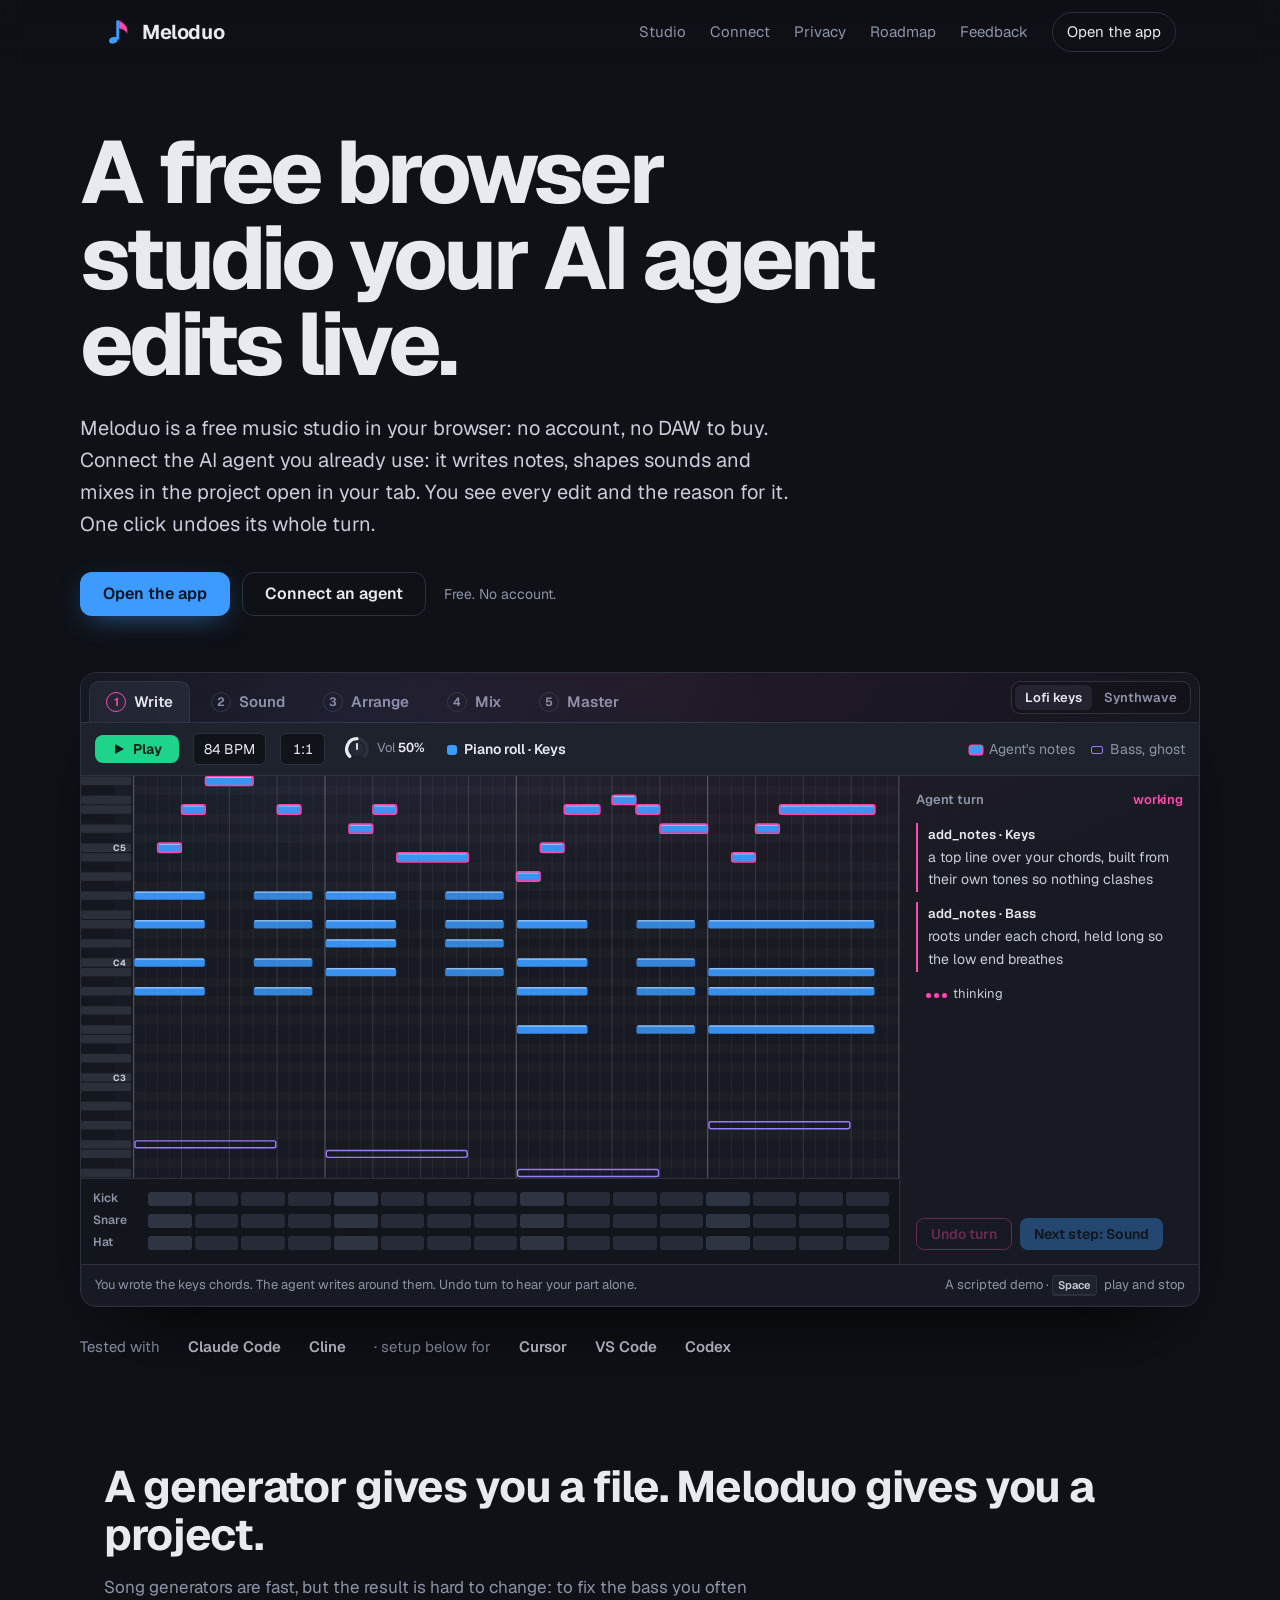
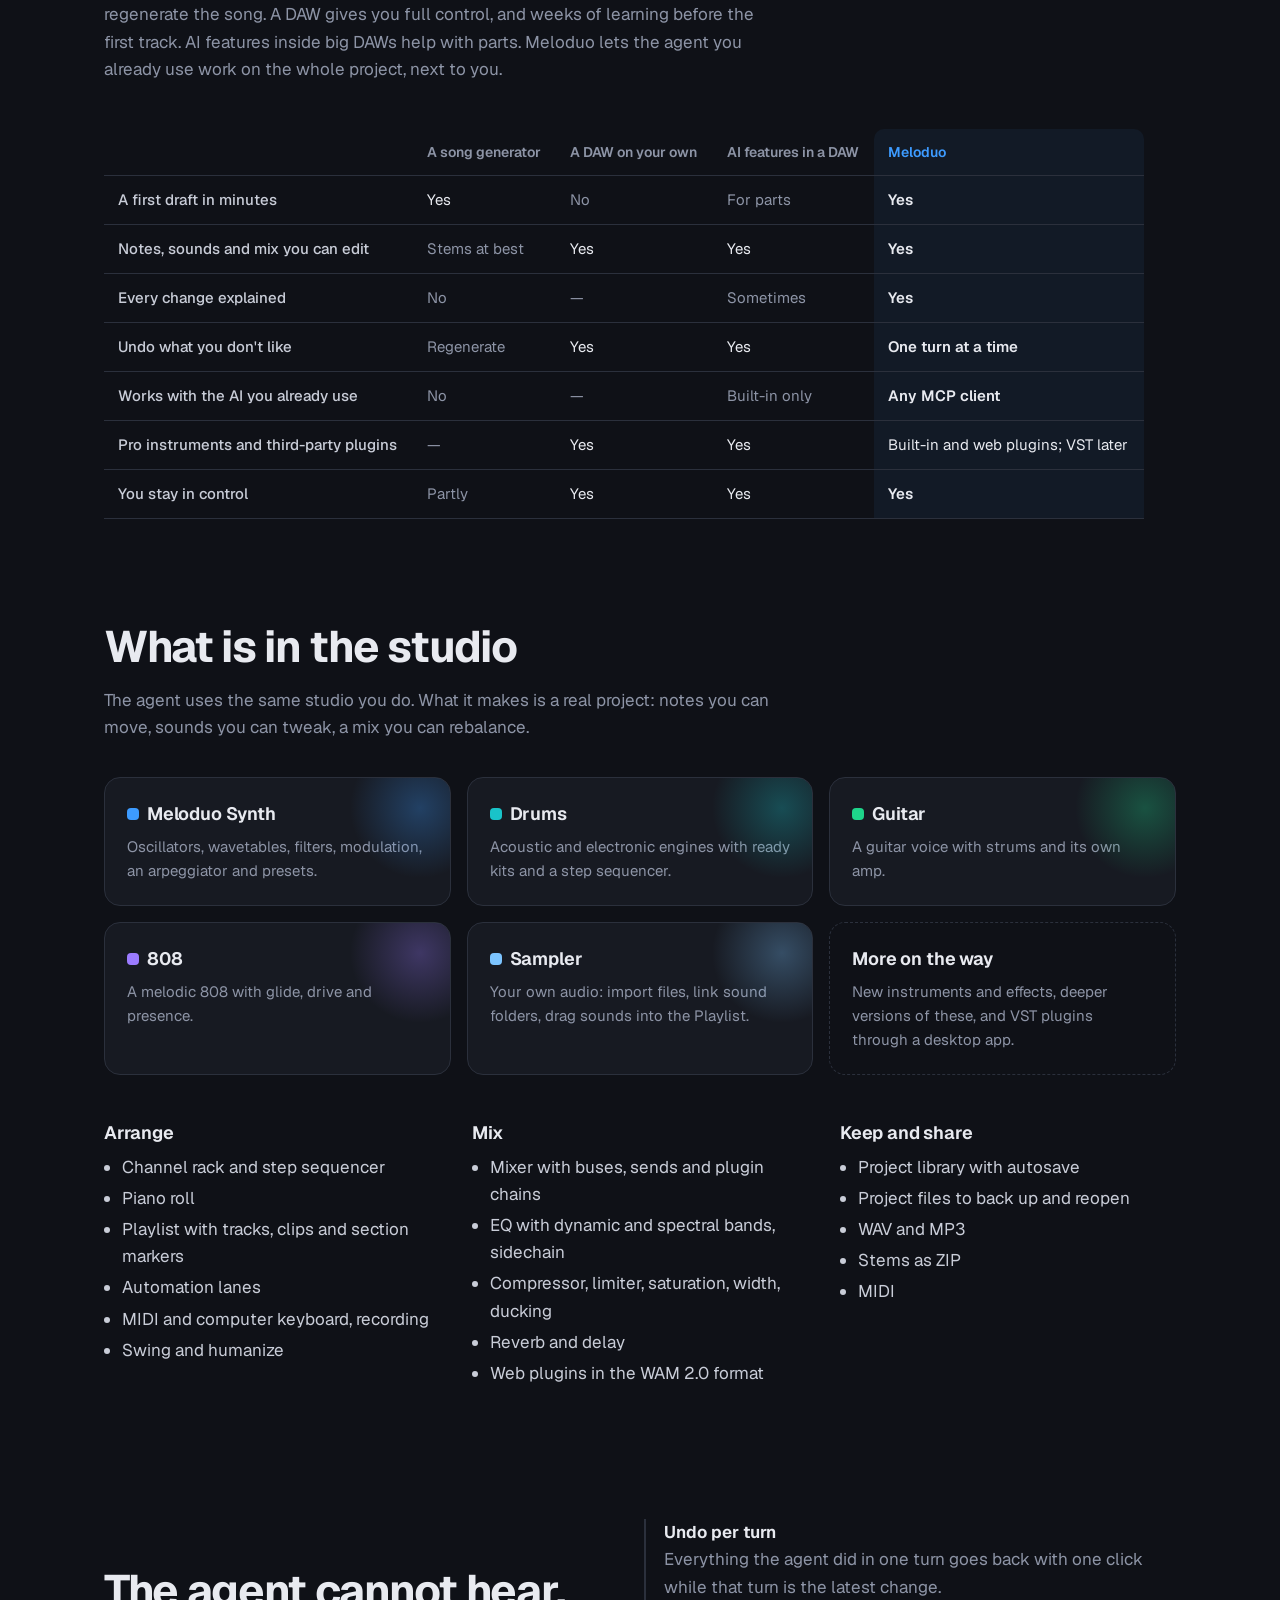
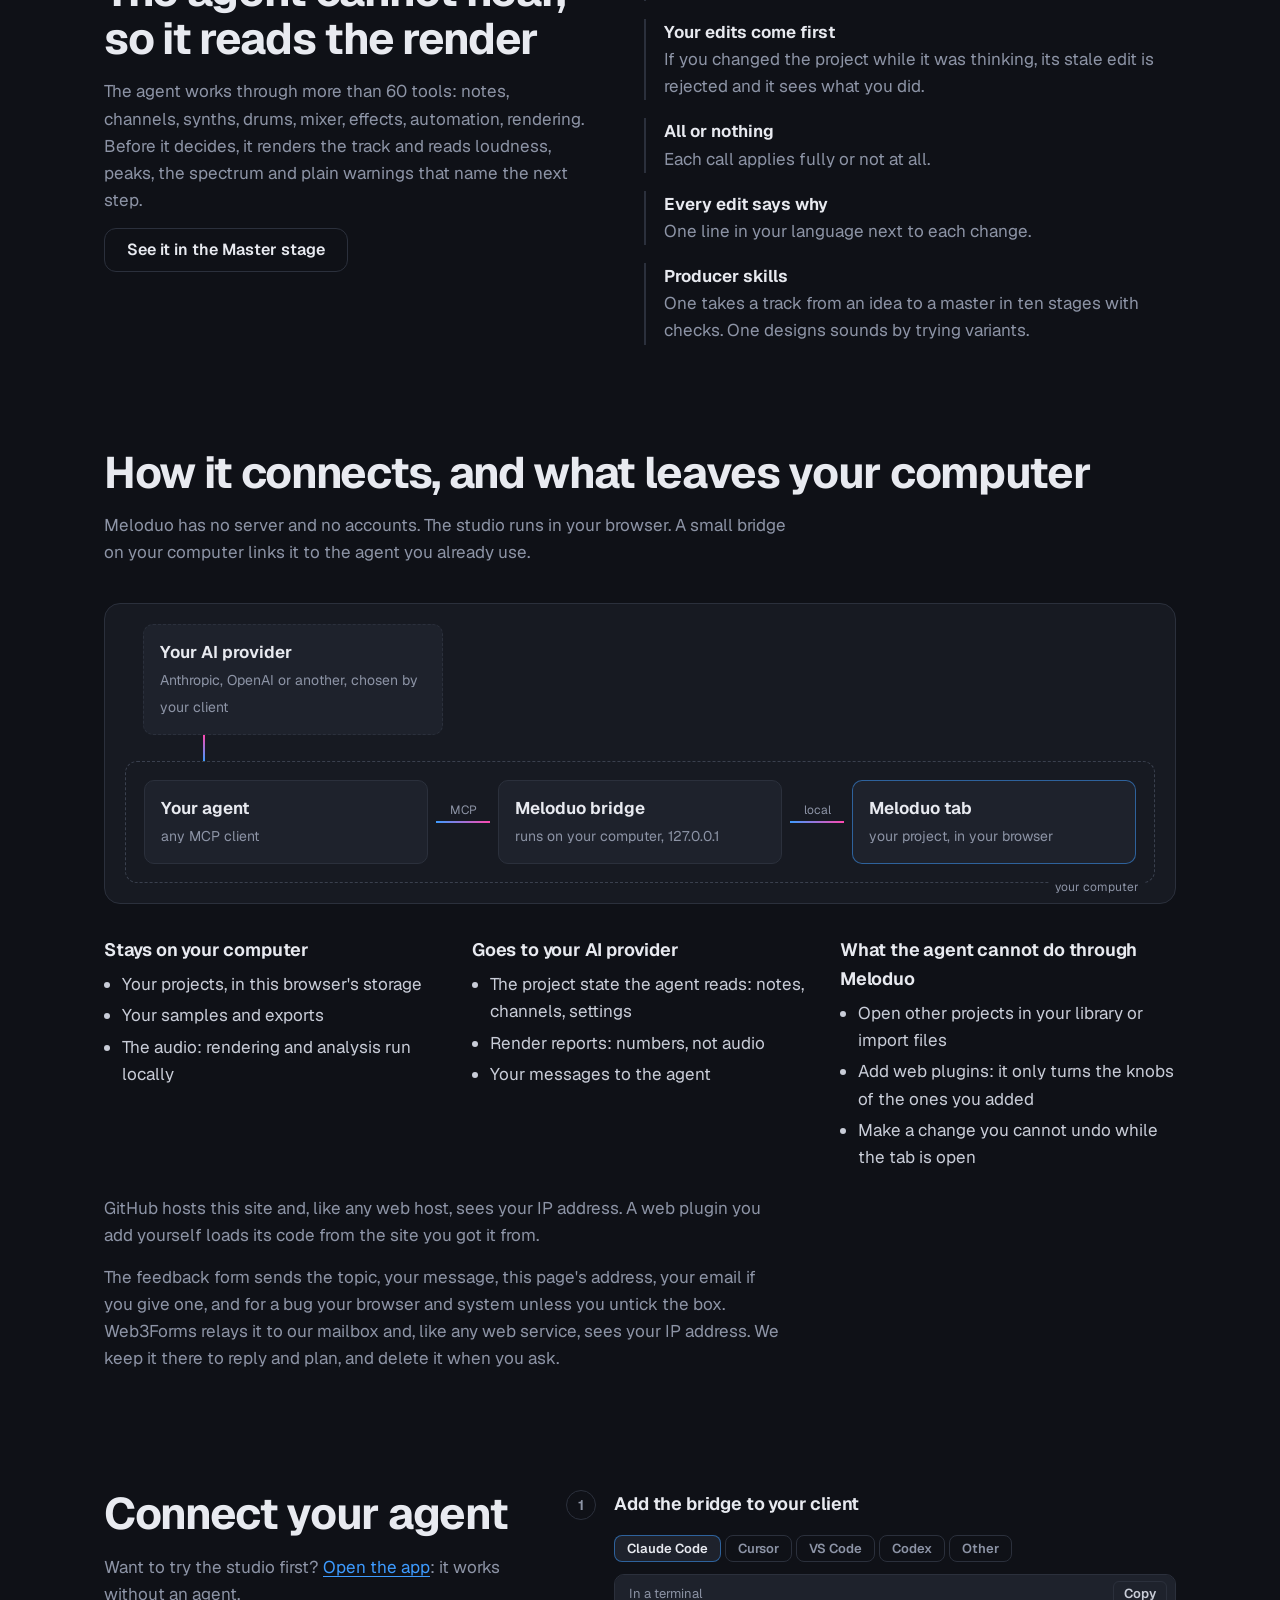
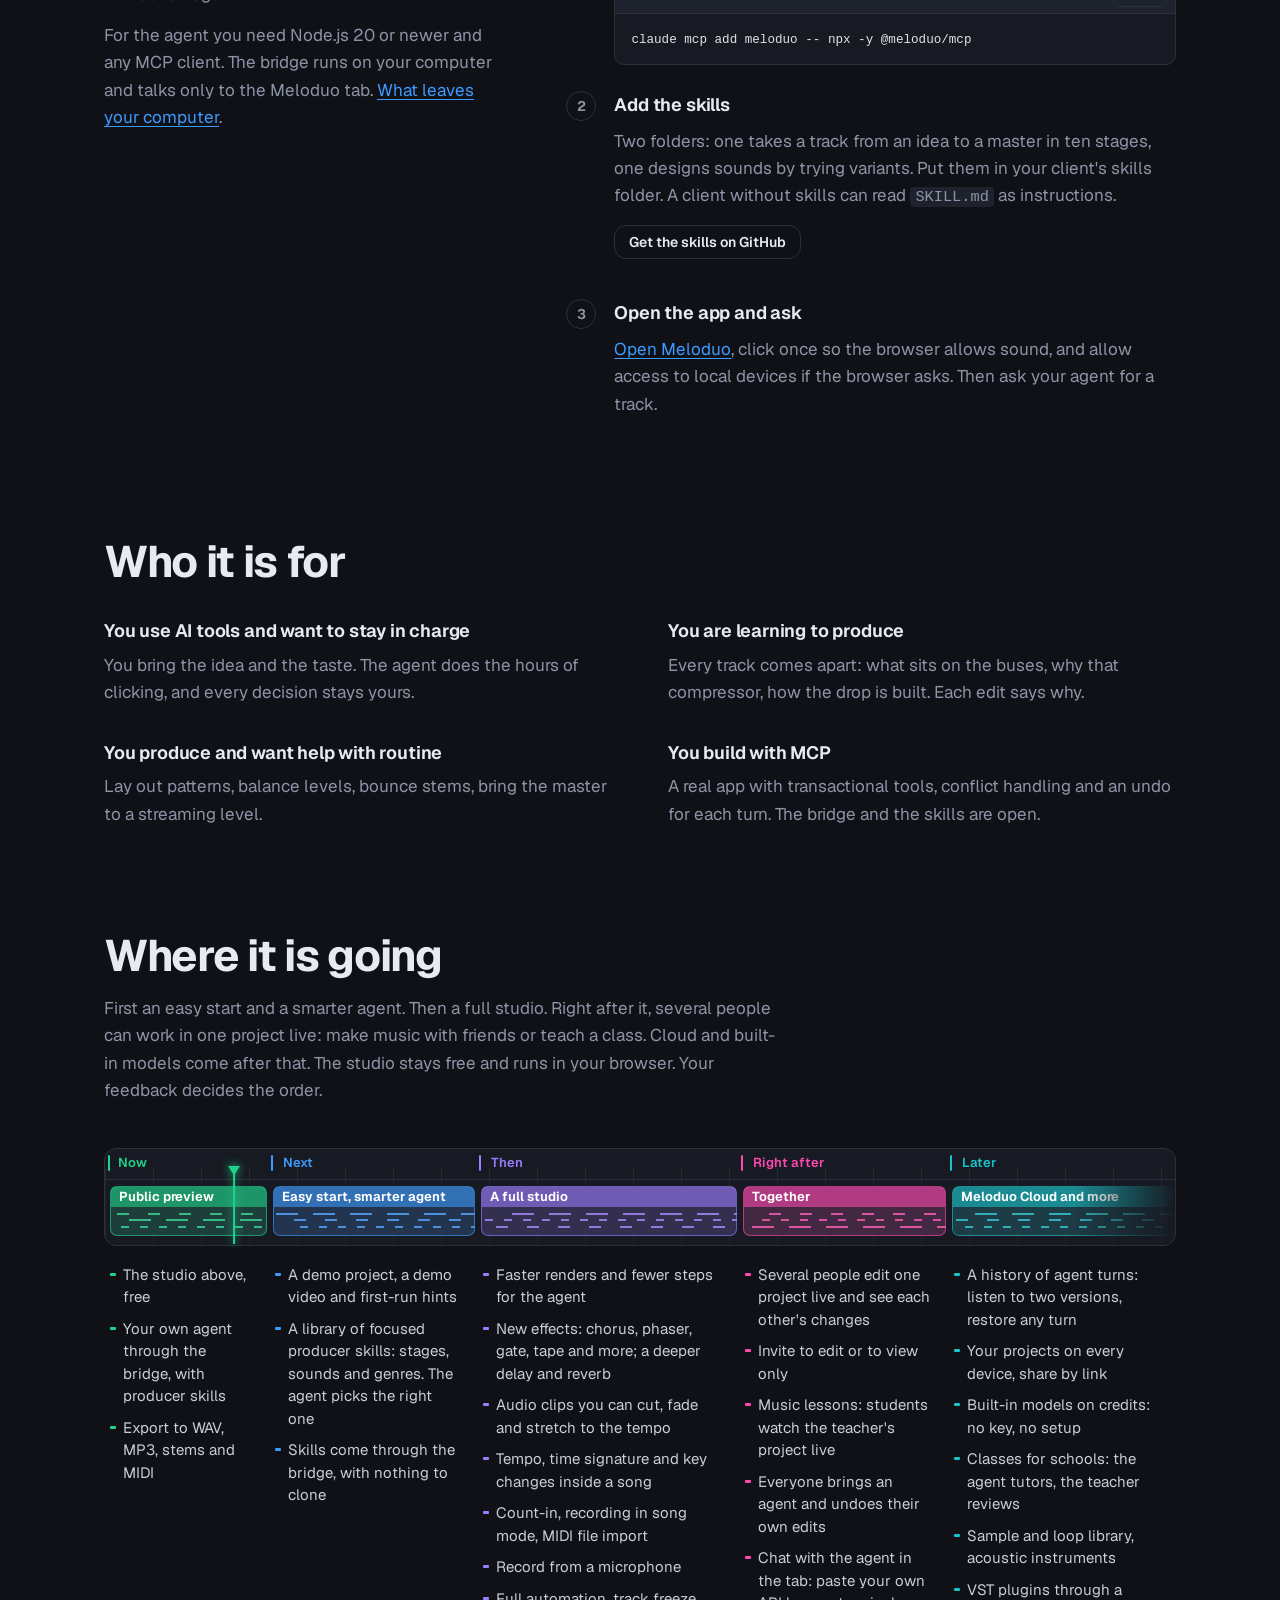
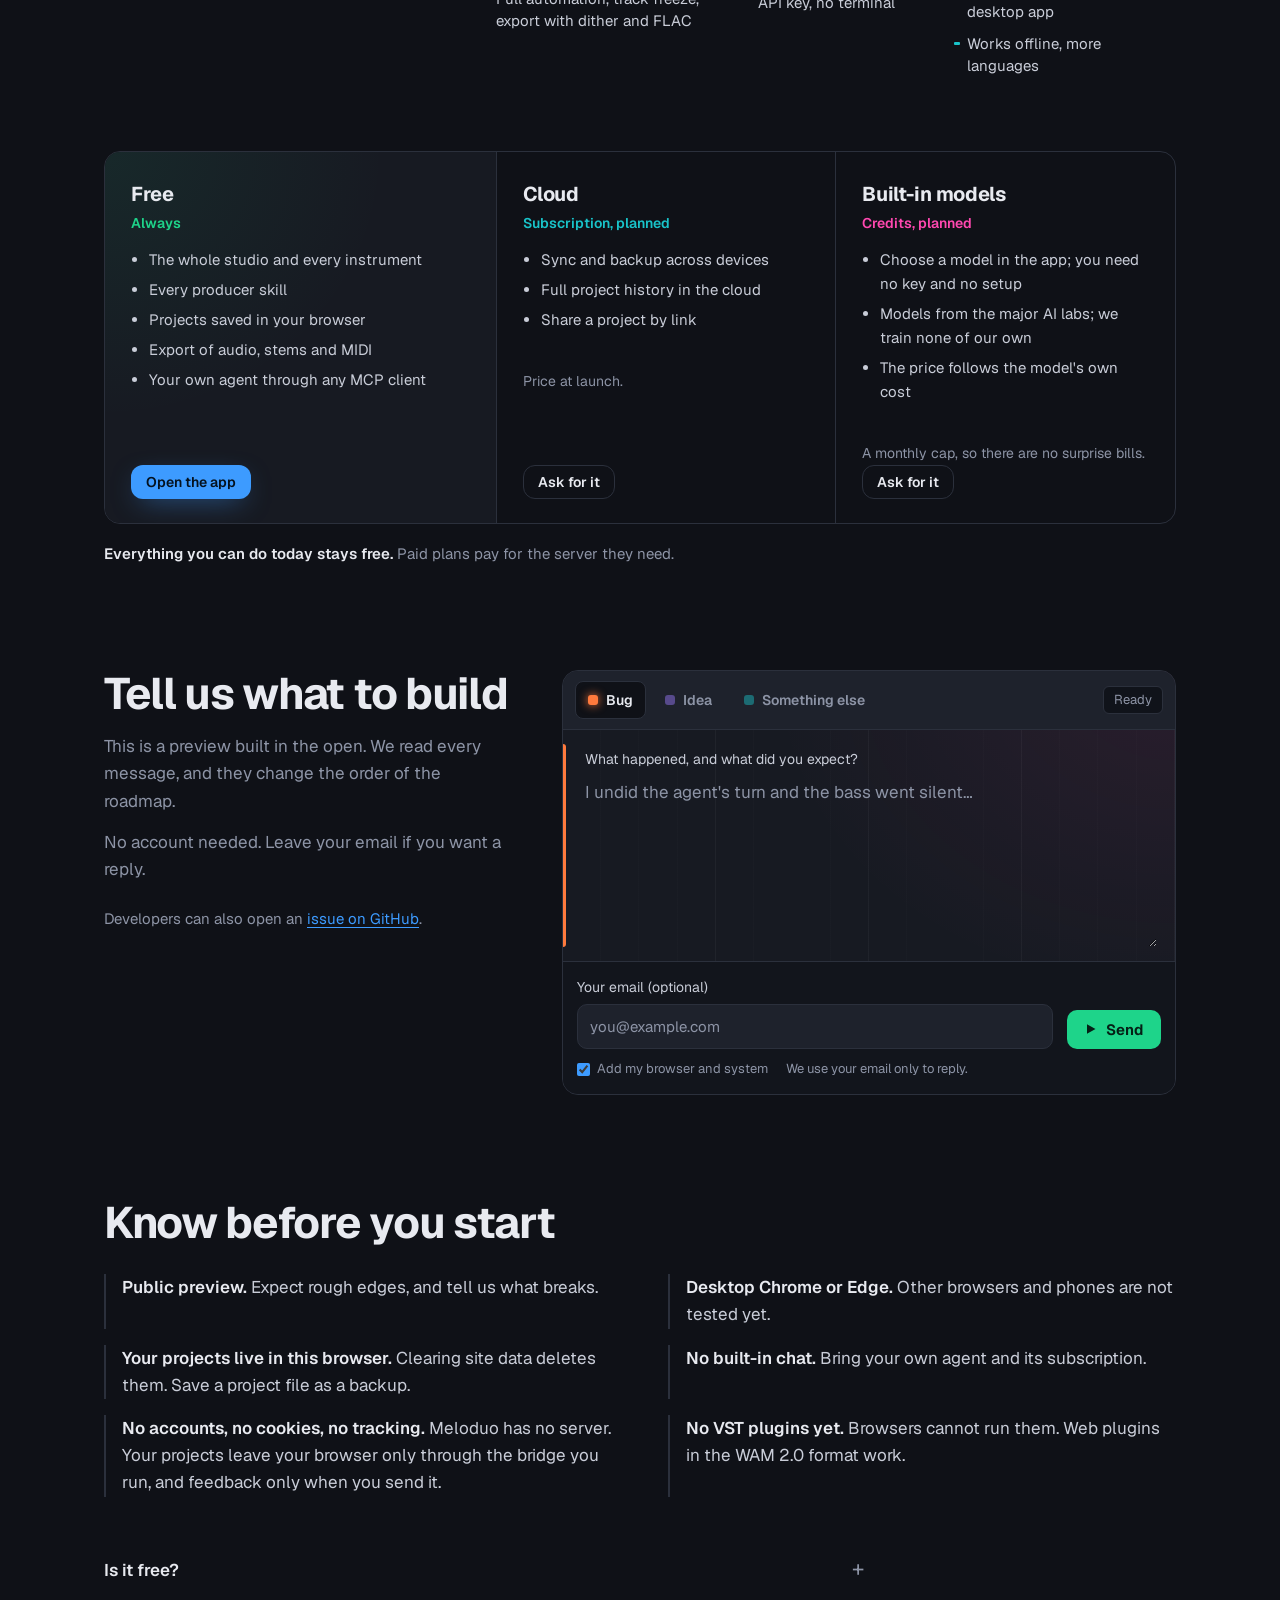
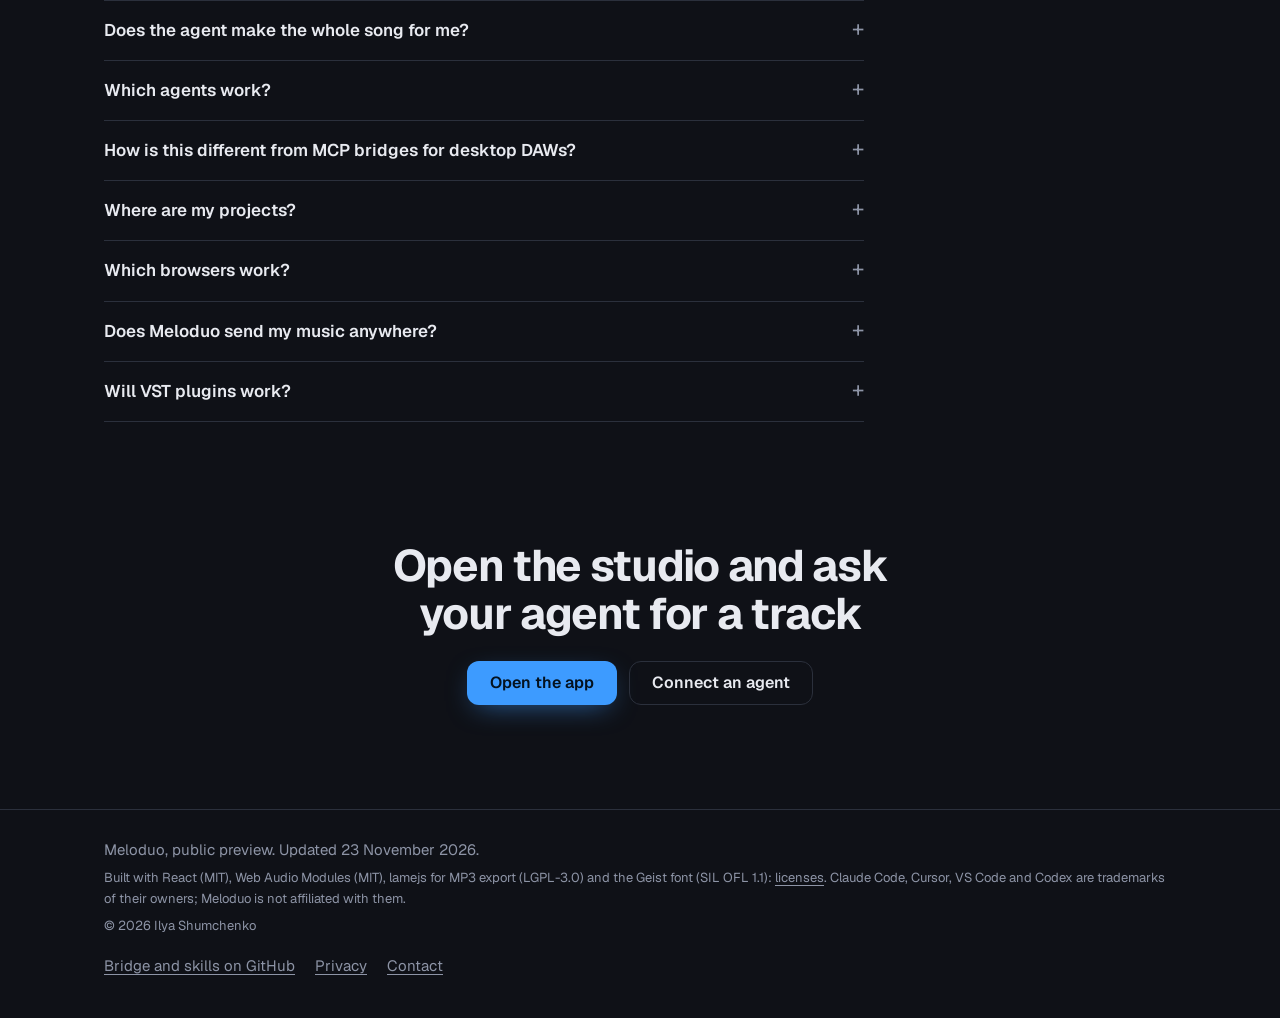
==== index.html @ b910b2fa "Deploy 73fdcfa" ====
<!doctype html>
<html lang="en">
<head>
<meta charset="utf-8">
<meta name="viewport" content="width=device-width, initial-scale=1">
<title>Meloduo: a free browser studio your AI agent edits live</title>
<meta name="description" content="Meloduo is a free music studio in your browser. Connect the AI agent you already use: it writes notes, designs sounds and mixes in your project while you watch, and one click undoes its whole turn.">
<meta property="og:title" content="Meloduo: a free browser studio your AI agent edits live">
<meta property="og:description" content="A browser studio where an AI agent works in your project, explains every edit, and undoes its whole turn in one click.">
<meta property="og:image" content="https://meloduo.github.io/og.png">
<meta property="og:url" content="https://meloduo.github.io/">
<meta name="twitter:card" content="summary_large_image">
<meta name="theme-color" content="#0f1117">
<link rel="icon" href="favicon.svg" type="image/svg+xml">
<link rel="icon" href="favicon.ico" sizes="48x48">
<link rel="apple-touch-icon" href="apple-touch-icon.png">
<link rel="preload" href="geist.woff2" as="font" type="font/woff2" crossorigin>
<style>
@font-face { font-family: 'Geist'; src: url(geist.woff2) format('woff2'); font-weight: 100 900; font-display: optional; }
:root {
  --bg: #0f1117; --panel: #171a22; --panel-2: #1e222c; --line: #2b303c;
  --text: #e8eaf0; --soft: #c9cdd8; --dim: #8d94a6;
  --you: #3d9bff; --agent: #ff48b0;
  --yellow: #ffd400; --orange: #ff7a3d; --green: #1ed48a; --violet: #9b7bff; --teal: #19c3c9;
}
* { box-sizing: border-box; }
html { -webkit-text-size-adjust: 100%; scroll-behavior: smooth; color-scheme: dark; scrollbar-color: var(--line) transparent; }
body { margin: 0; background: var(--bg); color: var(--text); font: 17px/1.6 'Geist', system-ui, sans-serif; overflow-x: hidden; }
a { color: var(--you); text-underline-offset: 3px; }
a:focus-visible, button:focus-visible, summary:focus-visible { outline: 2px solid var(--you); outline-offset: 3px; border-radius: 6px; }
.wrap { max-width: 1120px; margin-inline: auto; padding-inline: 24px; }
.prose { max-width: 62ch; }
.dim { color: var(--dim); }
p { margin: 0 0 14px; }
h2 { font-size: clamp(28px, 3.6vw, 44px); letter-spacing: -0.03em; line-height: 1.08; margin: 0 0 16px; font-weight: 700; }
h3 { font-size: 18px; margin: 0 0 6px; font-weight: 650; letter-spacing: -0.01em; }
section { padding: 104px 0 0; }

/* Header */
header.top { position: sticky; top: 0; z-index: 10; background: color-mix(in srgb, var(--bg) 82%, transparent); backdrop-filter: blur(10px); border-bottom: 1px solid transparent; transition: border-color .2s; }
header.top.scrolled { border-bottom-color: var(--line); }
header.top .wrap { display: flex; align-items: center; justify-content: space-between; height: 64px; }
.brand { display: flex; align-items: center; gap: 10px; color: var(--text); text-decoration: none; font-weight: 680; font-size: 20px; letter-spacing: -0.02em; }
.brand svg { width: 28px; height: 28px; overflow: visible; }
nav.links { display: flex; align-items: center; gap: 24px; font-size: 15px; }
nav.links a { color: var(--dim); text-decoration: none; }
nav.links a:hover { color: var(--text); }
nav.links a.pill { color: var(--text); border: 1px solid var(--line); padding: 7px 14px; border-radius: 99px; }
nav.links a.pill:hover { border-color: var(--you); }

/* The flag of the logo: the agent finishes your note. Plays once on load. */
.flag { transform-origin: 52px 36px; animation: flag 0.9s cubic-bezier(.3,1.4,.5,1) 0.5s both; }
@keyframes flag { from { transform: scale(0) rotate(-35deg); } to { transform: none; } }

/* Hero */
.hero { padding: 64px 0 0; }
.hero-grid { display: grid; grid-template-columns: minmax(0, 1fr) auto; align-items: end; gap: 32px; }
h1 { font-size: clamp(42px, 7vw, 88px); line-height: 0.98; letter-spacing: -0.045em; font-weight: 750; margin: 0 0 24px; max-width: 13ch; }
.lede { font-size: 20px; color: var(--soft); max-width: 56ch; margin: 0 0 32px; }
.actions { display: flex; flex-wrap: wrap; gap: 12px; align-items: center; }
.btn { display: inline-flex; align-items: center; gap: 8px; padding: 13px 22px; border-radius: 12px; font: 600 16px/1 'Geist', system-ui, sans-serif; text-decoration: none; cursor: pointer; border: 1px solid transparent; transition: transform .12s, background .15s, border-color .15s; }
.btn:active { transform: scale(.97); }
.btn.primary { background: var(--you); color: #04121f; box-shadow: 0 8px 28px -10px #3d9bffaa; }
.btn.primary:hover { background: #63b0ff; }
.btn.quiet { background: transparent; color: var(--text); border-color: var(--line); }
.btn.quiet:hover { border-color: var(--dim); }
.note-free { font-size: 14px; color: var(--dim); margin-left: 6px; }

/* Piano roll demo */
.roll { position: relative; margin: 56px 0 0; background: var(--panel); border: 1px solid var(--line); border-radius: 16px; overflow: hidden; box-shadow: 0 40px 80px -40px #000, 0 0 0 1px #ffffff06 inset; }
.roll::before { content: ''; position: absolute; inset: -40% -10% auto; height: 80%; background: radial-gradient(closest-side, #ff48b014, transparent), radial-gradient(closest-side at 30% 60%, #3d9bff12, transparent); pointer-events: none; }
.roll-bar { position: relative; display: flex; align-items: center; gap: 14px; padding: 10px 14px; background: var(--panel-2); border-bottom: 1px solid var(--line); font-size: 14px; color: var(--dim); }
.play { display: inline-flex; align-items: center; justify-content: center; min-width: 84px; gap: 8px; background: var(--green); color: #052016; border: 0; border-radius: 8px; padding: 7px 12px; font: 650 14px/1 'Geist', system-ui, sans-serif; cursor: pointer; }
.play svg { width: 12px; height: 12px; }
.play.on { background: var(--panel); color: var(--text); box-shadow: 0 0 0 1px var(--line) inset; }
.lcd { background: #10131a; border: 1px solid var(--line); border-radius: 6px; padding: 4px 10px; color: var(--text); font-variant-numeric: tabular-nums; }
#pos { min-width: 5ch; text-align: center; }
.chan { color: var(--text); font-weight: 600; }
.chan i { display: inline-block; width: 10px; height: 10px; border-radius: 3px; background: var(--c); margin-right: 7px; vertical-align: -1px; }
.legend { margin-left: auto; display: flex; gap: 16px; }
.legend span::before { content: ''; display: inline-block; width: 12px; height: 8px; border-radius: 2px; margin-right: 7px; vertical-align: 0; }
.legend .l-ring::before { background: var(--you); box-shadow: 0 0 0 1.5px var(--agent); }
.legend .l-ghost::before { border: 1.5px solid var(--g, var(--violet)); width: 10px; height: 6px; }
.roll-body { position: relative; display: grid; grid-template-columns: minmax(0, 1fr) 300px; }
.roll-main { min-width: 0; }
.roll svg.grid { display: block; width: 100%; height: auto; }
.n { transition: opacity .35s, transform .45s cubic-bezier(.3,1.5,.5,1), filter .1s; transform-box: fill-box; transform-origin: left center; }
.n.hidden { opacity: 0; transform: scaleX(0); }
.n.lit { filter: brightness(1.5); }
.rack { display: grid; grid-template-columns: 64px repeat(16, minmax(0, 1fr)); gap: 3px; padding: 10px 10px 12px 0; border-top: 1px solid var(--line); background: #12151c; font-size: 12px; color: var(--dim); align-items: center; }
.rack b { font-weight: 600; padding-left: 12px; white-space: nowrap; }
.rack span { height: 14px; border-radius: 3px; background: #262b37; transition: background .25s, box-shadow .25s; }
.rack span.beat { background: #2e3442; }
.rack span.on { background: var(--teal); box-shadow: 0 0 0 1.5px var(--agent); }
.rack span.now { outline: 1px solid #ffffffaa; outline-offset: 1px; }
.rack span.on.now { background: #a5f4f6; }
.feed { border-left: 1px solid var(--line); padding: 14px 16px; font-size: 14px; display: flex; flex-direction: column; gap: 12px; }
.feed h3 { font-size: 13px; font-weight: 600; color: var(--dim); margin: 0; display: flex; justify-content: space-between; }
.feed h3 .who { color: var(--agent); }
.feed ol { list-style: none; margin: 0; padding: 0; display: flex; flex-direction: column; gap: 10px; min-height: 210px; }
.feed li { border-left: 2px solid var(--agent); padding: 2px 0 2px 10px; color: var(--soft); transition: opacity .35s, transform .35s; }
.feed li.hidden { opacity: 0; transform: translateX(8px); }
.feed li.undone { opacity: .35; text-decoration: line-through; text-decoration-color: #ff48b088; }
.feed li b { display: block; font-weight: 600; color: var(--text); font-size: 13px; }
.typing { color: var(--dim); font-size: 13px; }
.typing i { display: inline-block; width: 5px; height: 5px; border-radius: 50%; background: var(--agent); margin-right: 3px; animation: dot 1s infinite; }
.typing i:nth-child(2) { animation-delay: .15s; } .typing i:nth-child(3) { animation-delay: .3s; }
@keyframes dot { 0%, 80%, 100% { opacity: .25; } 40% { opacity: 1; } }
.undo { align-self: flex-start; margin-top: auto; background: transparent; color: var(--agent); border: 1px solid var(--agent); border-radius: 8px; padding: 8px 14px; font: 600 14px/1 'Geist', system-ui, sans-serif; cursor: pointer; transition: background .15s; }
.undo:hover { background: #ff48b01a; }
.undo[disabled] { opacity: .35; cursor: default; }
.roll-hint { position: relative; padding: 10px 14px; border-top: 1px solid var(--line); font-size: 13px; color: var(--dim); }

/* Works with */
.works { display: flex; flex-wrap: wrap; gap: 10px 28px; align-items: center; margin-top: 28px; color: var(--dim); font-size: 15px; }
.works b { color: var(--soft); font-weight: 600; }

/* Session steps: a real sequence */
ol.steps { counter-reset: s; list-style: none; padding: 0; margin: 36px 0 0; display: grid; grid-template-columns: repeat(3, minmax(0, 1fr)); gap: 28px 36px; }
ol.steps > li { counter-increment: s; position: relative; padding-top: 44px; }
ol.steps > li::before { content: counter(s); position: absolute; top: 0; left: 0; width: 30px; height: 30px; border-radius: 50%; border: 1px solid var(--line); display: grid; place-items: center; font-size: 14px; font-weight: 650; color: var(--dim); }
ol.steps > li:nth-child(4)::before, ol.steps > li:nth-child(6)::before { border-color: var(--agent); color: var(--agent); }
ol.steps > li:nth-child(5)::before { border-color: var(--you); color: var(--you); }
ol.steps p { color: var(--dim); margin: 0; }

/* Ears by numbers: the render report */
.ears { display: grid; grid-template-columns: minmax(0, 1fr) minmax(0, 1.1fr); gap: 56px; align-items: center; }
.report { background: var(--panel); border: 1px solid var(--line); border-radius: 16px; padding: 20px; font-size: 14px; }
.report .row { display: flex; justify-content: space-between; align-items: baseline; gap: 12px; }
.report .big { font-size: 44px; font-weight: 720; letter-spacing: -0.03em; font-variant-numeric: tabular-nums; }
.report .unit { color: var(--dim); font-size: 15px; margin-left: 6px; }
.meter { position: relative; height: 10px; border-radius: 99px; background: var(--panel-2); margin: 10px 0 4px; overflow: hidden; }
.meter i { position: absolute; inset: 0 auto 0 0; width: 0; background: linear-gradient(90deg, var(--violet), var(--you), var(--teal)); border-radius: 99px; transition: width 1.4s cubic-bezier(.2,.8,.2,1); }
.meter .target { position: absolute; top: -3px; bottom: -3px; width: 2px; background: var(--text); left: 84%; }
.scale { display: flex; justify-content: space-between; color: var(--dim); font-size: 12px; font-variant-numeric: tabular-nums; }
.bands { display: grid; grid-template-columns: repeat(6, 1fr); gap: 8px; align-items: end; height: 120px; margin: 22px 0 6px; }
.bands span { display: block; height: 0; border-radius: 6px 6px 2px 2px; background: var(--c); transition: height 1.1s cubic-bezier(.2,.8,.2,1); position: relative; }
.bands span em { position: absolute; top: -20px; left: 0; right: 0; text-align: center; font-style: normal; font-size: 12px; color: var(--soft); font-variant-numeric: tabular-nums; }
.band-names { display: grid; grid-template-columns: repeat(6, 1fr); gap: 8px; text-align: center; color: var(--dim); font-size: 12px; }
.warn { margin-top: 18px; border-radius: 10px; padding: 10px 12px; background: var(--panel-2); border: 1px solid var(--line); color: var(--soft); transition: background .3s, border-color .3s, color .3s; }
.warn.ok { background: #1ed48a12; border-color: #1ed48a66; color: #b9f3da; }
.fix { margin-top: 12px; }
.fix button { background: transparent; border: 1px solid var(--agent); color: var(--agent); border-radius: 8px; padding: 8px 14px; font: 600 14px/1 'Geist', system-ui, sans-serif; cursor: pointer; }
.fix button:hover { background: #ff48b01a; }
.fix button[disabled] { opacity: .35; cursor: default; }
.facts { list-style: none; padding: 0; margin: 24px 0 0; display: grid; gap: 18px; }
.facts li { padding-left: 18px; border-left: 2px solid var(--line); }
.facts b { display: block; font-weight: 650; }
.facts span { color: var(--dim); }

/* Studio shelf */
.shelf { display: grid; grid-template-columns: repeat(3, minmax(0, 1fr)); gap: 16px; margin-top: 36px; }
.inst { position: relative; border-radius: 16px; padding: 22px; background: var(--panel); border: 1px solid var(--line); overflow: hidden; transition: border-color .2s, transform .2s; }
.inst:hover { border-color: color-mix(in srgb, var(--c) 60%, var(--line)); }
.inst::after { content: ''; position: absolute; right: -40px; top: -40px; width: 140px; height: 140px; border-radius: 50%; background: radial-gradient(closest-side, color-mix(in srgb, var(--c) 30%, transparent), transparent); }
.inst .chip { display: inline-block; width: 12px; height: 12px; border-radius: 4px; background: var(--c); margin-right: 8px; vertical-align: 0; }
.inst p { color: var(--dim); margin: 0; font-size: 15px; }
.inst.soon { background: transparent; border-style: dashed; }
.inst.soon::after { display: none; }
.lists { display: grid; grid-template-columns: repeat(3, minmax(0, 1fr)); gap: 32px; margin-top: 44px; }
.lists ul { margin: 0; padding-left: 18px; color: var(--soft); }
.lists li { margin: 4px 0; }

/* Set up */
.setup { display: grid; grid-template-columns: minmax(0, 0.8fr) minmax(0, 1.2fr); gap: 56px; }
ol.how { list-style: none; counter-reset: h; margin: 0; padding: 0; display: grid; gap: 26px; }
ol.how > li { counter-increment: h; display: grid; grid-template-columns: 34px minmax(0, 1fr); gap: 2px 14px; }
ol.how > li::before { content: counter(h); width: 28px; height: 28px; border-radius: 50%; border: 1px solid var(--line); color: var(--dim); display: grid; place-items: center; font-size: 14px; font-weight: 650; grid-row: span 3; }
ol.how > li > * { grid-column: 2; }
.code { margin-top: 10px; border: 1px solid var(--line); border-radius: 10px; background: var(--panel); overflow: hidden; }
.code[hidden] { display: none; }
.code-bar { display: flex; align-items: center; justify-content: space-between; gap: 12px; padding: 6px 8px 6px 14px; border-bottom: 1px solid var(--line); background: var(--panel-2); font-size: 13px; color: var(--dim); }
.copy { background: transparent; color: var(--soft); border: 1px solid var(--line); border-radius: 6px; padding: 4px 10px; font: 600 13px/1.2 'Geist', system-ui, sans-serif; cursor: pointer; }
.copy:hover { color: var(--text); border-color: var(--dim); }
pre { margin: 0; padding: 14px 16px; white-space: pre-wrap; overflow-wrap: anywhere; font: 14px/1.6 ui-monospace, 'Cascadia Code', Consolas, monospace; color: #dfe2ea; }
.clients { display: flex; flex-wrap: wrap; gap: 4px; margin-top: 8px; }
.clients button { border: 1px solid var(--line); background: transparent; color: var(--dim); border-radius: 8px; padding: 6px 12px; font: 600 13px/1 'Geist', system-ui, sans-serif; cursor: pointer; }
.clients button:hover { color: var(--text); }
.clients button[aria-selected="true"] { color: var(--text); background: var(--panel-2); border-color: #3d9bff88; }
.btn.small { padding: 9px 14px; font-size: 14px; }
code { font: 0.9em ui-monospace, 'Cascadia Code', Consolas, monospace; background: var(--panel-2); padding: 1px 5px; border-radius: 4px; }
pre code { background: none; padding: 0; }

/* Who */
.who-grid { display: grid; grid-template-columns: repeat(2, minmax(0, 1fr)); gap: 32px 56px; margin-top: 32px; }
.who-grid p { color: var(--dim); margin: 0; }



/* Roadmap: an arrangement. Stages are clips on one lane, the playhead marks where we are. */
.arr { list-style: none; padding: 0; margin: 44px 0 0; display: grid; grid-template-columns: 1.4fr 1.75fr 2.2fr 1.75fr 1.9fr; position: relative; }
.arr::before { content: ''; position: absolute; inset: 0 0 auto; height: 96px; border: 1px solid var(--line); border-radius: 12px; pointer-events: none;
  background:
    linear-gradient(var(--line), var(--line)) 0 30px / 100% 1px no-repeat,
    repeating-linear-gradient(90deg, #ffffff0a 0 1px, transparent 1px 48px) 0 31px / 100% 64px no-repeat,
    repeating-linear-gradient(90deg, #ffffff14 0 1px, transparent 1px 48px) 0 20px / 100% 10px no-repeat,
    var(--panel); }
.arr > li { position: relative; min-width: 0; }
.arr .when { position: relative; height: 30px; margin: 0; padding: 0 0 0 12px; font-size: 13px; font-weight: 600; line-height: 30px; color: var(--c); white-space: nowrap; }
.arr .when::before { content: ''; position: absolute; left: 0; top: 7px; bottom: 7px; width: 2px; border-radius: 1px; background: var(--c); }
.arr > li:first-child .when { padding-left: 14px; }
.arr > li:first-child .when::before { left: 4px; }
.arr .clip { --n: color-mix(in srgb, var(--c) 70%, #fff 10%); position: relative; height: 50px; margin: 8px 4px 0 2px; padding: 0 8px; border: 1px solid color-mix(in srgb, var(--c) 60%, transparent); border-radius: 7px; overflow: hidden;
  font-size: 13px; font-weight: 650; line-height: 20px; letter-spacing: 0; white-space: nowrap; text-overflow: ellipsis; color: #fff;
  background:
    linear-gradient(color-mix(in srgb, var(--c) 58%, transparent), color-mix(in srgb, var(--c) 58%, transparent)) 0 0 / 100% 20px no-repeat,
    repeating-linear-gradient(90deg, var(--n) 0 12px, transparent 12px 31px) 6px 26px / 100% 2px no-repeat,
    repeating-linear-gradient(90deg, var(--n) 0 22px, transparent 22px 37px) 18px 32px / 100% 2px no-repeat,
    repeating-linear-gradient(90deg, var(--n) 0 8px, transparent 8px 19px) 10px 39px / 100% 2px no-repeat,
    color-mix(in srgb, var(--c) 16%, var(--panel-2)); }
.arr > li:first-child .clip { margin-left: 6px; }
.arr > li:nth-child(2) .clip { background-position: 0 0, 20px 32px, 2px 26px, 26px 39px, 0 0; }
.arr > li:nth-child(3) .clip { background-position: 0 0, 14px 39px, 30px 26px, 3px 32px, 0 0; }
.arr > li:nth-child(4) .clip { background-position: 0 0, 25px 26px, 8px 39px, 18px 32px, 0 0; }
.arr > li:nth-child(5) .clip { background-position: 0 0, 3px 32px, 22px 26px, 12px 39px, 0 0; }
.arr > li:last-child .clip { margin-right: 0; border-right: 0; border-radius: 7px 0 0 7px; -webkit-mask-image: linear-gradient(90deg, #000 55%, transparent); mask-image: linear-gradient(90deg, #000 55%, transparent); }
/* The playhead is one shape (head and stem in one polygon), so the head stays centred at any zoom. */
.arr .ph { position: absolute; top: 18px; left: 78%; width: 12px; height: 78px; margin-left: -6px; z-index: 2; filter: drop-shadow(0 0 5px var(--c)); pointer-events: none; }
.arr .ph::before { content: ''; position: absolute; inset: 0; background: var(--c); clip-path: polygon(0 0, 100% 0, 7px 8px, 7px 100%, 5px 100%, 5px 8px); }
.arr ul { margin: 28px 0 0; padding: 0 18px 0 4px; list-style: none; color: var(--soft); font-size: 15px; line-height: 1.5; }
.arr > li:first-child ul { padding-left: 6px; }
.arr ul li { margin: 0 0 9px; padding-left: 13px; position: relative; }
.arr ul li::before { content: ''; position: absolute; left: 0; top: .6em; width: 6px; height: 3px; border-radius: 1px; background: var(--c); }
@media (max-width: 1120px) { .arr .clip { font-size: 12px; padding: 0 6px; } }
.plans { display: grid; grid-template-columns: 1.15fr 1fr 1fr; margin-top: 64px; border: 1px solid var(--line); border-radius: 16px; overflow: hidden; }
.plans > div { padding: 26px 26px 24px; }
.plans > div + div { border-left: 1px solid var(--line); }
.plans .free { background: radial-gradient(120% 120% at 0% 0%, #1ed48a14, transparent 60%), var(--panel); }
.plans .name { font-size: 20px; font-weight: 700; letter-spacing: -0.02em; margin: 0 0 2px; }
.plans .how { color: var(--c); font-size: 14px; font-weight: 600; margin: 0 0 14px; }
.plans ul { margin: 0; padding-left: 18px; color: var(--soft); font-size: 15px; }
.plans li { margin: 0 0 6px; }
.plans .note { color: var(--dim); font-size: 14px; margin: 14px 0 0; }
.plans > div { display: flex; flex-direction: column; align-items: flex-start; }
.plans .btn { margin-top: auto; }
.plans ul { margin-bottom: 18px; }
.promise { margin: 18px 0 0; color: var(--dim); font-size: 15px; }
.promise b { color: var(--text); font-weight: 600; }
@media (max-width: 920px) {
  .arr { grid-template-columns: 1fr; margin-top: 32px; }
  .arr::before { display: none; }
  .arr > li { padding: 0 0 30px; }
  .arr .when, .arr > li:first-child .when { padding-left: 12px; }
  .arr > li:first-child .when::before { left: 0; }
  .arr .clip, .arr > li:first-child .clip { margin: 4px 0 0; }
  .arr ul, .arr > li:first-child ul { margin-top: 16px; padding: 0; }
  .arr .ph { top: auto; bottom: 12px; left: 0; right: 0; width: auto; height: 2px; margin: 0; }
  .arr .ph::before { clip-path: none; }
  .plans { grid-template-columns: 1fr; }
  .plans > div + div { border-left: 0; border-top: 1px solid var(--line); }
}

/* Feedback */
.talk { display: grid; grid-template-columns: minmax(0, 0.8fr) minmax(0, 1.2fr); gap: 48px; align-items: start; }
.talk p.small { font-size: 15px; margin-top: 24px; }
/* The composer borrows the demo window: a bar with channel-like topics, a body on a beat grid, a footer. */
.fb { --k: var(--orange); margin: 0; background: radial-gradient(120% 140% at 100% 0%, #ff48b014, transparent 55%), var(--panel); border: 1px solid var(--line); border-radius: 16px; overflow: hidden; }
.fb-bar { display: flex; align-items: center; gap: 6px; padding: 10px 12px; background: var(--panel-2); border-bottom: 1px solid var(--line); flex-wrap: wrap; }
.fb-kinds { display: flex; flex-wrap: wrap; gap: 6px; border: 0; margin: 0; padding: 0; min-width: 0; }
.vh { position: absolute; width: 1px; height: 1px; overflow: hidden; clip: rect(0 0 0 0); clip-path: inset(50%); white-space: nowrap; }
.fb-kind { position: relative; }
.fb-kind input { position: absolute; opacity: 0; inset: 0; margin: 0; cursor: pointer; }
.fb-kind span { display: inline-flex; align-items: center; gap: 8px; padding: 7px 12px; border-radius: 8px; font-size: 14px; font-weight: 600; color: var(--dim); border: 1px solid transparent; transition: color .15s, border-color .15s, background .15s; }
.fb-kind span::before { content: ''; width: 10px; height: 10px; border-radius: 3px; background: var(--c); opacity: .45; }
.fb-kind:hover span { color: var(--soft); }
.fb-kind input:checked + span { color: var(--text); border-color: var(--line); background: var(--bg); }
.fb-kind input:checked + span::before { opacity: 1; box-shadow: 0 0 10px var(--c); }
.fb-kind input:focus-visible + span { outline: 2px solid var(--you); outline-offset: 2px; }
.fb-kind input:disabled { cursor: default; }
.fb-kind input:disabled + span { opacity: .45; }
.fb-lcd { margin-left: auto; background: #10131a; border: 1px solid var(--line); border-radius: 6px; padding: 3px 10px; font-size: 13px; color: var(--dim); font-variant-numeric: tabular-nums; }
.fb-body { position: relative; padding: 18px 18px 14px 22px; background:
  repeating-linear-gradient(90deg, transparent 0 calc(25% - 1px), #ffffff07 calc(25% - 1px) 25%),
  repeating-linear-gradient(90deg, transparent 0 calc(6.25% - 1px), #ffffff03 calc(6.25% - 1px) 6.25%); }
.fb-body::before { content: ''; position: absolute; left: 0; top: 14px; bottom: 14px; width: 3px; border-radius: 0 3px 3px 0; background: var(--k); }
.fb-body:focus-within::before { box-shadow: 0 0 12px var(--k); }
.fb-body label { display: block; font-size: 14px; color: var(--soft); margin-bottom: 8px; }
.fb textarea { display: block; width: 100%; min-height: 168px; resize: vertical; font: 17px/1.55 'Geist', system-ui, sans-serif; color: var(--text); background: transparent; border: 0; padding: 0; }
.fb textarea::placeholder, .fb input::placeholder { color: var(--dim); }
.fb textarea:focus, .fb-email input:focus { outline: none; }
.fb-err { margin: 6px 0 0; font-size: 14px; color: #ffb08a; }
.fb-foot { display: grid; grid-template-columns: minmax(0, 1fr) auto; gap: 10px 14px; align-items: end; padding: 14px; border-top: 1px solid var(--line); background: #12151c; }
.fb-email { display: flex; flex-direction: column; gap: 6px; min-width: 0; font-size: 14px; color: var(--soft); }
.fb-email input { font: 15px/1 'Geist', system-ui, sans-serif; color: var(--text); background: var(--panel-2); border: 1px solid var(--line); border-radius: 10px; padding: 12px; min-width: 0; }
.fb-email input:focus-visible { border-color: var(--you); }
.fb-send { display: inline-flex; align-items: center; justify-content: center; gap: 9px; background: var(--green); color: #052016; border: 0; border-radius: 10px; padding: 12px 18px; font: 650 15px/1 'Geist', system-ui, sans-serif; cursor: pointer; }
.fb-send svg { width: 12px; height: 12px; }
.fb-send:hover { filter: brightness(1.08); }
.fb-send:disabled { opacity: .6; cursor: default; }
.fb-fine { grid-column: 1 / -1; display: flex; flex-wrap: wrap; gap: 4px 18px; font-size: 13px; color: var(--dim); }
.fb-fine label { display: inline-flex; gap: 7px; align-items: center; cursor: pointer; }
.fb-fine input { accent-color: var(--you); margin: 0; }
.fb-fine input:focus-visible { outline: 2px solid var(--you); outline-offset: 2px; }
/* Result: the message sits as a clip on a lane, and a playhead passes over it once. */
.fb-lane { position: relative; padding: 22px 18px 20px; display: grid; grid-template-columns: 64px minmax(0, 1fr); gap: 12px; align-content: start; background: repeating-linear-gradient(90deg, transparent 0 calc(25% - 1px), #ffffff07 calc(25% - 1px) 25%); }
.fb-lane > b { font-size: 13px; color: var(--dim); font-weight: 600; padding-top: 10px; }
.fb-clip { border-radius: 6px; padding: 10px 12px; background: color-mix(in srgb, var(--k) 22%, var(--panel)); border: 1px solid color-mix(in srgb, var(--k) 65%, transparent); font-size: 14px; line-height: 1.45; overflow: hidden; animation: fb-land .45s cubic-bezier(.3,1.4,.5,1) both; transform-origin: left center; }
.fb-clip small { display: block; color: var(--soft); font-size: 12px; margin-bottom: 2px; }
.fb-clip p { margin: 0; display: -webkit-box; -webkit-line-clamp: 2; -webkit-box-orient: vertical; overflow: hidden; }
.fb-head { position: absolute; top: 12px; bottom: 12px; width: 1.5px; background: #fff; --x0: 94px; left: var(--x0); opacity: 0; animation: fb-sweep 1.1s .35s cubic-bezier(.4,0,.2,1) both; }
.fb-lane.fail .fb-clip { animation: none; border-style: dashed; background: transparent; }
.fb-lane.fail .fb-head { display: none; }
.fb-lane.fail h3 { color: #ffc2a6; }
@keyframes fb-land { from { transform: scaleX(.2); opacity: 0; } to { transform: none; opacity: 1; } }
@keyframes fb-sweep { 0% { opacity: .9; left: var(--x0); } 90% { opacity: .9; } 100% { opacity: 0; left: calc(100% - 18px); } }
.fb-result { grid-column: 1 / -1; margin-top: 10px; }
.fb-result h3:focus { outline: none; }
.fb-result p { margin: 0 0 12px; color: var(--soft); font-size: 15px; }
.fb-actions { display: flex; flex-wrap: wrap; gap: 10px; }
.fb [hidden] { display: none !important; }

/* Limits and FAQ */
.limits { display: grid; grid-template-columns: repeat(2, minmax(0, 1fr)); gap: 16px 56px; margin-top: 28px; padding: 0; list-style: none; }
.limits li { padding-left: 16px; border-left: 2px solid var(--line); color: var(--soft); }
.limits b { color: var(--text); font-weight: 600; }
details { border-bottom: 1px solid var(--line); padding: 16px 0; max-width: 760px; }
summary { cursor: pointer; font-weight: 600; list-style: none; display: flex; justify-content: space-between; gap: 16px; }
summary::-webkit-details-marker { display: none; }
summary::after { content: '+'; color: var(--dim); font-weight: 400; font-size: 22px; line-height: 1; transition: transform .2s; }
details[open] summary::after { transform: rotate(45deg); }
details p { color: var(--dim); margin: 10px 0 0; }

.closing { text-align: center; padding: 120px 0 0; }
.closing h2 { max-width: 18ch; margin: 0 auto 24px; }
.closing .actions { justify-content: center; }
footer { margin: 104px 0 0; padding: 28px 0 40px; border-top: 1px solid var(--line); color: var(--dim); font-size: 15px; }
footer .wrap { display: flex; flex-wrap: wrap; justify-content: space-between; gap: 12px; }
footer a { color: var(--dim); }

/* Why: a real comparison, so a table */
.compare-scroll { overflow-x: auto; }
.compare { width: 100%; max-width: 1040px; min-width: 640px; margin-top: 32px; border-collapse: collapse; font-size: 15px; }
.compare th, .compare td { padding: 12px 14px; text-align: left; border-bottom: 1px solid var(--line); }
.compare thead th { color: var(--dim); font-weight: 600; font-size: 14px; }
.compare tbody th { font-weight: 500; color: var(--soft); }
.compare td { color: var(--dim); }
.compare td.yes { color: var(--text); }
.compare .us { background: #3d9bff10; color: var(--text); }
.compare thead .us { color: var(--you); border-radius: 10px 10px 0 0; }
.compare td.us.yes { font-weight: 600; }
/* How it connects */
.flow { position: relative; margin-top: 36px; padding: 20px; border-radius: 16px; background: var(--panel); border: 1px solid var(--line); display: grid; justify-items: start; gap: 0; }
.flow .row { display: grid; grid-template-columns: 1fr 70px 1fr 70px 1fr; align-items: center; width: 100%; padding: 18px; border: 1px dashed #3a404e; border-radius: 12px; }
.flow .node { padding: 14px 16px; border-radius: 10px; background: var(--panel-2); border: 1px solid var(--line); }
.flow .node b { display: block; font-weight: 650; }
.flow .node span { color: var(--dim); font-size: 14px; }
.flow .node.you { border-color: #3d9bff88; }
.flow .node.cloud { margin-left: 18px; max-width: 300px; border-style: dashed; }
.flow .link { position: relative; height: 2px; background: linear-gradient(90deg, var(--you), var(--agent)); margin: 0 8px; }
.flow .link em { position: absolute; top: -20px; left: 0; right: 0; text-align: center; font-style: normal; font-size: 12px; color: var(--dim); }
.flow .link.up { width: 2px; height: 26px; margin: 0 0 0 calc(18px + 60px); background: linear-gradient(var(--agent), var(--you)); }
.flow .local { position: absolute; right: 30px; bottom: 6px; font-size: 12px; color: var(--dim); background: var(--panel); padding: 0 6px; }
.privacy { display: grid; grid-template-columns: repeat(3, minmax(0, 1fr)); gap: 32px; margin-top: 32px; }
.privacy ul { margin: 0; padding-left: 18px; color: var(--soft); }
.privacy li { margin: 4px 0; }
footer p { margin: 0 0 6px; }
footer .credits { font-size: 13px; }
.foot-links { display: flex; gap: 20px; }
@media (max-width: 920px) {
  .flow .row { grid-template-columns: 1fr; gap: 0; }
  .flow .link { width: 2px; height: 26px; margin: 0 0 0 40px; background: linear-gradient(var(--you), var(--agent)); }
  .flow .link em { top: 4px; left: 12px; right: auto; }
  .privacy { grid-template-columns: 1fr; }
  .compare { font-size: 13px; } .compare th, .compare td { padding: 10px 8px; }
}
/* Five stages of one track */
.roll-hint { display: flex; justify-content: space-between; gap: 16px; }
.roll-hint .keys { flex-shrink: 0; }
kbd { font: 600 11px/1 'Geist', system-ui, sans-serif; color: var(--soft); background: var(--panel-2); border: 1px solid var(--line); border-bottom-width: 2px; border-radius: 4px; padding: 2px 5px; margin-right: 4px; }
@media (max-width: 600px) { .roll-hint .keys { display: none; } }
.studio { -webkit-user-select: none; user-select: none; }
.vol { display: inline-flex; align-items: center; gap: 6px; padding: 2px 8px 2px 4px; border-radius: 8px; cursor: ns-resize; touch-action: none; user-select: none; color: var(--dim); font-size: 13px; }
.vol:hover, .vol:focus-visible { background: #ffffff0a; }
.vol svg { width: 28px; height: 28px; }
.vol b { color: var(--text); font-weight: 600; font-variant-numeric: tabular-nums; }
.strip .sendv { align-self: center; font-size: 10px; color: var(--dim); padding: 2px 6px; border-radius: 4px; background: #10131a; border: 1px solid var(--line); }
.strip .sendv b { color: var(--soft); font-weight: 600; }
.strip.sent .sendv { border-color: #ff48b066; }
.strip.sent .sendv b { color: var(--agent); }
.stages { display: flex; align-items: flex-end; gap: 12px; padding: 8px 8px 0; background: #12151c; border-bottom: 1px solid var(--line); }
.tabs { display: flex; gap: 4px; overflow-x: auto; scrollbar-width: none; min-width: 0; }
.tabs button { display: flex; align-items: center; gap: 8px; padding: 10px 16px 11px; border: 1px solid transparent; border-bottom: 0; border-radius: 10px 10px 0 0; background: transparent; color: var(--dim); font: 600 15px/1 'Geist', system-ui, sans-serif; cursor: pointer; white-space: nowrap; margin-bottom: -1px; }
.tabs button:hover { color: var(--text); }
.tabs button i { font-style: normal; width: 20px; height: 20px; border-radius: 50%; display: grid; place-items: center; font-size: 12px; border: 1px solid var(--line); }
.tabs button[aria-selected="true"] { background: var(--panel-2); border-color: var(--line); color: var(--text); }
.tabs button.done i { border-color: var(--agent); color: var(--agent); }
.tabs button.busy i { border-color: var(--agent); color: var(--agent); animation: dot 1s infinite; }
.tracksw { margin: 0 0 8px auto; display: flex; gap: 2px; padding: 3px; border-radius: 9px; background: var(--bg); border: 1px solid var(--line); flex-shrink: 0; }
.tracksw button { border: 0; background: transparent; color: var(--dim); font: 600 13px/1 'Geist', system-ui, sans-serif; padding: 6px 10px; border-radius: 6px; cursor: pointer; }
.tracksw button[aria-pressed="true"] { background: var(--panel-2); color: var(--text); }
.scenes { min-width: 0; position: relative; }
.scene[hidden] { display: none; }
.feed-actions { margin-top: auto; display: flex; flex-wrap: wrap; gap: 8px; }
.feed-actions .undo { margin-top: 0; }
.next { background: var(--you); color: #04121f; border: 0; border-radius: 8px; padding: 9px 14px; font: 650 14px/1 'Geist', system-ui, sans-serif; cursor: pointer; }
.next:hover { background: #63b0ff; }
.next[disabled] { opacity: .35; cursor: default; }

/* App-like plugin windows */
.sound { display: grid; grid-template-columns: minmax(0, 1fr) 190px; gap: 12px; padding: 14px; }
.win { border: 1px solid var(--line); border-top: 2px solid var(--green); border-radius: 10px; background: #1a1d26; overflow: hidden; }
.win-bar { display: flex; align-items: center; gap: 10px; padding: 8px 12px; border-bottom: 1px solid var(--line); font-size: 13px; }
.win-bar .right { margin-left: auto; }
.led { width: 8px; height: 8px; border-radius: 50%; background: var(--green); flex-shrink: 0; }
.led.off { background: #3a404e; }
.seg { display: flex; gap: 2px; background: #12151c; border-radius: 7px; padding: 2px; }
.seg span { padding: 3px 8px; border-radius: 5px; color: var(--dim); font-size: 12px; }
.seg span.on { background: var(--panel-2); color: var(--text); box-shadow: 0 0 0 1px #1ed48a88 inset; }
.synth { display: grid; grid-template-columns: repeat(3, minmax(0, 1fr)); gap: 14px 18px; padding: 14px 16px 16px; }
.synth h4 { margin: 0 0 10px; font-size: 13px; color: var(--soft); font-weight: 650; }
.knobs { display: grid; grid-template-columns: repeat(3, minmax(0, 1fr)); gap: 12px 4px; }
.fx .knobs { grid-template-columns: 1fr; padding: 12px 8px; }
.fx.off .knob { opacity: .45; }
.knob { text-align: center; font-size: 11px; color: var(--dim); line-height: 1.3; }
.knob svg { width: 46px; height: 46px; display: block; margin: 0 auto 2px; }
.knob b { display: block; color: var(--text); font-weight: 600; font-variant-numeric: tabular-nums; font-size: 12px; }
.knob.touched svg .arc { stroke: var(--agent); }
.knob.touched b { color: var(--agent); }

/* Playlist */
.playlist { display: block; width: 100%; height: auto; }

/* Mixer modelled on the app: tall strips, Inserts of the selected strip on the right */
.mixer { display: grid; grid-template-columns: minmax(0, 1fr) 236px; min-height: 100%; }
.strips { display: flex; gap: 4px; padding: 12px; overflow: hidden; }
.strip { flex: 1 1 0; min-width: 0; max-width: 112px; container-type: inline-size; display: flex; flex-direction: column; align-items: stretch; gap: 10px; padding: 10px 8px 10px; border-radius: 8px; background: #1a1d26; border: 1px solid var(--line); border-top: 2px solid var(--c); font-size: 11px; }
.strip.sel { background: #20242f; box-shadow: 0 0 0 1px #ffffff1a inset; }
.strip header { font-weight: 600; color: var(--text); font-size: 12px; white-space: nowrap; overflow: hidden; text-overflow: ellipsis; }
.strip .pan { width: 24px; height: 24px; align-self: center; }
.strip .fader { position: relative; display: grid; grid-template-columns: 22px 26px 8px; justify-content: center; gap: 4px; height: 190px; margin: 4px 0; padding-right: 14px; }
.strip .scale { position: relative; color: #6b7285; font-size: 9px; font-variant-numeric: tabular-nums; }
.strip .scale span { position: absolute; right: 2px; transform: translateY(-50%); line-height: 1; }
.strip .track { position: relative; }
.strip .track::before { content: ''; position: absolute; left: 50%; top: 0; bottom: 0; width: 2px; margin-left: -1px; border-radius: 1px; background: #0b0d12; box-shadow: 0 0 0 1px #ffffff08; }
.strip .track i { position: absolute; left: 3px; right: 3px; height: 1px; background: #ffffff14; }
.strip .thumb { position: absolute; left: 0; right: 0; height: 14px; margin-top: -7px; border-radius: 3px; background: linear-gradient(#3a4150, #272c37); box-shadow: 0 2px 6px #0008, inset 0 0 0 1px #4b5163; transition: top .9s cubic-bezier(.3,1.2,.4,1); }
.strip .thumb::after { content: ''; position: absolute; left: 4px; right: 4px; top: 6px; height: 2px; border-radius: 1px; background: var(--c); }
.strip.touched .thumb { box-shadow: 0 2px 6px #0008, inset 0 0 0 1.5px var(--agent); }
.strip .vu { position: relative; border-radius: 2px; background: #0b0d12; overflow: hidden; }
.strip .vu i { position: absolute; left: 0; right: 0; bottom: 0; height: 0; background: linear-gradient(to top, #12a86b, var(--green) 60%, #b6f5d9); }
.strip .vu b { position: absolute; left: 0; right: 0; height: 2px; background: #e8eaf0; opacity: 0; }
.strip .db { align-self: center; min-width: 44px; text-align: center; padding: 3px 6px; border-radius: 5px; background: #10131a; border: 1px solid var(--line); color: var(--soft); font-variant-numeric: tabular-nums; }
.strip.touched .db { color: var(--agent); border-color: #ff48b066; }
.strip .ms { display: flex; gap: 4px; justify-content: center; }
.strip .ms span { width: 22px; height: 18px; display: grid; place-items: center; border-radius: 4px; background: #262b37; color: var(--dim); font-size: 10px; font-weight: 600; }
/* Strips shrink to fit instead of scrolling: narrow strips drop the scale, then the pan and send */
@container (max-width: 77px) { .strip .fader { padding-right: 0; } }
@container (max-width: 63px) { .strip .scale { display: none; } .strip .fader { grid-template-columns: 26px 8px; } }
@container (max-width: 44px) {
  .strip .pan, .strip .sendv { display: none; }
  .strip .fader { grid-template-columns: minmax(0, 1fr) 6px; gap: 2px; }
  .strip header { font-size: 10px; }
  .strip .db { min-width: 0; padding: 2px 0; font-size: 9px; }
  .strip .ms { gap: 2px; }
  .strip .ms span { width: auto; flex: 1; }
}
@media (max-width: 600px) { .strips { padding: 8px; gap: 3px; } .strip { padding: 8px 3px; } }
.inserts { border-left: 1px solid var(--line); background: #151821; padding: 12px; display: flex; flex-direction: column; gap: 8px; font-size: 13px; min-width: 0; }
.ins-head { display: flex; justify-content: space-between; }
.ins-head span { color: var(--soft); }
.ins-out { font-size: 12px; }
.slots { list-style: none; margin: 0; padding: 0; display: flex; flex-direction: column; gap: 4px; }
.slots li { display: flex; align-items: center; gap: 8px; padding: 7px 9px; border-radius: 6px; background: #1e222c; border: 1px solid var(--line); }
.slots li.ai { border-color: var(--agent); }
.slots li .badge { margin-left: auto; font-size: 9px; font-weight: 700; color: #fff; background: var(--agent); border-radius: 3px; padding: 1px 4px; }
.slots li.empty { background: transparent; border-style: dashed; color: var(--dim); }
.inserts canvas { width: 100%; height: auto; display: block; border-radius: 6px; background: #0f1218; }
.sends { font-size: 12px; color: var(--dim); }
.sends b { color: var(--text); font-weight: 600; }
.sends .ai { color: var(--agent); }

/* Master report inside the studio */
.studio .report { margin: 14px; border-radius: 10px; }

@media (max-width: 920px) {
  .sound { grid-template-columns: 1fr; }
  .synth { grid-template-columns: 1fr 1fr; }
  .mixer { grid-template-columns: 1fr; }
  .inserts { border-left: 0; border-top: 1px solid var(--line); }
  .stages { flex-wrap: wrap; }
  .tracksw { margin: 4px 0 8px 0; order: -1; }
}
.ears-cta { align-self: center; }
@media (max-width: 920px) {
  .roll-body, .ears, .setup { grid-template-columns: 1fr; }
  .feed { border-left: 0; border-top: 1px solid var(--line); }
  .feed ol { min-height: 0; }
  ol.steps, .shelf, .lists { grid-template-columns: 1fr 1fr; }
  .talk { grid-template-columns: 1fr; gap: 28px; }
  nav.links a.hide-sm { display: none; }
}
@media (max-width: 600px) {
  .wrap { padding-inline: 16px; }
  body { font-size: 16px; }
  .lede { font-size: 18px; }
  ol.steps, .shelf, .lists, .who-grid, .limits { grid-template-columns: 1fr; }
  .legend, .lcd { display: none; }
  .fb-foot, .fb-lane { grid-template-columns: 1fr; }
  .fb-lane > b { padding: 0; }
  .fb-head { --x0: 18px; }
  section { padding-top: 80px; }
}
@media (prefers-reduced-motion: reduce) {
  html { scroll-behavior: auto; }
  *, *::before, *::after { animation: none !important; transition: none !important; }
}
</style>
</head>
<body>
<header class="top" id="top">
  <div class="wrap">
    <a class="brand" href="./" aria-label="Meloduo home">
      <svg viewBox="0 0 96 96" aria-hidden="true"><path d="M42 12A4 4 0 0 1 46 8H48A4 4 0 0 1 52 12V74H42Z" fill="#3d9bff"/><ellipse cx="32" cy="76" rx="15" ry="11" transform="rotate(-20 32 76)" fill="#3d9bff"/><path class="flag" d="M52 8C66 18 84 26 80 54C74 42 66 38 52 36Z" fill="#ff48b0"/></svg>
      Meloduo
    </a>
    <nav class="links" aria-label="Sections">
      <a class="hide-sm" href="#inside">Studio</a>
      <a class="hide-sm" href="#setup">Connect</a>
      <a class="hide-sm" href="#privacy">Privacy</a>
      <a class="hide-sm" href="#roadmap">Roadmap</a>
      <a class="hide-sm" href="#talk">Feedback</a>
      <a class="pill" href="app/">Open the app</a>
    </nav>
  </div>
</header>

<main>
  <div class="wrap hero">
    <h1>A free browser studio your AI agent edits live.</h1>
    <p class="lede">Meloduo is a free music studio in your browser: no account, no DAW to buy. Connect the AI agent you already use: it writes notes, shapes sounds and mixes in the project open in your tab. You see every edit and the reason for it. One click undoes its whole turn.</p>
    <div class="actions">
      <a class="btn primary" href="app/">Open the app</a>
      <a class="btn quiet" href="#setup">Connect an agent</a>
      <span class="note-free">Free. No account.</span>
    </div>

    <figure class="roll studio" id="roll" aria-label="One track, five stages of the agent's work. Press Play to hear it.">
      <div class="stages">
        <div class="tabs" role="tablist" aria-label="Production stages">
          <button role="tab" aria-selected="true" data-scene="write"><i>1</i>Write</button>
          <button role="tab" aria-selected="false" data-scene="sound"><i>2</i>Sound</button>
          <button role="tab" aria-selected="false" data-scene="arrange"><i>3</i>Arrange</button>
          <button role="tab" aria-selected="false" data-scene="mix"><i>4</i>Mix</button>
          <button role="tab" aria-selected="false" data-scene="master"><i>5</i>Master</button>
        </div>
        <div class="tracksw" role="group" aria-label="Demo track">
          <button type="button" data-track="lofi" aria-pressed="true">Lofi keys</button>
          <button type="button" data-track="wave" aria-pressed="false">Synthwave</button>
        </div>
      </div>
      <div class="roll-bar">
        <button class="play" id="play" type="button" aria-pressed="false" aria-keyshortcuts="Space" title="Play or stop (Space)"><svg viewBox="0 0 12 12" aria-hidden="true"><path d="M2 1l9 5-9 5z" fill="currentColor"/></svg><span>Play</span></button>
        <span class="lcd" id="bpm">84 BPM</span>
        <span class="lcd" id="pos">1:1</span>
        <div class="vol" id="vol" role="slider" tabindex="0" aria-label="Demo volume" aria-valuemin="0" aria-valuemax="100" aria-valuenow="50" title="Drag or use the arrow keys. Double-click resets."><svg viewBox="0 0 30 30" aria-hidden="true"><path class="vtrack" fill="none" stroke="#2b303c" stroke-width="3.5" stroke-linecap="round"/><path class="varc" fill="none" stroke="#e8eaf0" stroke-width="3.5" stroke-linecap="round"/><circle cx="15" cy="15" r="7.5" fill="#262b37"/><line class="vptr" x1="15" y1="15" stroke="#e8eaf0" stroke-width="2" stroke-linecap="round"/></svg><span>Vol <b id="vol-v">50%</b></span></div>
        <span class="chan" id="where"></span>
        <span class="legend" id="legend"></span>
      </div>
      <div class="roll-body">
        <div class="scenes">
          <div class="scene" data-scene="write">
            <svg class="grid" id="grid" viewBox="0 0 684 336" aria-hidden="true"></svg>
            <div class="rack" id="rack" aria-hidden="true"></div>
          </div>
          <div class="scene" data-scene="sound" hidden>
            <div class="sound">
              <div class="win">
                <div class="win-bar"><span class="led"></span><b>Synth</b><span class="seg"><span class="on">Main</span><span>Tables</span><span>Filters</span><span>Modulation</span><span>Arp</span></span><span class="dim right" id="preset"></span></div>
                <div class="synth" id="synth"></div>
              </div>
              <div class="win fx">
                <div class="win-bar"><span class="led" id="delay-led"></span><b>Delay</b><span class="dim right" id="delay-on"></span></div>
                <div class="knobs" id="k-delay"></div>
              </div>
            </div>
          </div>
          <div class="scene" data-scene="arrange" hidden>
            <svg class="playlist" id="playlist" viewBox="0 0 684 300" aria-hidden="true"></svg>
          </div>
          <div class="scene" data-scene="mix" hidden>
            <div class="mixer">
              <div class="strips" id="strips"></div>
              <div class="inserts">
                <div class="ins-head"><b>Inserts</b><span id="ins-name"></span></div>
                <div class="ins-out dim">Output: Master</div>
                <ol class="slots" id="slots"></ol>
                <canvas id="eq" width="520" height="220" aria-hidden="true"></canvas>
                <div class="sends" id="sends"></div>
              </div>
            </div>
          </div>
          <div class="scene" data-scene="master" hidden>
            <div class="report" id="report" aria-label="Render report of the master">
              <div class="row"><span class="dim">render_preview · whole song</span><span class="dim" id="tp"></span></div>
              <div style="margin-top:6px"><span class="big" id="lufs">—</span><span class="unit">LUFS</span></div>
              <div class="meter"><i id="meter"></i><span class="target" title="Target −14 LUFS"></span></div>
              <div class="scale"><span>−30</span><span>−14 target</span><span>−11</span></div>
              <div class="bands" id="bands"></div>
              <div class="band-names"><span>sub</span><span>bass</span><span>low mid</span><span>mid</span><span>high mid</span><span>high</span></div>
              <div class="warn" id="warn"></div>
            </div>
          </div>
        </div>
        <div class="feed">
          <h3><span>Agent turn</span><span class="who" id="turn-state"></span></h3>
          <ol id="feed"></ol>
          <div class="feed-actions">
            <button class="undo" id="undo" type="button" disabled>Undo turn</button>
            <button class="next" id="next" type="button" disabled>Next step</button>
          </div>
        </div>
      </div>
      <figcaption class="roll-hint"><span id="hint"></span><span class="keys">A scripted demo · <kbd>Space</kbd> play and stop</span></figcaption>
    </figure>

    <div class="works"><span>Tested with</span><b>Claude Code</b><b>Cline</b><span>· setup below for</span><b>Cursor</b><b>VS Code</b><b>Codex</b></div>
  </div>

  <section class="wrap" id="why">
    <h2>A generator gives you a file. Meloduo gives you a project.</h2>
    <p class="prose dim">Song generators are fast, but the result is hard to change: to fix the bass you often regenerate the song. A DAW gives you full control, and weeks of learning before the first track. AI features inside big DAWs help with parts. Meloduo lets the agent you already use work on the whole project, next to you.</p>
    <div class="compare-scroll"><table class="compare">
      <thead><tr><th scope="col"></th><th scope="col">A song generator</th><th scope="col">A DAW on your own</th><th scope="col">AI features in a DAW</th><th scope="col" class="us">Meloduo</th></tr></thead>
      <tbody>
        <tr><th scope="row">A first draft in minutes</th><td class="yes">Yes</td><td>No</td><td>For parts</td><td class="us yes">Yes</td></tr>
        <tr><th scope="row">Notes, sounds and mix you can edit</th><td>Stems at best</td><td class="yes">Yes</td><td class="yes">Yes</td><td class="us yes">Yes</td></tr>
        <tr><th scope="row">Every change explained</th><td>No</td><td>—</td><td>Sometimes</td><td class="us yes">Yes</td></tr>
        <tr><th scope="row">Undo what you don't like</th><td>Regenerate</td><td class="yes">Yes</td><td class="yes">Yes</td><td class="us yes">One turn at a time</td></tr>
        <tr><th scope="row">Works with the AI you already use</th><td>No</td><td>—</td><td>Built-in only</td><td class="us yes">Any MCP client</td></tr>
        <tr><th scope="row">Pro instruments and third-party plugins</th><td>—</td><td class="yes">Yes</td><td class="yes">Yes</td><td class="us">Built-in and web plugins; VST later</td></tr>
        <tr><th scope="row">You stay in control</th><td>Partly</td><td class="yes">Yes</td><td class="yes">Yes</td><td class="us yes">Yes</td></tr>
      </tbody>
    </table></div>
  </section>


  <section class="wrap" id="inside">
    <h2>What is in the studio</h2>
    <p class="prose dim">The agent uses the same studio you do. What it makes is a real project: notes you can move, sounds you can tweak, a mix you can rebalance.</p>
    <div class="shelf">
      <div class="inst" style="--c: var(--you)"><h3><span class="chip"></span>Meloduo Synth</h3><p>Oscillators, wavetables, filters, modulation, an arpeggiator and presets.</p></div>
      <div class="inst" style="--c: var(--teal)"><h3><span class="chip"></span>Drums</h3><p>Acoustic and electronic engines with ready kits and a step sequencer.</p></div>
      <div class="inst" style="--c: var(--green)"><h3><span class="chip"></span>Guitar</h3><p>A guitar voice with strums and its own amp.</p></div>
      <div class="inst" style="--c: var(--violet)"><h3><span class="chip"></span>808</h3><p>A melodic 808 with glide, drive and presence.</p></div>
      <div class="inst" style="--c: #7cc4ff"><h3><span class="chip"></span>Sampler</h3><p>Your own audio: import files, link sound folders, drag sounds into the Playlist.</p></div>
      <div class="inst soon" style="--c: var(--dim)"><h3>More on the way</h3><p>New instruments and effects, deeper versions of these, and VST plugins through a desktop app.</p></div>
    </div>
    <div class="lists">
      <div><h3>Arrange</h3><ul>
        <li>Channel rack and step sequencer</li>
        <li>Piano roll</li>
        <li>Playlist with tracks, clips and section markers</li>
        <li>Automation lanes</li>
        <li>MIDI and computer keyboard, recording</li>
        <li>Swing and humanize</li>
      </ul></div>
      <div><h3>Mix</h3><ul>
        <li>Mixer with buses, sends and plugin chains</li>
        <li>EQ with dynamic and spectral bands, sidechain</li>
        <li>Compressor, limiter, saturation, width, ducking</li>
        <li>Reverb and delay</li>
        <li>Web plugins in the WAM 2.0 format</li>
      </ul></div>
      <div><h3>Keep and share</h3><ul>
        <li>Project library with autosave</li>
        <li>Project files to back up and reopen</li>
        <li>WAV and MP3</li>
        <li>Stems as ZIP</li>
        <li>MIDI</li>
      </ul></div>
    </div>
  </section>

  <section class="wrap" id="agents">
    <div class="ears">
      <div>
        <h2>The agent cannot hear, so it reads the render</h2>
        <p class="prose dim">The agent works through more than 60 tools: notes, channels, synths, drums, mixer, effects, automation, rendering. Before it decides, it renders the track and reads loudness, peaks, the spectrum and plain warnings that name the next step.</p>
        <button class="btn quiet" type="button" id="to-master">See it in the Master stage</button>
      </div>
      <ul class="facts">
        <li><b>Undo per turn</b><span>Everything the agent did in one turn goes back with one click while that turn is the latest change.</span></li>
        <li><b>Your edits come first</b><span>If you changed the project while it was thinking, its stale edit is rejected and it sees what you did.</span></li>
        <li><b>All or nothing</b><span>Each call applies fully or not at all.</span></li>
        <li><b>Every edit says why</b><span>One line in your language next to each change.</span></li>
        <li><b>Producer skills</b><span>One takes a track from an idea to a master in ten stages with checks. One designs sounds by trying variants.</span></li>
      </ul>
    </div>
  </section>

  <section class="wrap" id="privacy">
    <h2>How it connects, and what leaves your computer</h2>
    <p class="prose dim">Meloduo has no server and no accounts. The studio runs in your browser. A small bridge on your computer links it to the agent you already use.</p>
    <div class="flow" aria-label="Your AI provider, your agent, the Meloduo bridge on your computer and the Meloduo tab">
      <div class="node cloud"><b>Your AI provider</b><span>Anthropic, OpenAI or another, chosen by your client</span></div>
      <div class="link up" aria-hidden="true"><i></i></div>
      <div class="row">
        <div class="node"><b>Your agent</b><span>any MCP client</span></div>
        <div class="link" aria-hidden="true"><i></i><em>MCP</em></div>
        <div class="node"><b>Meloduo bridge</b><span>runs on your computer, 127.0.0.1</span></div>
        <div class="link" aria-hidden="true"><i></i><em>local</em></div>
        <div class="node you"><b>Meloduo tab</b><span>your project, in your browser</span></div>
      </div>
      <div class="local" aria-hidden="true">your computer</div>
    </div>
    <div class="privacy">
      <div><h3>Stays on your computer</h3><ul><li>Your projects, in this browser's storage</li><li>Your samples and exports</li><li>The audio: rendering and analysis run locally</li></ul></div>
      <div><h3>Goes to your AI provider</h3><ul><li>The project state the agent reads: notes, channels, settings</li><li>Render reports: numbers, not audio</li><li>Your messages to the agent</li></ul></div>
      <div><h3>What the agent cannot do through Meloduo</h3><ul><li>Open other projects in your library or import files</li><li>Add web plugins: it only turns the knobs of the ones you added</li><li>Make a change you cannot undo while the tab is open</li></ul></div>
    </div>
    <p class="dim prose" style="margin-top:20px">GitHub hosts this site and, like any web host, sees your IP address. A web plugin you add yourself loads its code from the site you got it from.</p>
    <p class="dim prose">The feedback form sends the topic, your message, this page's address, your email if you give one, and for a bug your browser and system unless you untick the box. Web3Forms relays it to our mailbox and, like any web service, sees your IP address. We keep it there to reply and plan, and delete it when you ask.</p>
  </section>

  <section class="wrap" id="setup">
    <div class="setup">
      <div>
        <h2>Connect your agent</h2>
        <p class="dim">Want to try the studio first? <a href="app/">Open the app</a>: it works without an agent.</p>
        <p class="dim">For the agent you need Node.js 20 or newer and any MCP client. The bridge runs on your computer and talks only to the Meloduo tab. <a href="#privacy">What leaves your computer</a>.</p>
      </div>
      <ol class="how">
        <li><h3>Add the bridge to your client</h3>
          <div class="clients" role="tablist" aria-label="MCP client">
            <button role="tab" aria-selected="true" data-client="claude">Claude Code</button>
            <button role="tab" aria-selected="false" data-client="cursor">Cursor</button>
            <button role="tab" aria-selected="false" data-client="vscode">VS Code</button>
            <button role="tab" aria-selected="false" data-client="codex">Codex</button>
            <button role="tab" aria-selected="false" data-client="other">Other</button>
          </div>
          <div class="code" data-client="claude"><div class="code-bar"><span>In a terminal</span><button class="copy" type="button">Copy</button></div><pre><code>claude mcp add meloduo -- npx -y @meloduo/mcp</code></pre></div>
          <div class="code" data-client="cursor" hidden><div class="code-bar"><span>~/.cursor/mcp.json</span><button class="copy" type="button">Copy</button></div><pre><code>{
  "mcpServers": {
    "meloduo": { "command": "npx", "args": ["-y", "@meloduo/mcp"] }
  }
}</code></pre></div>
          <div class="code" data-client="vscode" hidden><div class="code-bar"><span>.vscode/mcp.json</span><button class="copy" type="button">Copy</button></div><pre><code>{
  "servers": {
    "meloduo": { "type": "stdio", "command": "npx", "args": ["-y", "@meloduo/mcp"] }
  }
}</code></pre></div>
          <div class="code" data-client="codex" hidden><div class="code-bar"><span>~/.codex/config.toml</span><button class="copy" type="button">Copy</button></div><pre><code>[mcp_servers.meloduo]
command = "npx"
args = ["-y", "@meloduo/mcp"]</code></pre></div>
          <div class="code" data-client="other" hidden><div class="code-bar"><span>Any client: a stdio server</span><button class="copy" type="button">Copy</button></div><pre><code>{ "command": "npx", "args": ["-y", "@meloduo/mcp"] }</code></pre></div>
        </li>
        <li><h3>Add the skills</h3><p class="dim">Two folders: one takes a track from an idea to a master in ten stages, one designs sounds by trying variants. Put them in your client's skills folder. A client without skills can read <code>SKILL.md</code> as instructions.</p><p><a class="btn quiet small" data-link="skills" href="#">Get the skills on GitHub</a></p></li>
        <li><h3>Open the app and ask</h3><p class="dim"><a href="app/">Open Meloduo</a>, click once so the browser allows sound, and allow access to local devices if the browser asks. Then ask your agent for a track.</p></li>
      </ol>
    </div>
  </section>

  <section class="wrap" id="who">
    <h2>Who it is for</h2>
    <div class="who-grid">
      <div><h3>You use AI tools and want to stay in charge</h3><p>You bring the idea and the taste. The agent does the hours of clicking, and every decision stays yours.</p></div>
      <div><h3>You are learning to produce</h3><p>Every track comes apart: what sits on the buses, why that compressor, how the drop is built. Each edit says why.</p></div>
      <div><h3>You produce and want help with routine</h3><p>Lay out patterns, balance levels, bounce stems, bring the master to a streaming level.</p></div>
      <div><h3>You build with MCP</h3><p>A real app with transactional tools, conflict handling and an undo for each turn. The bridge and the skills are open.</p></div>
    </div>
  </section>

  <section class="wrap" id="roadmap">
    <h2>Where it is going</h2>
    <p class="prose dim">First an easy start and a smarter agent. Then a full studio. Right after it, several people can work in one project live: make music with friends or teach a class. Cloud and built-in models come after that. The studio stays free and runs in your browser. Your feedback decides the order.</p>
    <ol class="arr">
      <li class="here" style="--c: var(--green)"><p class="when">Now</p><span class="ph" aria-hidden="true"></span><h3 class="clip">Public preview</h3><ul>
        <li>The studio above, free</li>
        <li>Your own agent through the bridge, with producer skills</li>
        <li>Export to WAV, MP3, stems and MIDI</li>
      </ul></li>
      <li style="--c: var(--you)"><p class="when">Next</p><h3 class="clip">Easy start, smarter agent</h3><ul>
        <li>A demo project, a demo video and first-run hints</li>
        <li>A library of focused producer skills: stages, sounds and genres. The agent picks the right one</li>
        <li>Skills come through the bridge, with nothing to clone</li>
      </ul></li>
      <li style="--c: var(--violet)"><p class="when">Then</p><h3 class="clip">A full studio</h3><ul>
        <li>Faster renders and fewer steps for the agent</li>
        <li>New effects: chorus, phaser, gate, tape and more; a deeper delay and reverb</li>
        <li>Audio clips you can cut, fade and stretch to the tempo</li>
        <li>Tempo, time signature and key changes inside a song</li>
        <li>Count-in, recording in song mode, MIDI file import</li>
        <li>Record from a microphone</li>
        <li>Full automation, track freeze, export with dither and FLAC</li>
      </ul></li>
      <li style="--c: var(--agent)"><p class="when">Right after</p><h3 class="clip">Together</h3><ul>
        <li>Several people edit one project live and see each other's changes</li>
        <li>Invite to edit or to view only</li>
        <li>Music lessons: students watch the teacher's project live</li>
        <li>Everyone brings an agent and undoes their own edits</li>
        <li>Chat with the agent in the tab: paste your own API key, no terminal</li>
      </ul></li>
      <li style="--c: var(--teal)"><p class="when">Later</p><h3 class="clip">Meloduo Cloud and more</h3><ul>
        <li>A history of agent turns: listen to two versions, restore any turn</li>
        <li>Your projects on every device, share by link</li>
        <li>Built-in models on credits: no key, no setup</li>
        <li>Classes for schools: the agent tutors, the teacher reviews</li>
        <li>Sample and loop library, acoustic instruments</li>
        <li>VST plugins through a desktop app</li>
        <li>Works offline, more languages</li>
      </ul></li>
    </ol>

    <div class="plans">
      <div class="free" style="--c: var(--green)"><p class="name">Free</p><p class="how">Always</p><ul>
        <li>The whole studio and every instrument</li>
        <li>Every producer skill</li>
        <li>Projects saved in your browser</li>
        <li>Export of audio, stems and MIDI</li>
        <li>Your own agent through any MCP client</li>
      </ul><a class="btn primary small" href="app/">Open the app</a></div>
      <div style="--c: var(--teal)"><p class="name">Cloud</p><p class="how">Subscription, planned</p><ul>
        <li>Sync and backup across devices</li>
        <li>Full project history in the cloud</li>
        <li>Share a project by link</li>
      </ul><p class="note">Price at launch.</p><a class="btn quiet small" data-link="idea" href="#">Ask for it</a></div>
      <div style="--c: var(--agent)"><p class="name">Built-in models</p><p class="how">Credits, planned</p><ul>
        <li>Choose a model in the app; you need no key and no setup</li>
        <li>Models from the major AI labs; we train none of our own</li>
        <li>The price follows the model's own cost</li>
      </ul><p class="note">A monthly cap, so there are no surprise bills.</p><a class="btn quiet small" data-link="idea" href="#">Ask for it</a></div>
    </div>
    <p class="promise"><b>Everything you can do today stays free.</b> Paid plans pay for the server they need.</p>
  </section>

  <section class="wrap" id="talk">
    <div class="talk">
      <div>
        <h2>Tell us what to build</h2>
        <p class="dim">This is a preview built in the open. We read every message, and they change the order of the roadmap.</p>
        <p class="dim">No account needed. Leave your email if you want a reply.</p>
        <p class="dim small">Have two minutes? <a data-link="survey" href="#">Take the survey</a>.</p>
        <p class="dim small">Want news about new instruments and releases? <a data-link="updates" href="#">Get updates</a>.</p>
        <p class="dim small">Developers can also open an <a data-link="bug" href="#">issue on GitHub</a>.</p>
      </div>
      <form class="fb" id="fb" novalidate>
        <div class="fb-bar">
          <fieldset class="fb-kinds">
            <legend class="vh">What is it about</legend>
            <label class="fb-kind" style="--c: var(--orange)"><input type="radio" name="kind" value="Bug" checked><span>Bug</span></label>
            <label class="fb-kind" style="--c: var(--violet)"><input type="radio" name="kind" value="Idea"><span>Idea</span></label>
            <label class="fb-kind" style="--c: var(--teal)"><input type="radio" name="kind" value="Other"><span>Something else</span></label>
          </fieldset>
          <span class="fb-lcd" id="fb-lcd">Ready</span>
        </div>
        <div class="fb-write">
          <div class="fb-body">
            <label for="fb-msg" id="fb-label">What happened, and what did you expect?</label>
            <textarea id="fb-msg" name="message" maxlength="4000" placeholder="I undid the agent's turn and the bass went silent…"></textarea>
            <p class="fb-err" id="fb-err" role="alert" hidden></p>
          </div>
          <div class="fb-foot">
            <label class="fb-email">Your email (optional)<input id="fb-email" type="email" name="email" autocomplete="email" maxlength="200" placeholder="you@example.com"></label>
            <button class="fb-send" type="submit"><svg viewBox="0 0 12 12" fill="currentColor" aria-hidden="true"><path d="M2 1.2v9.6L10.5 6z"/></svg>Send</button>
            <div class="fb-fine">
              <label id="fb-ua-row"><input type="checkbox" id="fb-ua" checked>Add my browser and system</label>
              <span>We use your email only to reply.</span>
            </div>
          </div>
          <input type="checkbox" name="botcheck" style="display:none" tabindex="-1" autocomplete="off">
        </div>
        <div class="fb-lane" id="fb-lane" hidden>
          <b id="fb-lane-name">Inbox</b>
          <div class="fb-clip"><small id="fb-clip-kind"></small><p id="fb-clip-text"></p></div>
          <i class="fb-head" aria-hidden="true"></i>
          <div class="fb-result">
            <h3 id="fb-title" tabindex="-1"></h3>
            <p id="fb-text"></p>
            <div class="fb-actions">
              <button class="btn quiet small" type="button" id="fb-again">Write another</button>
              <button class="btn quiet small" type="button" id="fb-retry" hidden>Try again</button>
              <a class="btn quiet small" id="fb-mail" hidden>Email it instead</a>
            </div>
          </div>
        </div>
      </form>
    </div>
  </section>

  <section class="wrap" id="limits">
    <h2>Know before you start</h2>
    <ul class="limits">
      <li><b>Public preview.</b> Expect rough edges, and tell us what breaks.</li>
      <li><b>Desktop Chrome or Edge.</b> Other browsers and phones are not tested yet.</li>
      <li><b>Your projects live in this browser.</b> Clearing site data deletes them. Save a project file as a backup.</li>
      <li><b>No built-in chat.</b> Bring your own agent and its subscription.</li>
      <li><b>No accounts, no cookies, no tracking.</b> Meloduo has no server. Your projects leave your browser only through the bridge you run, and feedback only when you send it.</li>
      <li><b>No VST plugins yet.</b> Browsers cannot run them. Web plugins in the WAM 2.0 format work.</li>
    </ul>
    <div style="margin-top:44px">
      <details><summary>Is it free?</summary><p>Yes, and the studio stays free. You pay only for your own AI agent, if it is a paid one. Paid plans are planned for things that need a server: cloud sync and built-in models.</p></details>
      <details><summary>Does the agent make the whole song for me?</summary><p>It can take a track from an idea to a master, but it works step by step in your project. You can stop it, edit its work, or undo its latest turn.</p></details>
      <details><summary>Which agents work?</summary><p>Any client that speaks MCP. We test with Claude Code and Cline. The skills are plain SKILL.md folders, so other clients that read skills can use them too.</p></details>
      <details><summary>How is this different from MCP bridges for desktop DAWs?</summary><p>There is no DAW to buy or install: the studio runs in your browser. The agent edits the project open in your tab, so you see each change as it lands, with its reason, and one click undoes its whole turn. It cannot hear, so it renders the track and reads loudness, peaks and the spectrum before it decides.</p></details>
      <details><summary>Where are my projects?</summary><p>In your browser's storage on this computer. There is no cloud copy, so save project files for anything you care about.</p></details>
      <details><summary>Which browsers work?</summary><p>Desktop Chrome and Edge are tested. Firefox and Safari may work but are not tested yet. Phones are not supported.</p></details>
      <details><summary>Does Meloduo send my music anywhere?</summary><p>No. Meloduo has no server. Only your own agent sees the project state and render numbers, and sends them to the AI provider you chose. Audio never leaves your computer.</p></details>
      <details><summary>Will VST plugins work?</summary><p>Not in the browser. VST support is planned through a desktop app. Until then, web plugins in the WAM 2.0 format load in the mixer.</p></details>
    </div>
  </section>

  <section class="wrap closing">
    <h2>Open the studio and ask your agent for a track</h2>
    <div class="actions">
      <a class="btn primary" href="app/">Open the app</a>
      <a class="btn quiet" href="#setup">Connect an agent</a>
    </div>
  </section>
</main>

<footer>
  <div class="wrap">
    <div>
      <p>Meloduo, public preview. Updated 23 November 2026.</p>
      <p class="credits">Built with React (MIT), Web Audio Modules (MIT), lamejs for MP3 export (LGPL-3.0) and the Geist font (SIL OFL 1.1): <a href="licenses.txt">licenses</a>. Claude Code, Cursor, VS Code and Codex are trademarks of their owners; Meloduo is not affiliated with them.</p>
      <p class="credits">© 2026 Ilya Shumchenko</p>
    </div>
    <div class="foot-links"><a href="https://github.com/meloduo/meloduo-agent">Bridge and skills on GitHub</a><a href="privacy.html">Privacy</a><a data-link="contact" href="#">Contact</a></div>
  </div>
</footer>

<script>
// Fill in before publishing; an empty link hides its line.
const LINKS = {
  bug: 'https://github.com/meloduo/meloduo-agent/issues/new',
  idea: 'https://github.com/meloduo/meloduo-agent/discussions',
  survey: '',
  skills: 'https://github.com/meloduo/meloduo-agent/tree/main/skills',
  updates: '',
  contact: 'mailto:meloduo.demo@gmail.com',
};

(() => {
  for (const a of document.querySelectorAll('[data-link]')) {
    const url = LINKS[a.dataset.link];
    if (url) { a.href = url; a.target = '_blank'; a.rel = 'noopener'; }
    else (a.parentElement.tagName === 'P' ? a.parentElement : a).hidden = true;
  }

  // Feedback: Web3Forms relays the form to our mailbox. The key is public by design; without it Send opens a mail draft.
  {
  const FEEDBACK_KEY = '3eded305-567d-4b67-aa67-f254bce63635';
  const fb = document.getElementById('fb'), byId = (id) => document.getElementById(id);
  const msg = byId('fb-msg'), email = byId('fb-email'), lcd = byId('fb-lcd'), err = byId('fb-err'), send = fb.querySelector('.fb-send');
  const KINDS = {
    Bug: ['--orange', 'What happened, and what did you expect?', "I undid the agent's turn and the bass went silent…", 'Bug'],
    Idea: ['--violet', 'What should Meloduo do?', 'A tape-stop effect the agent can throw on the last beat…', 'Idea'],
    Other: ['--teal', 'Your message', 'A question, a thought, or just hello', 'Something else'],
  };
  const kind = () => fb.elements.kind.value;
  const text = () => msg.value.trim();
  const cut = (s, n) => s.slice(0, n).replace(/[\uD800-\uDBFF]$/, '');
  const subject = () => `[Meloduo] ${KINDS[kind()][3]}: ${cut(text().replace(/\s+/g, ' '), 60)}`;
  // Mail handlers on Windows drop long mailto URLs, so the encoded body stays under about 1800 characters.
  const mailto = () => { let b = text(); while (encodeURIComponent(b).length > 1800) b = cut(b, Math.floor(b.length * 0.8)); return `${LINKS.contact}?subject=${encodeURIComponent(subject())}&body=${encodeURIComponent(b)}`; };
  for (const r of fb.elements.kind) r.addEventListener('change', () => {
    const [c, label, hint] = KINDS[kind()];
    fb.style.setProperty('--k', `var(${c})`);
    byId('fb-label').textContent = label;
    msg.placeholder = hint;
    byId('fb-ua-row').hidden = kind() !== 'Bug';
  });
  const oops = (t, field) => { err.textContent = t; err.hidden = false; field.setAttribute('aria-invalid', 'true'); field.setAttribute('aria-describedby', 'fb-err'); field.focus(); };
  for (const f of [msg, email]) f.addEventListener('input', () => { err.hidden = true; err.textContent = ''; f.removeAttribute('aria-invalid'); f.removeAttribute('aria-describedby'); });
  const freeze = (on) => { msg.readOnly = email.readOnly = on; for (const r of fb.elements.kind) r.disabled = on; };
  msg.addEventListener('input', () => { const n = msg.value.length; lcd.textContent = n > 3600 ? `${n} / 4000` : n ? 'Writing' : 'Ready'; });
  const show = (state, note) => {
    const done = state !== 'form';
    fb.querySelector('.fb-write').hidden = done;
    for (const r of fb.elements.kind) r.disabled = done;
    const lane = byId('fb-lane');
    lane.hidden = !done;
    lcd.textContent = { form: 'Ready', sent: 'Sent', fail: 'Not sent' }[state];
    if (!done) return;
    const ok = state === 'sent';
    lane.classList.toggle('fail', !ok);
    byId('fb-lane-name').textContent = ok ? 'Inbox' : 'Outbox';
    byId('fb-clip-kind').textContent = KINDS[kind()][3] + (ok ? '' : ', not delivered');
    byId('fb-clip-text').textContent = text();
    byId('fb-title').textContent = ok ? 'Sent' : 'Not sent';
    byId('fb-text').textContent = note;
    byId('fb-again').hidden = !ok;
    byId('fb-retry').hidden = byId('fb-mail').hidden = ok;
    byId('fb-mail').href = mailto();
    byId('fb-title').focus();
  };
  fb.addEventListener('submit', async (e) => {
    e.preventDefault();
    if (send.disabled) return;
    if (!text()) return oops('Write a message first.', msg);
    if (email.value && !email.checkValidity()) return oops('Check the email address, or leave it empty.', email);
    if (!FEEDBACK_KEY) { location.href = mailto(); return; }
    const data = new FormData();
    data.append('access_key', FEEDBACK_KEY);
    data.append('subject', subject());
    data.append('from_name', 'Meloduo site');
    data.append('type', KINDS[kind()][3]);
    data.append('message', text());
    if (email.value) data.append('email', email.value.trim());
    if (kind() === 'Bug' && byId('fb-ua').checked) data.append('browser', navigator.userAgent);
    data.append('page', location.origin + location.pathname);
    if (fb.elements.botcheck.checked) data.append('botcheck', 'on');
    send.disabled = true; freeze(true); fb.setAttribute('aria-busy', 'true'); lcd.textContent = 'Sending…';
    let ok = false, note;
    try {
      const res = await fetch('https://api.web3forms.com/submit', { method: 'POST', body: data, headers: { Accept: 'application/json' } });
      const json = await res.json().catch(() => ({}));
      ok = res.ok && json.success === true;
      note = ok ? (email.value ? `We will reply to ${email.value.trim()}.` : 'You left no email, so we cannot reply, but we will read it.')
        : res.status === 429 ? 'Too many messages at once. Try again in a minute, or email it.'
        : 'The form service did not accept it. Your text is kept: try again, or email it.';
    } catch { note = 'No connection to the form service. Your text is kept: try again, or email it.'; }
    send.disabled = false; freeze(false); fb.removeAttribute('aria-busy');
    show(ok ? 'sent' : 'fail', note);
  });
  byId('fb-again').addEventListener('click', () => { msg.value = ''; show('form'); msg.focus(); });
  byId('fb-retry').addEventListener('click', () => { show('form'); send.focus(); fb.requestSubmit(); });
  }

  const top = document.getElementById('top');
  addEventListener('scroll', () => top.classList.toggle('scrolled', scrollY > 8), { passive: true });

  const still = matchMedia('(prefers-reduced-motion: reduce)').matches;
  const ns = 'http://www.w3.org/2000/svg';
  const el = (tag, attrs) => { const e = document.createElementNS(ns, tag); for (const k in attrs) e.setAttribute(k, attrs[k]); return e; };

  // Demo studio: two tracks, five stages each. Every agent edit changes S; the sound and the drawings follow S.
  const STEPS = 64, dbg = (d) => 10 ** (d / 20), hz = (m) => 440 * 2 ** ((m - 69) / 12);
  const SECTIONS = [
    { name: 'Intro', parts: ['chords'] },
    { name: 'Verse', parts: ['chords', 'bass', 'kick', 'hat'] },
    { name: 'Drop', parts: ['chords', 'melody', 'bass', 'kick', 'snare', 'hat'] },
    { name: 'Outro', parts: ['chords', 'melody'] },
  ];
  const lofiChords = [];
  [[57, 60, 64, 67], [59, 62, 64, 67], [53, 57, 60, 64], [53, 57, 59, 64]].forEach((c, b) => c.forEach((m) => {
    if (b === 3) lofiChords.push([m, 48, 14, 0.75]); else lofiChords.push([m, b * 16, 6, 0.8], [m, b * 16 + 10, 5, 0.55]);
  }));
  const waveChords = [];
  [[57, 60, 64, 69], [57, 60, 65, 69], [55, 60, 64, 67], [55, 59, 62, 67]].forEach((c, b) => c.forEach((m) => waveChords.push([m, b * 16, 16, 0.7])));
  const waveBass = [];
  [45, 41, 36, 43].forEach((r, b) => { for (let i = 0; i < 8; i++) waveBass.push([r + (i % 2 ? 12 : 0), b * 16 + i * 2, 2, i % 2 ? 0.7 : 0.95]); });
  const TRACKS = {
    lofi: {
      bpm: 84, swing: 0.12, lo: 38, hi: 79, raw: { chords: 3, bass: 5, drums: -3 },
      channels: {
        chords: { name: 'Keys', color: '#3d9bff', voice: 'ep', preset: 'E-Piano' },
        bass: { name: 'Bass', color: '#9b7bff', voice: 'sub' },
      },
      chan: { chords: 'chords', melody: 'chords', bass: 'bass' },
      notes: {
        chords: lofiChords,
        melody: [[72, 2, 2], [76, 4, 2], [79, 6, 4], [76, 12, 2], [74, 18, 2], [76, 20, 2], [71, 22, 6], [69, 32, 2], [72, 34, 2], [76, 36, 3], [77, 40, 2], [76, 42, 2], [74, 44, 4], [71, 50, 2], [74, 52, 2], [76, 54, 8]].map(([m, s, l]) => [m, s, l, 0.85]),
        bass: [[41, 0, 12, 0.9], [40, 16, 12, 0.9], [38, 32, 12, 0.9], [43, 48, 12, 0.9]],
      },
      drums: { kick: [0, 7, 10], snare: [4, 12], hat: [0, 2, 4, 6, 8, 10, 12, 14] },
      synth: { chords: { tine: 0.22, cutoff: 18000, envAmt: 0, detune: 0, trem: 0, delay: 0, drive: 0.05 } },
      target: 'chords',
      knobs: [
        ['Oscillators', [['tine', 'Bell', 0, 0.3, (v) => v.toFixed(2)], ['detune', 'Detune', 0, 50, (v) => `${v.toFixed(0)} ct`], ['drive', 'Drive', 0, 1, (v) => v.toFixed(2)]]],
        ['Filter', [['cutoff', 'Cutoff', 20, 20000, hzFmt, true], ['envAmt', 'Env amount', 0, 1, pct], ['res', 'Resonance', 0, 10, (v) => v.toFixed(2), false, 0.7]]],
        ['LFO to amp', [['rate', 'Rate', 0, 20, (v) => `${v.toFixed(1)} Hz`, false, 4.5], ['trem', 'Depth', 0, 1, pct], ['fade', 'Fade-in', 0, 2000, (v) => `${v.toFixed(0)} ms`, false, 0]]],
      ],
      write: [
        ['add_notes · Keys', 'a top line over your chords, built from their own tones so nothing clashes', 'melody'],
        ['add_notes · Bass', 'roots under each chord, held long so the low end breathes', 'bass'],
        ['set_steps · Drums', 'soft kick, rim on 2 and 4, hats swung at 56%', 'drums'],
      ],
      sound: [
        ['set_synth · Keys', 'bell 0.22 → 0.04, cutoff 18 → 2.4 kHz: the default piano was glassy and hard', { tine: 0.04, cutoff: 2400 }],
        ['set_synth · Keys', 'amp LFO at 45%: a Rhodes tremolo that makes the chords breathe', { trem: 0.45 }],
        ['add_effect delay · Keys', '3/16 delay at 28%: the top line leaves a trail', { delay: 0.28 }],
      ],
    },
    wave: {
      bpm: 100, swing: 0, lo: 36, hi: 81, raw: { chords: 3, melody: -3, bass: 5, drums: -3 },
      channels: {
        chords: { name: 'Pad', color: '#3d9bff', voice: 'pad' },
        melody: { name: 'Lead', color: '#1ed48a', voice: 'saw', preset: 'Saw Lead' },
        bass: { name: 'Bass', color: '#9b7bff', voice: 'pulse' },
      },
      chan: { chords: 'chords', melody: 'melody', bass: 'bass' },
      notes: {
        chords: waveChords,
        melody: [[76, 0, 4], [79, 4, 2], [76, 6, 2], [74, 8, 4], [72, 12, 4], [72, 16, 2], [74, 18, 2], [76, 20, 6], [72, 26, 2], [69, 28, 4], [76, 32, 4], [79, 36, 2], [81, 38, 2], [79, 40, 4], [76, 44, 4], [74, 48, 4], [71, 52, 2], [74, 54, 2], [79, 56, 8]].map(([m, s, l]) => [m, s, l, 0.9]),
        bass: waveBass,
      },
      drums: { kick: [0, 8, 10], snare: [4, 12], hat: [2, 6, 10, 14] },
      synth: { melody: { tine: 0, cutoff: 18000, envAmt: 0, detune: 0, trem: 0, delay: 0, drive: 0 } },
      target: 'melody',
      knobs: [
        ['Oscillators', [['detune', 'Detune B', 0, 50, (v) => `${v.toFixed(0)} ct`], ['oscb', 'Osc B level', 0, 1, pct, false, 1], ['drive', 'Drive', 0, 1, (v) => v.toFixed(2)]]],
        ['Filter', [['cutoff', 'Cutoff', 20, 20000, hzFmt, true], ['envAmt', 'Env amount', 0, 1, pct], ['res', 'Resonance', 0, 10, (v) => v.toFixed(2), false, 0.7]]],
        ['Amp', [['att', 'Attack', 0, 200, (v) => `${v.toFixed(0)} ms`, false, 5], ['rel', 'Release', 0, 2000, (v) => `${v.toFixed(0)} ms`, false, 300], ['trem', 'LFO depth', 0, 1, pct]]],
      ],
      write: [
        ['add_notes · Lead', 'a hook over your pad that climbs in bar 3 and lands on the fifth', 'melody'],
        ['add_notes · Bass', 'driving eighths with octave jumps, the engine of the genre', 'bass'],
        ['set_steps · Drums', 'kick on 1 and 3, a big snare on 2 and 4, offbeat hats', 'drums'],
      ],
      sound: [
        ['set_synth · Lead', 'second saw detuned 14 ct: one saw was thin and buzzy', { detune: 14 }],
        ['set_synth · Lead', 'cutoff 18 → 2.2 kHz with 60% envelope: each note opens, then softens', { cutoff: 2200, envAmt: 0.6 }],
        ['add_effect delay · Lead', 'dotted 1/8 delay at 32%: the 80s echo', { delay: 0.32 }],
      ],
    },
  };
  function hzFmt(v) { return v >= 1000 ? `${(v / 1000).toFixed(v >= 10000 ? 0 : 1)} kHz` : `${Math.round(v)} Hz`; }
  function pct(v) { return `${Math.round(v * 100)}%`; }

  let T, S, SD, notes = [];
  const fresh = (id) => {
    T = TRACKS[id]; SD = 60 / T.bpm / 4;
    S = { track: id, synth: JSON.parse(JSON.stringify(T.synth)), shown: { melody: false, bass: false, drums: false }, split: false, arranged: false, markers: false, hp: 20, dip: 0, mix: { chords: 0, melody: 0, bass: 0, drums: 0 }, sendDb: null, shelf: 0, loud: 0 };
  };

  // Piano roll of the chords channel; other channels are ghost outlines, as in the app.
  const KX = 44, W = 684, H = 336, cw = (W - KX) / STEPS;
  const svg = document.getElementById('grid');
  let head;
  const buildRoll = () => {
    svg.textContent = ''; notes = [];
    const rows = T.hi - T.lo + 1, rh = H / rows, yOf = (m) => (T.hi - m) * rh, black = (m) => [1, 3, 6, 8, 10].includes(m % 12);
    for (let m = T.lo; m <= T.hi; m++) {
      if (black(m)) svg.append(el('rect', { x: KX, y: yOf(m), width: W - KX, height: rh, fill: '#ffffff05' }));
      svg.append(el('rect', { x: 0, y: yOf(m) + 0.5, width: black(m) ? 28 : KX - 2, height: rh - 1, rx: 1.5, fill: black(m) ? '#14171d' : '#2a2f3a' }));
      if (m % 12 === 0) { const t = el('text', { x: KX - 6, y: yOf(m) + rh - 1.2, 'text-anchor': 'end', fill: '#c9cdd8', 'font-size': 7.5, 'font-weight': 700, 'font-family': 'Geist, system-ui' }); t.textContent = `C${m / 12 - 1}`; svg.append(t); }
    }
    for (let s = 0; s <= STEPS; s++) svg.append(el('line', { x1: KX + s * cw, x2: KX + s * cw, y1: 0, y2: H, stroke: s % 16 === 0 ? '#ffffff40' : s % 4 === 0 ? '#ffffff1c' : '#ffffff0a' }));
    const layer = el('g', {}); svg.append(layer);
    for (const part of ['chords', 'melody', 'bass']) {
      const ch = T.chan[part], c = T.channels[ch].color, ghost = ch !== 'chords', agent = part !== 'chords';
      for (const [m, step, len, vel] of T.notes[part]) {
        const x = KX + step * cw + 0.5, y = yOf(m) + 0.5, w = len * cw - 1, h = rh - 1, g = el('g', { class: 'n' });
        if (ghost) g.append(el('rect', { x: x + 0.6, y: y + 0.6, width: w - 1.2, height: h - 1.2, rx: 1.5, fill: 'none', stroke: c, 'stroke-width': 1.2 }));
        else {
          g.append(el('rect', { x, y, width: w, height: h, rx: 1.5, fill: c, 'fill-opacity': 0.6 + 0.4 * vel }));
          g.append(el('rect', { x: x + 1, y, width: w - 2, height: 1.2, fill: '#ffffff70' }));
          if (agent) g.append(el('rect', { x: x - 0.4, y: y - 0.4, width: w + 0.8, height: h + 0.8, rx: 2, fill: 'none', stroke: '#ff48b0', 'stroke-width': 1.3 }));
        }
        layer.append(g);
        const n = { m, step, len, vel, part, el: g };
        if (agent && !S.shown[part]) g.classList.add('hidden');
        notes.push(n);
      }
    }
    head = el('line', { x1: KX, x2: KX, y1: 0, y2: H, stroke: '#fff', 'stroke-width': 1.5, opacity: 0 }); svg.append(head);
  };
  const isOn = (part) => part === 'chords' || S.shown[part];
  const showPart = (part, on) => {
    S.shown[part] = on;
    if (part === 'drums') return drawRack();
    notes.filter((n) => n.part === part).forEach((n, j) => setTimeout(() => n.el.classList.toggle('hidden', !on), still || !on ? 0 : j * 40));
  };

  const rack = document.getElementById('rack'), cells = {};
  for (const k of ['kick', 'snare', 'hat']) {
    const b = document.createElement('b'); b.textContent = k[0].toUpperCase() + k.slice(1); rack.append(b);
    cells[k] = Array.from({ length: 16 }, (_, i) => { const c = document.createElement('span'); if (i % 4 === 0) c.className = 'beat'; rack.append(c); return c; });
  }
  const drawRack = () => { for (const k in cells) cells[k].forEach((c, i) => c.classList.toggle('on', S.shown.drums && T.drums[k].includes(i))); };

  // Knobs.
  const knob = (host, label, fmt, lo, hi, log) => {
    const k = document.createElement('div'); k.className = 'knob';
    const a0 = -135, a1 = 135, R = 17, c = 23;
    const pt = (a) => [c + R * Math.sin((a * Math.PI) / 180), c - R * Math.cos((a * Math.PI) / 180)];
    const arc = (a) => { const [x0, y0] = pt(a0), [x, y] = pt(a); return `M${x0} ${y0} A${R} ${R} 0 ${a - a0 > 180 ? 1 : 0} 1 ${x} ${y}`; };
    k.innerHTML = `<svg viewBox="0 0 46 46" aria-hidden="true"><path d="${arc(a1)}" fill="none" stroke="#2b303c" stroke-width="4" stroke-linecap="round"/><path class="arc" fill="none" stroke="#1ed48a" stroke-width="4" stroke-linecap="round"/><circle cx="23" cy="23" r="11" fill="#262b37"/><line class="ptr" x1="23" y1="23" stroke="#e8eaf0" stroke-width="2" stroke-linecap="round"/></svg><b></b>${label}`;
    host.append(k);
    const norm = (v) => Math.max(0, Math.min(1, log ? Math.log(v / lo) / Math.log(hi / lo) : (v - lo) / (hi - lo)));
    let shown = null;
    const draw = (t) => {
      const a = a0 + (a1 - a0) * Math.max(0.002, t), [x, y] = pt(a);
      k.querySelector('.arc').setAttribute('d', arc(a));
      const p = k.querySelector('.ptr'); p.setAttribute('x2', 23 + (x - 23) * 0.55); p.setAttribute('y2', 23 + (y - 23) * 0.55);
      k.querySelector('b').textContent = fmt(log ? lo * (hi / lo) ** t : lo + (hi - lo) * t);
    };
    return (v, touched) => {
      k.classList.toggle('touched', touched);
      const to = norm(v), from = shown === null ? to : shown, t0 = performance.now();
      const step = (now) => { const p = still || shown === null ? 1 : Math.min(1, (now - t0) / 700), e = 1 - (1 - p) ** 3; shown = from + (to - from) * e; draw(shown); if (p < 1) requestAnimationFrame(step); };
      step(t0);
    };
  };
  let knobs = {};
  const buildSynth = () => {
    const host = document.getElementById('synth'); host.textContent = ''; knobs = {};
    for (const [title, list] of T.knobs) {
      const d = document.createElement('div'); d.innerHTML = `<h4>${title}</h4><div class="knobs"></div>`; host.append(d);
      for (const [key, label, lo, hi, fmt, log, fixedV] of list) knobs[key] = { set: knob(d.querySelector('.knobs'), label, fmt, lo, hi, log), fixedV };
    }
    const dh = document.getElementById('k-delay'); dh.textContent = '';
    knobs.delay = { set: knob(dh, 'Mix', pct, 0, 1) };
    knobs.time = { set: knob(dh, 'Time', () => (S.track === 'wave' ? 'Dotted 1/8' : '3/16'), 0, 1), fixedV: 0.4 };
    knobs.fb = { set: knob(dh, 'Feedback', pct, 0, 1), fixedV: 0.35 };
    const ch = T.channels[T.target];
    document.getElementById('preset').textContent = `${ch.name} · ${ch.preset}`;
    document.getElementById('delay-on').textContent = `on ${ch.name}`;
    drawSynth();
  };
  const drawSynth = () => {
    const p = S.synth[T.target], base = T.synth[T.target];
    for (const key in knobs) { const k = knobs[key]; k.set(k.fixedV ?? p[key], k.fixedV === undefined && p[key] !== base[key]); }
    document.querySelector('.win.fx').classList.toggle('off', p.delay === 0);
    document.getElementById('delay-led').classList.toggle('off', p.delay === 0);
  };

  // Playlist with note previews in the clips, as in the app.
  const pl = document.getElementById('playlist'), PX = 84, BAR = (W - PX) / 16, RUL = 20, MRK = 18, TH = 62, TRACK_PARTS = ['chords', 'melody', 'bass', 'drums'];
  const txt = (x, y, s, attrs = {}) => { const t = el('text', { x, y, fill: '#8d94a6', 'font-size': 10, 'font-family': 'Geist, system-ui', ...attrs }); t.textContent = s; return t; };
  const partName = (p) => (p === 'drums' ? 'Drums' : p === 'chords' ? `${T.channels.chords.name} chords` : p === 'melody' ? (T.chan.melody === 'chords' ? 'Top line' : 'Lead') : 'Bass');
  const partColor = (p) => (p === 'drums' ? '#19c3c9' : T.channels[T.chan[p]].color);
  const preview = (g, parts, x, y, w, h) => {
    const all = parts.filter((p) => p !== 'drums').flatMap((p) => T.notes[p].map((n) => [...n, p]));
    if (all.length) {
      const ms = all.map((n) => n[0]), lo = Math.min(...ms), hi = Math.max(...ms) + 1;
      for (const [m, s, l, , p] of all) g.append(el('rect', { x: x + (s / STEPS) * w, y: y + h - ((m - lo + 1) / (hi - lo + 1)) * h, width: Math.max(1, (l / STEPS) * w - 0.6), height: Math.max(1.4, h / (hi - lo + 1) - 0.4), fill: parts.length > 1 ? partColor(p) : '#fff', 'fill-opacity': 0.85 }));
    }
    if (parts.includes('drums')) ['kick', 'snare', 'hat'].forEach((k, r) => { for (let b = 0; b < 4; b++) for (const s of T.drums[k]) g.append(el('rect', { x: x + ((b * 16 + s) / STEPS) * w, y: y + (r * h) / 3 + 1, width: Math.max(1, w / STEPS - 0.4), height: h / 3 - 3, fill: '#fff', 'fill-opacity': 0.8 })); });
  };
  const clip = (track, from, to, name, parts, color, agent) => {
    const x = PX + from * BAR + 1, y = RUL + MRK + track * TH + 4, w = (to - from) * BAR - 2, h = TH - 8, g = el('g', {});
    g.append(el('rect', { x, y, width: w, height: h, rx: 4, fill: color, 'fill-opacity': 0.28, stroke: agent ? '#ff48b0' : color, 'stroke-width': agent ? 1.4 : 1 }));
    g.append(el('rect', { x, y, width: w, height: 13, rx: 4, fill: color, 'fill-opacity': 0.55 }));
    g.append(txt(x + 5, y + 10, name, { fill: '#fff', 'font-size': 9, 'font-weight': 600 }));
    if (agent) { g.append(el('rect', { x: x + w - 19, y: y + 2, width: 16, height: 9.5, rx: 2.5, fill: '#ff48b0' })); g.append(txt(x + w - 16.5, y + 9.5, 'AI', { fill: '#fff', 'font-size': 7.5, 'font-weight': 700 })); }
    preview(g, parts, x + 3, y + 16, w - 6, h - 19);
    return g;
  };
  let plHead;
  const drawPlaylist = () => {
    pl.textContent = '';
    for (let b = 0; b <= 16; b++) { pl.append(el('line', { x1: PX + b * BAR, x2: PX + b * BAR, y1: RUL, y2: 300, stroke: b % 4 === 0 ? '#ffffff30' : '#ffffff10' })); if (b < 16) pl.append(txt(PX + b * BAR + 4, 14, String(b + 1))); }
    pl.append(el('line', { x1: 0, x2: W, y1: RUL + MRK, y2: RUL + MRK, stroke: '#2b303c' }));
    TRACK_PARTS.forEach((p, i) => { pl.append(el('line', { x1: 0, x2: W, y1: RUL + MRK + (i + 1) * TH, y2: RUL + MRK + (i + 1) * TH, stroke: '#ffffff0d' })); pl.append(txt(10, RUL + MRK + i * TH + TH / 2 + 4, S.split ? partName(p) : `Track ${i + 1}`, { fill: '#c9cdd8', 'font-size': 10.5 })); });
    if (S.markers) SECTIONS.forEach((s, si) => { pl.append(el('path', { d: `M${PX + si * 4 * BAR} ${RUL + 2} h52 l-6 7 l6 7 h-52z`, fill: '#ff48b0', 'fill-opacity': 0.25, stroke: '#ff48b0' })); pl.append(txt(PX + si * 4 * BAR + 5, RUL + 13, s.name, { fill: '#fff', 'font-weight': 600 })); });
    const live = TRACK_PARTS.filter((p) => isOn(p));
    if (!S.split) pl.append(clip(0, 0, 4, 'Pattern 1', live, '#3d9bff', false));
    else if (!S.arranged) live.forEach((p) => pl.append(clip(TRACK_PARTS.indexOf(p), 0, 4, partName(p), [p], partColor(p), true)));
    else SECTIONS.forEach((s, si) => live.forEach((p) => {
      const has = p === 'drums' ? s.parts.some((x) => ['kick', 'snare', 'hat'].includes(x)) : s.parts.includes(p);
      if (has) pl.append(clip(TRACK_PARTS.indexOf(p), si * 4, si * 4 + 4, partName(p), [p], partColor(p), true));
    }));
    plHead = el('line', { x1: PX, x2: PX, y1: RUL, y2: 300, stroke: '#fff', 'stroke-width': 1.5, opacity: playing ? 0.9 : 0 }); pl.append(plHead);
  };

  // Mixer.
  const stripsEl = document.getElementById('strips');
  let strips = {};
  const LAW = [[6, 0], [0, 22], [-6, 40], [-12, 57], [-24, 77], [-48, 100]];
  const fpos = (d) => { for (let i = 1; i < LAW.length; i++) { const [d0, p0] = LAW[i - 1], [d1, p1] = LAW[i]; if (d >= d1) return `${p0 + ((d0 - Math.min(d, d0)) / (d0 - d1)) * (p1 - p0)}%`; } return '100%'; };
  const buildMixer = () => {
    stripsEl.textContent = ''; strips = {};
    const list = [...Object.entries(T.channels).map(([id, c]) => [id, c.name, c.color]), ['drums', 'Drums', '#19c3c9'], ['verb', 'Reverb', '#8d94a6'], ['master', 'Master', '#e8eaf0']];
    for (const [id, name, c] of list) {
      const s = document.createElement('div'); s.className = 'strip' + (id === 'chords' ? ' sel' : ''); s.style.setProperty('--c', c);
      s.innerHTML = `<header>${name}</header><svg class="pan" viewBox="0 0 26 26" aria-hidden="true"><circle cx="13" cy="13" r="9.5" fill="#262b37" stroke="${c}" stroke-width="1.5" stroke-opacity=".75"/><line x1="13" y1="13" x2="13" y2="5.5" stroke="#e8eaf0" stroke-width="2" stroke-linecap="round"/></svg><div class="fader"><div class="scale">${[6, 0, -6, -12, -24].map((d) => `<span style="top:${fpos(d)}">${d > 0 ? '+' : ''}${d}</span>`).join('')}</div><div class="track">${[6, 0, -6, -12, -24].map((d) => `<i style="top:${fpos(d)}"></i>`).join('')}<span class="thumb"></span></div><div class="vu"><i></i><b></b></div></div><span class="db"></span><div class="ms"><span>M</span><span>S</span></div>`;
      s.querySelector('.pan').insertAdjacentHTML('afterend', `<span class="sendv"${id === 'chords' ? '' : ' style="visibility:hidden"'}>Rev <b>−∞</b></span>`);
      stripsEl.append(s); strips[id] = s;
    }
    document.getElementById('ins-name').textContent = T.channels.chords.name;
    drawMixer();
  };
  const drawMixer = () => {
    const d = S.mix;
    for (const id in strips) {
      const v = d[id] ?? 0, s = strips[id];
      s.querySelector('.thumb').style.top = fpos(v);
      s.querySelector('.db').textContent = `${v > 0 ? '+' : ''}${v.toFixed(1)}`;
    }
    for (const id in S.mix) strips[id]?.classList.toggle('touched', S.mix[id] !== 0);
    strips.chords.querySelector('.sendv').innerHTML = `Rev <b>${S.sendDb === null ? '−∞' : S.sendDb}</b>`;
    strips.chords.classList.toggle('sent', S.sendDb !== null);
    const p = S.synth[T.target], slots = [];
    if (T.target === 'chords' && p.delay) slots.push(['Delay', true]);
    if (S.hp > 20) slots.push(['EQ', true]);
    document.getElementById('slots').innerHTML = slots.map(([n, ai]) => `<li class="${ai ? 'ai' : ''}"><span class="led"></span>${n}${ai ? '<span class="badge">AI</span>' : ''}</li>`).join('') + '<li class="empty">+ Add plugin</li>';
    document.getElementById('sends').innerHTML = `Sends: <b class="${S.sendDb !== null ? 'ai' : ''}">Reverb ${S.sendDb === null ? 'off' : `${S.sendDb} dB`}</b>`;
  };

  // Sound engine.
  const makeRig = (ctx) => {
    const g = (v = 1) => { const n = ctx.createGain(); n.gain.value = v; return n; };
    const bq = (type, f, q = 0.7, gain = 0) => { const n = ctx.createBiquadFilter(); n.type = type; n.frequency.value = f; n.Q.value = q; n.gain.value = gain; return n; };
    const shape = (k) => { const w = ctx.createWaveShaper(), c = new Float32Array(1024); for (let i = 0; i < 1024; i++) { const x = i / 511.5 - 1; c[i] = Math.tanh(k * x) / Math.tanh(k); } w.curve = c; return w; };
    const sum = g(), shelf = bq('highshelf', 8000), masterGain = g(), comp = ctx.createDynamicsCompressor();
    comp.threshold.value = -12; comp.ratio.value = 3; comp.attack.value = 0.01; comp.release.value = 0.2;
    const vol = g(ctx instanceof OfflineAudioContext ? 1 : volGain());
    sum.connect(shelf); shelf.connect(masterGain); masterGain.connect(comp); comp.connect(vol); vol.connect(ctx.destination);
    const verb = ctx.createConvolver(), len = ctx.sampleRate * 2.4, ir = ctx.createBuffer(2, len, ctx.sampleRate);
    for (let c = 0; c < 2; c++) { const d = ir.getChannelData(c); for (let i = 0; i < len; i++) d[i] = (Math.random() * 2 - 1) * (1 - i / len) ** 3; }
    verb.buffer = ir;
    const verbOut = g(0.5), verbTone = bq('lowpass', 4500); verb.connect(verbTone); verbTone.connect(verbOut); verbOut.connect(sum);
    const meter = (node, size = 512) => { const a = ctx.createAnalyser(); a.fftSize = size; a.smoothingTimeConstant = 0.75; node.connect(a); return a; };
    const bus = {}, an = { verb: meter(verbOut), master: meter(masterGain) }, lfos = [];
    for (const id of Object.keys(T.channels)) {
      const b = { in: g(), dry: g(), wet: g(0), sh: shape(3), lp: bq('lowpass', 18000, 0.8), trem: g(), hp: bq('highpass', 20), peak: bq('peaking', 400, 1.2), fader: g(), send: g(), dl: ctx.createDelay(1), fb: g(0.35), dlWet: g(0), dlTone: bq('lowpass', 3000) };
      b.in.connect(b.dry); b.in.connect(b.sh); b.sh.connect(b.wet); b.dry.connect(b.lp); b.wet.connect(b.lp); b.lp.connect(b.trem); b.trem.connect(b.hp); b.hp.connect(b.peak); b.peak.connect(b.fader);
      b.trem.connect(b.dl); b.dl.connect(b.dlTone); b.dlTone.connect(b.fb); b.fb.connect(b.dl); b.dlTone.connect(b.dlWet); b.dlWet.connect(b.hp);
      b.dl.delayTime.value = SD * 3;
      b.fader.connect(sum); b.fader.connect(b.send); b.send.connect(verb);
      b.lfo = ctx.createOscillator(); b.lfoG = g(0); b.lfo.frequency.value = 4.5; b.lfo.connect(b.lfoG); b.lfoG.connect(b.trem.gain); b.lfo.start(); lfos.push(b.lfo);
      bus[id] = b; an[id] = meter(b.fader, id === 'chords' ? 4096 : 512);
    }
    const drums = g(); drums.connect(sum); an.drums = meter(drums);
    const LEVEL = { lofi: { chords: 1, bass: 0.17, drums: 1 }, wave: { chords: 1, melody: 1.2, bass: 0.5, drums: 1.4 } }[S.track];
    const apply = (now) => {
      const set = (param, v) => (now === undefined ? (param.value = v) : param.setTargetAtTime(v, now, 0.08));
      for (const id in bus) {
        const b = bus[id], p = S.synth[id];
        if (p) { set(b.lp.frequency, p.cutoff); set(b.dry.gain, 1 - p.drive * 0.6); set(b.wet.gain, p.drive * 0.5); set(b.trem.gain, 1 - p.trem / 2); set(b.lfoG.gain, p.trem / 2); set(b.dlWet.gain, p.delay * 1.4); }
        set(b.fader.gain, LEVEL[id] * dbg((T.raw[id] || 0) + S.mix[id]));
        set(b.send.gain, id === 'chords' ? (S.sendDb === null ? 0 : dbg(S.sendDb) * 1.6) : 0.12);
        if (id === 'chords') { set(b.hp.frequency, S.hp); set(b.peak.gain, S.dip); }
      }
      set(drums.gain, LEVEL.drums * dbg(T.raw.drums + S.mix.drums)); set(shelf.gain, S.shelf); set(masterGain.gain, 0.7 * dbg(S.loud - 2));
    };
    apply();
    const pan = (node, p, dest, send = 0) => { const sp = ctx.createStereoPanner(); sp.pan.value = p; node.connect(sp); sp.connect(dest); if (send) { const s = g(send); sp.connect(s); s.connect(verb); } };
    const env = (a, at, dur, pk, atk, sus, tau, rel) => { a.gain.setValueAtTime(0, at); a.gain.linearRampToValueAtTime(pk, at + atk); a.gain.setTargetAtTime(pk * sus, at + atk, tau); a.gain.setTargetAtTime(0, at + dur, rel); };
    const osc = (type, f, at, end, dest, det = 0) => { const o = ctx.createOscillator(); o.type = type; o.frequency.value = f; o.detune.value = det; o.connect(dest); o.start(at); o.stop(end); return o; };
    const voices = {
      ep: (m, at, dur, vel, p, dest) => {
        const f = hz(m), amp = g(0), car = ctx.createOscillator(), mod = ctx.createOscillator(), mg = g(), tg = g();
        car.frequency.value = f; mod.frequency.value = f;
        mg.gain.setValueAtTime(f * (0.6 + 1.6 * vel), at); mg.gain.setTargetAtTime(f * 0.18, at, 0.35);
        mod.connect(mg); mg.connect(car.frequency); car.connect(amp);
        tg.gain.setValueAtTime(p.tine * vel, at); tg.gain.setTargetAtTime(0, at, 0.05); osc('sine', f * 14, at, at + dur + 1, tg); tg.connect(amp);
        env(amp, at, dur, 0.28 * vel, 0.004, 0.35, 0.9, 0.12);
        pan(amp, (m - 64) / 40, dest);
        [car, mod].forEach((o) => { o.start(at); o.stop(at + dur + 1); });
      },
      saw: (m, at, dur, vel, p, dest) => {
        const f = hz(m), amp = g(0), lp = bq('lowpass', p.cutoff, 1.2), end = at + dur + 0.6;
        osc('sawtooth', f, at, end, lp, -p.detune / 2); osc('sawtooth', f, at, end, lp, p.detune / 2);
        const top = Math.min(18000, p.cutoff * (1 + 5 * p.envAmt));
        lp.frequency.setValueAtTime(top, at); lp.frequency.setTargetAtTime(p.cutoff, at + 0.01, 0.18);
        lp.connect(amp); env(amp, at, dur, 0.16 * vel, 0.005, 0.7, 0.3, 0.15);
        pan(amp, 0, dest);
      },
      pad: (m, at, dur, vel, p, dest) => {
        const f = hz(m), amp = g(0), lp = bq('lowpass', 1500, 0.6), end = at + dur + 1.2;
        osc('sawtooth', f, at, end, lp, -9); osc('sawtooth', f, at, end, lp, 9); osc('triangle', f / 2, at, end, lp);
        lp.connect(amp); env(amp, at, dur, 0.1 * vel, 0.35, 0.9, 0.6, 0.5);
        pan(amp, (m - 62) / 30, dest);
      },
      sub: (m, at, dur, vel, p, dest) => {
        const f = hz(m), amp = g(0), lp = bq('lowpass', 700), sat = shape(2.2);
        osc('sine', f, at, at + dur + 0.5, lp); const h = g(0.3); osc('sine', f * 2, at, at + dur + 0.5, h); h.connect(lp);
        lp.connect(sat); sat.connect(amp); env(amp, at, dur, 0.9 * vel, 0.01, 0.65, 0.4, 0.06); amp.connect(dest);
      },
      pulse: (m, at, dur, vel, p, dest) => {
        const f = hz(m), amp = g(0), lp = bq('lowpass', 900, 2);
        osc('sawtooth', f, at, at + dur + 0.3, lp); lp.frequency.setValueAtTime(1800, at); lp.frequency.setTargetAtTime(500, at, 0.06);
        lp.connect(amp); env(amp, at, dur * 0.9, 0.7 * vel, 0.004, 0.6, 0.1, 0.03); amp.connect(dest);
      },
    };
    const noise = ctx.createBuffer(1, ctx.sampleRate, ctx.sampleRate); { const d = noise.getChannelData(0); for (let i = 0; i < d.length; i++) d[i] = Math.random() * 2 - 1; }
    const hit = (type, freq, q, gain, decay, at, p, send) => {
      const src = ctx.createBufferSource(), f = bq(type, freq, q), a = g(0);
      src.buffer = noise; a.gain.setValueAtTime(gain, at); a.gain.exponentialRampToValueAtTime(0.0001, at + decay);
      src.connect(f); f.connect(a); pan(a, p, drums, send); src.start(at); src.stop(at + decay + 0.05);
    };
    const big = S.track === 'wave';
    const kick = (at) => {
      const o = ctx.createOscillator(), a = g(0);
      o.frequency.setValueAtTime(big ? 160 : 130, at); o.frequency.exponentialRampToValueAtTime(46, at + 0.11);
      a.gain.setValueAtTime(big ? 0.95 : 0.85, at); a.gain.exponentialRampToValueAtTime(0.0001, at + 0.42);
      o.connect(a); pan(a, 0, drums); o.start(at); o.stop(at + 0.45);
      hit('highpass', 3000, 0.7, 0.06, 0.015, at, 0, 0);
    };
    const snare = (at) => {
      hit('bandpass', big ? 1500 : 1900, 0.9, big ? 0.55 : 0.45, big ? 0.28 : 0.16, at, 0.05, big ? 0.9 : 0.35);
      const o = ctx.createOscillator(), a = g(0); o.frequency.value = big ? 180 : 210;
      a.gain.setValueAtTime(0.18, at); a.gain.exponentialRampToValueAtTime(0.0001, at + 0.12); o.connect(a); pan(a, 0.05, drums, 0.3); o.start(at); o.stop(at + 0.13);
    };
    const hat = (at, vel) => hit('highpass', 7500, 0.5, 0.09 * vel, big ? 0.06 : 0.045, at, -0.25, 0.1);
    const play = (n, at) => {
      const id = T.chan[n.part], p = S.synth[id] || {};
      voices[T.channels[id].voice](n.m, at, n.len * SD, n.vel, p, bus[id].in);
    };
    const dispose = () => { lfos.forEach((o) => o.stop()); vol.disconnect(); };
    return { apply, an, masterGain, vol, play, kick, snare, hat, dispose };
  };
  const stepTime = (t0, k) => t0 + k * SD + (k % 2 ? SD * T.swing : 0);
  const songLen = () => (S.arranged ? STEPS * 4 : STEPS);
  const liveOn = { note: (n) => isOn(n.part), drums: () => S.shown.drums };
  const scheduleStep = (rig, k, at, pick = liveOn) => {
    const ks = k % songLen(), sec = S.arranged ? Math.floor(ks / STEPS) : -1, s = ks % STEPS, s16 = s % 16;
    const ok = (part) => sec < 0 || SECTIONS[sec].parts.includes(part);
    notes.forEach((n) => { if (n.step === s && pick.note(n) && ok(n.part)) rig.play(n, at); });
    if (pick.drums()) {
      if ((T.drums.kick.includes(s16) || s === 62) && ok('kick')) rig.kick(at);
      if (T.drums.snare.includes(s16) && ok('snare')) rig.snare(at);
      if (T.drums.hat.includes(s16) && ok('hat')) rig.hat(at, s16 % 4 === 0 ? 1 : 0.6);
    }
  };

  // Transport.
  let ctx, rig, timer, sleep, t0, nextStep, playing = false;
  const pos = document.getElementById('pos'), play = document.getElementById('play');
  const schedule = () => { while (stepTime(t0, nextStep) < ctx.currentTime + 0.15) { scheduleStep(rig, nextStep, stepTime(t0, nextStep)); nextStep++; } };
  const stop = () => {
    if (!playing) return;
    playing = false; clearInterval(timer); rig.masterGain.gain.setTargetAtTime(0, ctx.currentTime, 0.04);
    sleep = setTimeout(() => ctx.suspend(), 400);
    head.setAttribute('opacity', 0); plHead.setAttribute('opacity', 0); notes.forEach((n) => n.el.classList.remove('lit'));
    for (const k in cells) cells[k].forEach((c) => c.classList.remove('now'));
    pos.textContent = '1:1';
    play.setAttribute('aria-pressed', 'false'); play.classList.remove('on'); play.querySelector('span').textContent = 'Play';
  };
  play.addEventListener('click', async () => {
    if (playing) return stop();
    clearTimeout(sleep);
    if (!ctx) ctx = new AudioContext();
    await ctx.resume();
    if (rig) rig.dispose();
    rig = makeRig(ctx);
    t0 = ctx.currentTime + 0.06; nextStep = 0; playing = true;
    schedule(); timer = setInterval(schedule, 25);
    head.setAttribute('opacity', 0.9); plHead.setAttribute('opacity', 0.9);
    play.setAttribute('aria-pressed', 'true'); play.classList.add('on'); play.querySelector('span').textContent = 'Stop';
  });
  const editable = (e) => e.target.closest('input, textarea, select, [contenteditable], .fb');
  addEventListener('keydown', (e) => { if (e.code !== 'Space' || editable(e) || e.ctrlKey || e.metaKey || e.altKey) return; e.preventDefault(); if (!e.repeat) play.click(); });
  addEventListener('keyup', (e) => { if (e.code === 'Space' && !editable(e)) e.preventDefault(); });
  // Demo volume: 100% is the mixed level; the exponent follows perceived loudness, so 50% sounds half as loud (−10 dB).
  let VOL = 0.5; try { const v = parseFloat(localStorage.getItem('meloduo.site.volume')); if (v >= 0 && v <= 1) VOL = v; } catch {}
  function volGain() { return VOL ** 1.66; }
  const volEl = document.getElementById('vol');
  const drawVol = () => {
    const a0 = -135, a1 = 135, R = 11, c = 15, pt = (a) => [c + R * Math.sin((a * Math.PI) / 180), c - R * Math.cos((a * Math.PI) / 180)];
    const arc = (a) => { const [x0, y0] = pt(a0), [x, y] = pt(a); return `M${x0} ${y0} A${R} ${R} 0 ${a - a0 > 180 ? 1 : 0} 1 ${x} ${y}`; };
    const a = a0 + (a1 - a0) * Math.max(0.002, VOL), [x, y] = pt(a);
    volEl.querySelector('.vtrack').setAttribute('d', arc(a1)); volEl.querySelector('.varc').setAttribute('d', arc(a));
    volEl.querySelector('.vptr').setAttribute('x2', 15 + (x - 15) * 0.5); volEl.querySelector('.vptr').setAttribute('y2', 15 + (y - 15) * 0.5);
    document.getElementById('vol-v').textContent = `${Math.round(VOL * 100)}%`; volEl.setAttribute('aria-valuenow', Math.round(VOL * 100));
  };
  const setVol = (v) => { VOL = Math.min(1, Math.max(0, v)); drawVol(); if (rig) rig.vol.gain.setTargetAtTime(volGain(), ctx.currentTime, 0.03); try { localStorage.setItem('meloduo.site.volume', String(VOL)); } catch {} };
  drawVol();
  volEl.addEventListener('pointerdown', (e) => {
    const y0 = e.clientY, v0 = VOL; volEl.setPointerCapture(e.pointerId);
    const move = (m) => setVol(v0 + (y0 - m.clientY) / 120);
    volEl.addEventListener('pointermove', move);
    volEl.addEventListener('pointerup', () => volEl.removeEventListener('pointermove', move), { once: true });
  });
  volEl.addEventListener('keydown', (e) => { const d = { ArrowUp: 0.05, ArrowRight: 0.05, ArrowDown: -0.05, ArrowLeft: -0.05 }[e.key]; if (d) { e.preventDefault(); setVol(VOL + d); } });
  volEl.addEventListener('dblclick', () => setVol(0.5));
  const syncAudio = () => { if (playing) rig.apply(ctx.currentTime); };

  // EQ display in the Inserts panel: real biquad curve, live spectrum of the selected strip.
  const eqCanvas = document.getElementById('eq'), eq = eqCanvas.getContext('2d');
  const curveCtx = new OfflineAudioContext(1, 128, 44100), cHp = curveCtx.createBiquadFilter(), cPk = curveCtx.createBiquadFilter();
  cHp.type = 'highpass'; cHp.Q.value = 0.7; cPk.type = 'peaking'; cPk.frequency.value = 400; cPk.Q.value = 1.2;
  const EW = eqCanvas.width, EH = eqCanvas.height, fx = (f) => (Math.log(f / 20) / Math.log(1000)) * EW, gy = (d) => EH * 0.45 - (d / 18) * (EH * 0.45);
  const freqs = new Float32Array(EW); for (let i = 0; i < EW; i++) freqs[i] = 20 * 1000 ** (i / EW);
  const mag1 = new Float32Array(EW), mag2 = new Float32Array(EW), ph = new Float32Array(EW);
  let spec;
  const drawEq = () => {
    eq.clearRect(0, 0, EW, EH);
    eq.strokeStyle = '#ffffff10'; eq.lineWidth = 1; eq.fillStyle = '#6b7285'; eq.font = '15px Geist, system-ui';
    for (const f of [100, 1000, 10000]) { const x = fx(f); eq.beginPath(); eq.moveTo(x, 0); eq.lineTo(x, EH); eq.stroke(); eq.fillText(f >= 1000 ? `${f / 1000}k` : String(f), x + 4, EH - 8); }
    eq.beginPath(); eq.moveTo(0, gy(0)); eq.lineTo(EW, gy(0)); eq.stroke();
    if (playing) {
      const a = rig.an.chords; if (!spec || spec.length !== a.frequencyBinCount) spec = new Float32Array(a.frequencyBinCount);
      a.getFloatFrequencyData(spec);
      eq.beginPath(); eq.moveTo(0, EH);
      for (let x = 0; x < EW; x += 2) { const bin = Math.min(spec.length - 1, Math.round((freqs[x] / (ctx.sampleRate / 2)) * spec.length)); eq.lineTo(x, EH - ((Math.max(-100, spec[bin]) + 100) / 80) * EH * 0.85); }
      eq.lineTo(EW, EH); eq.closePath(); eq.fillStyle = '#3d9bff2e'; eq.fill();
    }
    cHp.frequency.value = S.hp; cPk.gain.value = S.dip;
    cHp.getFrequencyResponse(freqs, mag1, ph); cPk.getFrequencyResponse(freqs, mag2, ph);
    eq.beginPath();
    for (let x = 0; x < EW; x++) { const y = gy(Math.max(-18, 20 * Math.log10(mag1[x] * mag2[x]))); x ? eq.lineTo(x, y) : eq.moveTo(x, y); }
    eq.strokeStyle = S.hp > 20 ? '#e8eaf0' : '#e8eaf088'; eq.lineWidth = 2.5; eq.stroke();
    if (S.hp > 20) for (const [f, d] of [[S.hp, -3], [400, S.dip]]) { eq.beginPath(); eq.arc(fx(f), gy(d), 8, 0, 7); eq.fillStyle = '#3d9bff'; eq.fill(); eq.strokeStyle = '#ff48b0'; eq.lineWidth = 2.5; eq.stroke(); }
  };

  // Render report.
  const BANDS = ['#9b7bff', '#7a8bff', '#3d9bff', '#2bb0e6', '#19c3c9', '#5fe0d0'];
  const before = [14, 38, 18, 27, 2, 1], after = [12, 33, 16, 28, 7, 4];
  const bandsEl = document.getElementById('bands');
  const bars = BANDS.map((c) => { const s = document.createElement('span'); s.style.setProperty('--c', c); s.innerHTML = '<em></em>'; bandsEl.append(s); return s; });
  const setReport = (st) => {
    const r = { none: [null, [0, 0, 0, 0, 0, 0], 'Not rendered yet.', '', false], render: [-16.1, before, 'Dull: only 3% of the energy is above 2 kHz. Add hats, open a synth filter or lift highs with add_effect eq.', 'True peak −3.1 dBTP', false], eq: [-15.6, after, 'Quiet: −15.6 LUFS, the target is −14. Call match_loudness.', 'True peak −2.6 dBTP', false], done: [-14.1, after, 'No warnings. Highs 11% above 2 kHz, loudness on target.', 'True peak −1.2 dBTP', true] }[st];
    document.getElementById('lufs').textContent = r[0] === null ? '—' : r[0].toFixed(1).replace('-', '−');
    document.getElementById('meter').style.width = r[0] === null ? '0' : `${((r[0] + 30) / 19) * 100}%`;
    bars.forEach((b, i) => { b.style.height = `${r[1][i] * 2.6}%`; b.querySelector('em').textContent = r[0] === null ? '' : `${r[1][i]}%`; });
    const w = document.getElementById('warn'); w.textContent = r[2]; w.classList.toggle('ok', r[4]); document.getElementById('tp').textContent = r[3];
  };

  // Stages: each is one agent turn with its own undo.
  const synthEdit = (patch) => ({ on: () => { Object.assign(S.synth[T.target], patch); drawSynth(); drawMixer(); syncAudio(); }, off: () => { for (const k in patch) S.synth[T.target][k] = T.synth[T.target][k]; drawSynth(); drawMixer(); syncAudio(); } });
  const setS = (patch, redraw) => { Object.assign(S, patch); syncAudio(); redraw?.(); drawMixer(); };
  const fixMix = () => Object.fromEntries(['chords', 'melody', 'bass', 'drums'].map((id) => [id, -(T.raw[id] || 0)]));
  const mixWhy = () => { const name = (id) => (id === 'drums' ? 'drums' : T.channels[id].name.toLowerCase()); const f = fixMix(); return `${Object.keys(T.raw).map((id) => `${name(id)} ${f[id] > 0 ? '+' : '−'}${Math.abs(f[id])}`).join(', ')} dB: the bass buried the kick and the ${name('chords')} covered the hats`; };
  const STAGES = ['write', 'sound', 'arrange', 'mix', 'master'];
  let scenes;
  const buildScenes = () => {
    const chName = T.channels.chords.name, tgt = T.channels[T.target], ghosts = Object.entries(T.channels).filter(([id]) => id !== 'chords').map(([, c]) => `<span class="l-ghost" style="--g:${c.color}">${c.name}, ghost</span>`).join('');
    scenes = {
      write: { where: [T.channels.chords.color, `Piano roll · ${chName}`], legend: `${T.chan.melody === 'chords' ? '<span class="l-ring">Agent\'s notes</span>' : ''}${ghosts}`, hint: `You wrote the ${chName.toLowerCase()} chords. The agent writes around them. Undo turn to hear your part alone.`,
        items: T.write.map(([title, why, part]) => ({ title, why, on: () => { showPart(part, true); drawPlaylist(); }, off: () => { showPart(part, false); drawPlaylist(); } })) },
      sound: { where: [tgt.color, `Synth · ${tgt.name}`], legend: '<span class="l-ring">Changed by the agent</span>', hint: `The preset was a draft. The agent shapes the ${tgt.name.toLowerCase()} sound: play, then undo to compare.`,
        items: T.sound.map(([title, why, patch]) => ({ title, why, ...synthEdit(patch) })) },
      arrange: { where: [null, 'Playlist · Arrangement'], legend: '<span class="l-ring">Agent\'s clips</span>', hint: 'From a 4-bar loop to a 16-bar song: the agent splits the parts and builds sections.', items: [
        { title: 'split_pattern · Pattern 1', why: 'one pattern per part, so each section can thin out', on: () => setS({ split: true }, drawPlaylist), off: () => setS({ split: false }, drawPlaylist) },
        { title: 'place_patterns', why: 'an intro with the chords alone, the verse adds bass and kick, the drop has everything', on: () => setS({ arranged: true }, drawPlaylist), off: () => setS({ arranged: false }, drawPlaylist) },
        { title: 'add_markers', why: 'Intro, Verse, Drop and Outro, so you can jump between sections', on: () => setS({ markers: true }, drawPlaylist), off: () => setS({ markers: false }, drawPlaylist) },
      ] },
      mix: { where: [null, `Mixer · ${chName} selected`], legend: '<span class="l-ring">Changed by the agent</span>', hint: `Real meters and a real EQ curve. Press Play: the ${chName.toLowerCase()} part makes room for the bass.`, items: [
        { title: 'set_mix · levels', why: mixWhy(), on: () => setS({ mix: fixMix() }), off: () => setS({ mix: { chords: 0, melody: 0, bass: 0, drums: 0 } }) },
        { title: `add_effect eq · ${chName}`, why: 'low cut at 180 Hz and −3 dB at 400 Hz to make room for the bass', on: () => setS({ hp: 180, dip: -3 }), off: () => setS({ hp: 20, dip: 0 }) },
        { title: `set_send · ${chName} → Reverb`, why: `−10 dB of reverb so the ${chName.toLowerCase()} part sits in a room`, on: () => setS({ sendDb: -10 }), off: () => setS({ sendDb: null }) },
      ] },
      master: { where: [null, 'Master · render report'], legend: '', hint: 'The agent cannot hear, so it renders and reads. Then it fixes what the report names.', items: [
        { title: 'render_preview', why: 'check the whole song before the master', on: () => setReport('render'), off: () => setReport('none') },
        { title: 'add_effect eq · Master', why: '+2.5 dB shelf above 8 kHz: the report said the mix is dull', on: () => { setS({ shelf: 2.5 }); setReport('eq'); }, off: () => { setS({ shelf: 0 }); setReport('render'); } },
        { title: 'match_loudness', why: '+2 dB into the master limiter: −14 LUFS, the level of streaming services', on: () => { setS({ loud: 2 }); setReport('done'); }, off: () => { setS({ loud: 0 }); setReport('eq'); } },
      ] },
    };
    for (const id in scenes) Object.assign(scenes[id], { state: 'idle', shown: 0 });
  };

  const feed = document.getElementById('feed'), undo = document.getElementById('undo'), next = document.getElementById('next'), state = document.getElementById('turn-state');
  const tabs = [...document.querySelectorAll('.tabs button')], where = document.getElementById('where'), legend = document.getElementById('legend'), hint = document.getElementById('hint');
  let current = 'write', runId = 0;
  const typing = document.createElement('li'); typing.className = 'typing'; typing.style.border = '0'; typing.innerHTML = '<i></i><i></i><i></i> thinking';
  const renderFeed = () => {
    const sc = scenes[current];
    feed.textContent = '';
    sc.items.forEach((it, i) => {
      const li = document.createElement('li'); li.innerHTML = `<b>${it.title}</b>${it.why}`;
      if (i >= sc.shown) li.classList.add('hidden');
      if (sc.state === 'undone') li.classList.add('undone');
      feed.append(li);
    });
    if (sc.state === 'working') feed.insertBefore(typing, feed.children[sc.shown] || null);
    const ready = sc.state === 'done' || sc.state === 'undone';
    undo.disabled = !ready; undo.textContent = sc.state === 'undone' ? 'Redo turn' : 'Undo turn';
    const i = STAGES.indexOf(current);
    next.disabled = !ready; next.textContent = i < 4 ? `Next step: ${tabs[i + 1].textContent.slice(1)}` : 'Open the app';
    state.textContent = { idle: '', working: 'working', done: 'done', undone: 'undone' }[sc.state];
    tabs.forEach((t) => { const s = scenes[t.dataset.scene].state; t.classList.toggle('done', s === 'done'); t.classList.toggle('busy', s === 'working'); });
  };
  const runTurn = (id) => {
    const sc = scenes[id], run = runId;
    if (sc.state !== 'idle') return;
    sc.state = 'working'; renderFeed();
    const step = () => {
      if (run !== runId) return;
      if (sc.shown === sc.items.length) { sc.state = 'done'; renderFeed(); return; }
      setTimeout(() => { if (run !== runId) return; sc.items[sc.shown].on(); sc.shown++; renderFeed(); setTimeout(step, still ? 0 : 450); }, still ? 0 : 800);
    };
    step();
  };
  const show = (id) => {
    stop();
    current = id;
    tabs.forEach((t) => t.setAttribute('aria-selected', String(t.dataset.scene === id)));
    const tab = tabs.find((t) => t.dataset.scene === id), bar = tab.parentElement;
    bar.scrollTo({ left: tab.offsetLeft - bar.clientWidth / 2 + tab.offsetWidth / 2, behavior: still ? 'auto' : 'smooth' });
    document.querySelectorAll('.scene').forEach((s) => (s.hidden = s.dataset.scene !== id));
    const sc = scenes[id];
    where.innerHTML = `${sc.where[0] ? `<i style="--c:${sc.where[0]}"></i>` : ''}${sc.where[1]}`; legend.innerHTML = sc.legend; hint.textContent = sc.hint;
    renderFeed(); runTurn(id);
  };
  tabs.forEach((t) => t.addEventListener('click', () => show(t.dataset.scene)));
  next.addEventListener('click', () => { const i = STAGES.indexOf(current); if (i < 4) show(STAGES[i + 1]); else location.href = 'app/'; });
  undo.addEventListener('click', () => {
    const sc = scenes[current];
    if (sc.state === 'done') { [...sc.items].reverse().forEach((it) => it.off()); sc.state = 'undone'; }
    else if (sc.state === 'undone') { sc.items.forEach((it) => it.on()); sc.state = 'done'; }
    renderFeed();
  });
  const loadTrack = (id) => {
    if (playing) stop();
    runId++;
    fresh(id);
    document.querySelectorAll('.tracksw button').forEach((b) => b.setAttribute('aria-pressed', String(b.dataset.track === id)));
    document.getElementById('bpm').textContent = `${T.bpm} BPM`;
    buildRoll(); drawRack(); buildSynth(); buildMixer(); buildScenes(); drawPlaylist(); setReport('none');
  };
  document.querySelectorAll('.tracksw button').forEach((b) => b.addEventListener('click', () => { if (S.track !== b.dataset.track) { loadTrack(b.dataset.track); show('write'); } }));
  loadTrack('lofi');
  current = 'write'; renderFeed();
  where.innerHTML = `<i style="--c:${scenes.write.where[0]}"></i>${scenes.write.where[1]}`; legend.innerHTML = scenes.write.legend; hint.textContent = scenes.write.hint;
  const scenesEl = document.querySelector('.scenes'), fitScenes = () => (scenesEl.style.minHeight = `${document.querySelector('.scene[data-scene=write]').offsetHeight || 0}px`);
  fitScenes(); addEventListener('resize', () => { scenesEl.style.minHeight = ''; if (current === 'write') fitScenes(); });

  // One drawing loop for the visible stage.
  const buf = new Float32Array(512);
  const frame = () => {
    if (playing) {
      const k = (ctx.currentTime - t0) / SD, songPos = k % songLen(), p = songPos % STEPS, s = Math.floor(p);
      head.setAttribute('x1', KX + p * cw); head.setAttribute('x2', KX + p * cw);
      const bx = PX + (songPos / 16) * BAR; plHead.setAttribute('x1', bx); plHead.setAttribute('x2', bx);
      const sec = S.arranged ? Math.floor(songPos / STEPS) : -1, ok = (part) => sec < 0 || SECTIONS[sec].parts.includes(part);
      if (current === 'write') notes.forEach((n) => n.el.classList.toggle('lit', isOn(n.part) && ok(n.part) && p >= n.step && p < n.step + n.len));
      for (const c in cells) cells[c].forEach((x, i) => x.classList.toggle('now', i === s % 16));
      pos.textContent = `${Math.floor(songPos / 16) + 1}:${Math.floor((songPos % 16) / 4) + 1}`;
    }
    if (current === 'mix') {
      drawEq();
      for (const id in strips) {
        let v = 0;
        if (playing && rig.an[id]) { const a = rig.an[id], b = buf.subarray(0, Math.min(512, a.fftSize)); a.getFloatTimeDomainData(b); let sq = 0; for (const x of b) sq += x * x; v = Math.sqrt(sq / b.length); }
        const h = Math.max(0, Math.min(100, ((20 * Math.log10(v + 1e-6) + 48) / 48) * 100)), st = strips[id];
        st.peak = Math.max(h, (st.peak || 0) - 0.6);
        st.querySelector('.vu i').style.height = `${h}%`; st.querySelector('.vu b').style.bottom = `${st.peak}%`; st.querySelector('.vu b').style.opacity = st.peak > 1 ? 1 : 0;
      }
    }
    requestAnimationFrame(frame);
  };
  frame();

  // Start the first turn when the studio is on screen.
  new IntersectionObserver((es, o) => { if (es[0].isIntersecting) { o.disconnect(); runTurn('write'); } }, { threshold: 0.3 }).observe(document.getElementById('roll'));

  // Level checks: await meloduoRender(['chords','melody','bass','drums']) renders one pass with the current edits.
  window.meloduoRender = async (parts = ['chords', 'melody', 'bass', 'drums']) => {
    const off = new OfflineAudioContext(2, 44100 * (songLen() * SD + 2), 44100), r = makeRig(off);
    const pick = { note: (n) => parts.includes(n.part) && isOn(n.part), drums: () => parts.includes('drums') && S.shown.drums };
    for (let k = 0; k < songLen(); k++) scheduleStep(r, k, stepTime(0.05, k), pick);
    const b = await off.startRendering(); let peak = 0, sum = 0;
    for (let c = 0; c < 2; c++) for (const v of b.getChannelData(c)) { peak = Math.max(peak, Math.abs(v)); sum += v * v; }
    const db = (x) => Math.round(20 * Math.log10(x) * 10) / 10;
    return { peakDb: db(peak), rmsDb: db(Math.sqrt(sum / (b.length * 2))) };
  };
  document.getElementById('to-master').addEventListener('click', () => { show('master'); document.getElementById('roll').scrollIntoView({ behavior: still ? 'auto' : 'smooth', block: 'start' }); });

  // Copy buttons and client tabs.
  document.querySelectorAll('.code').forEach((box) => {
    const b = box.querySelector('.copy');
    b.addEventListener('click', async () => {
      try { await navigator.clipboard.writeText(box.querySelector('code').innerText); b.textContent = 'Copied'; }
      catch { b.textContent = 'Select and copy'; }
      setTimeout(() => (b.textContent = 'Copy'), 1600);
    });
  });
  const clientTabs = [...document.querySelectorAll('.clients button')];
  clientTabs.forEach((tab) => tab.addEventListener('click', () => {
    clientTabs.forEach((x) => x.setAttribute('aria-selected', String(x === tab)));
    document.querySelectorAll('.code[data-client]').forEach((c) => (c.hidden = c.dataset.client !== tab.dataset.client));
  }));
})();
</script>
</body>
</html>
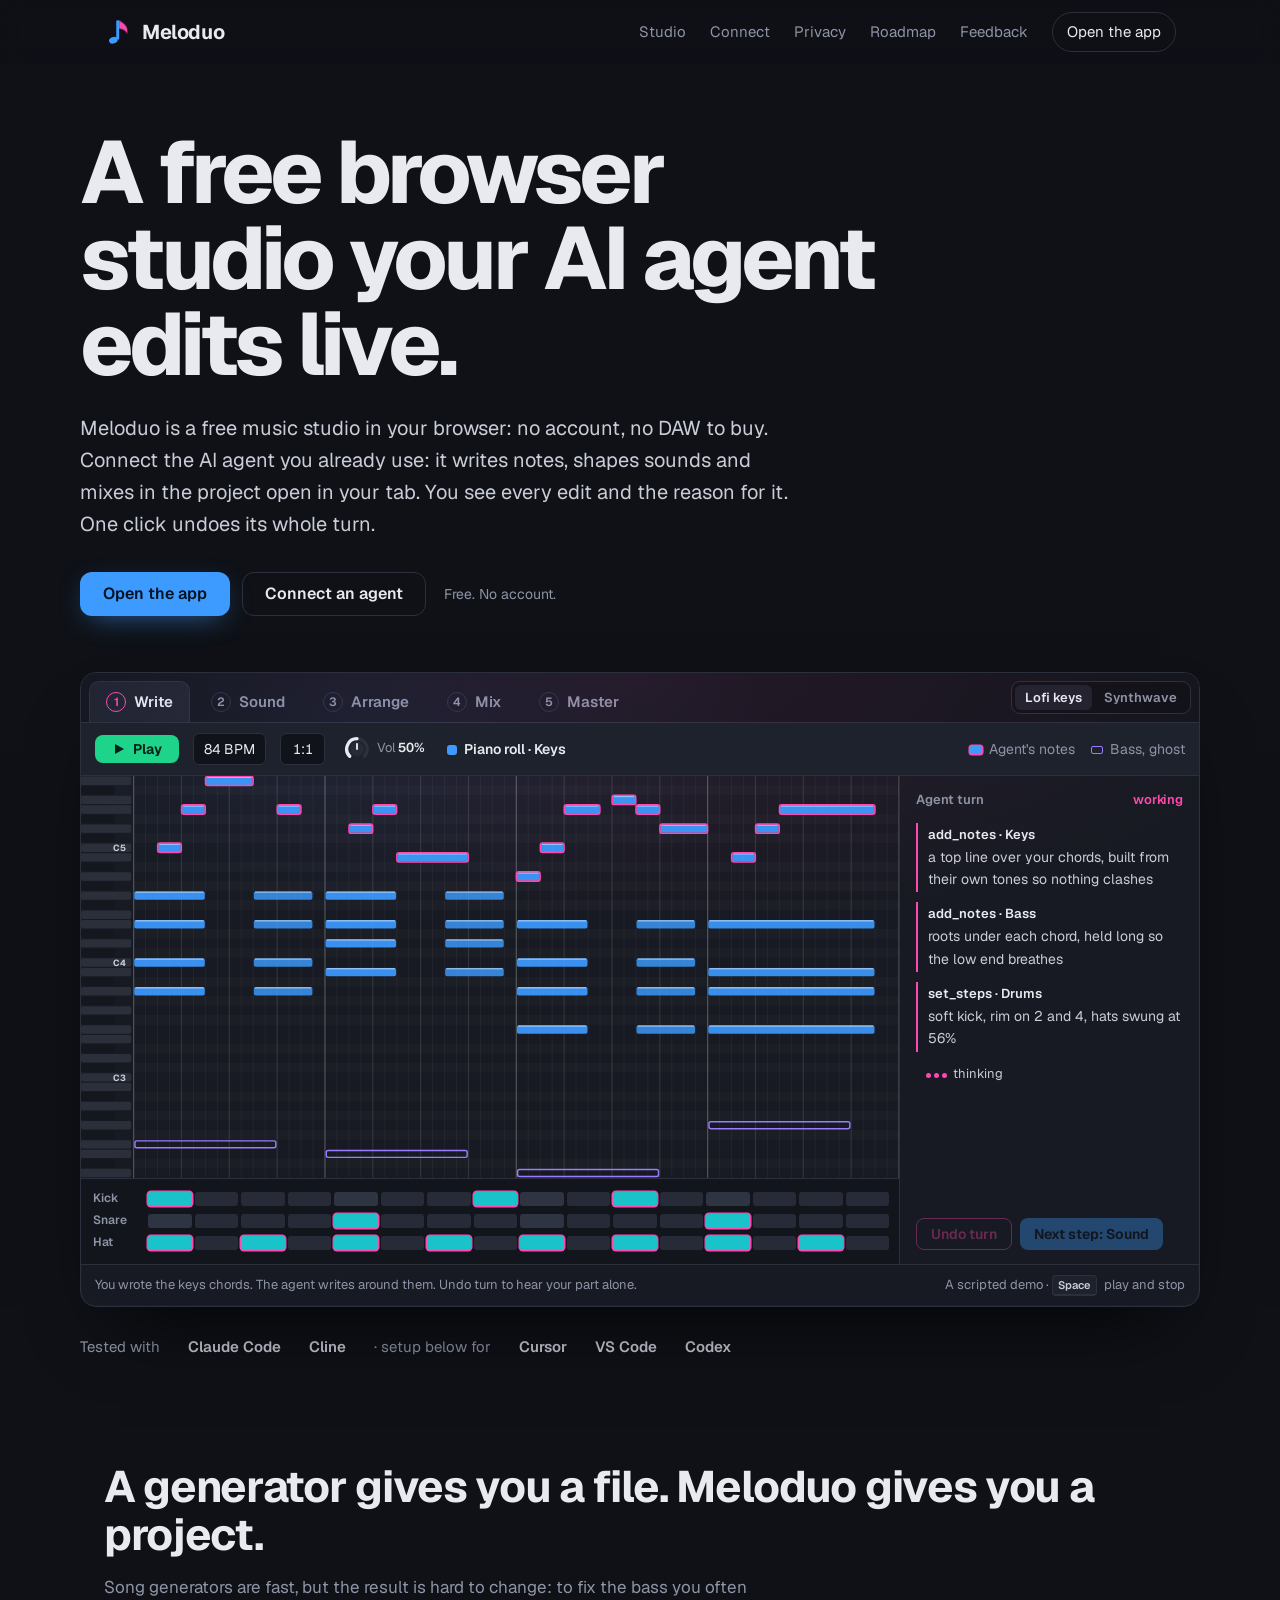
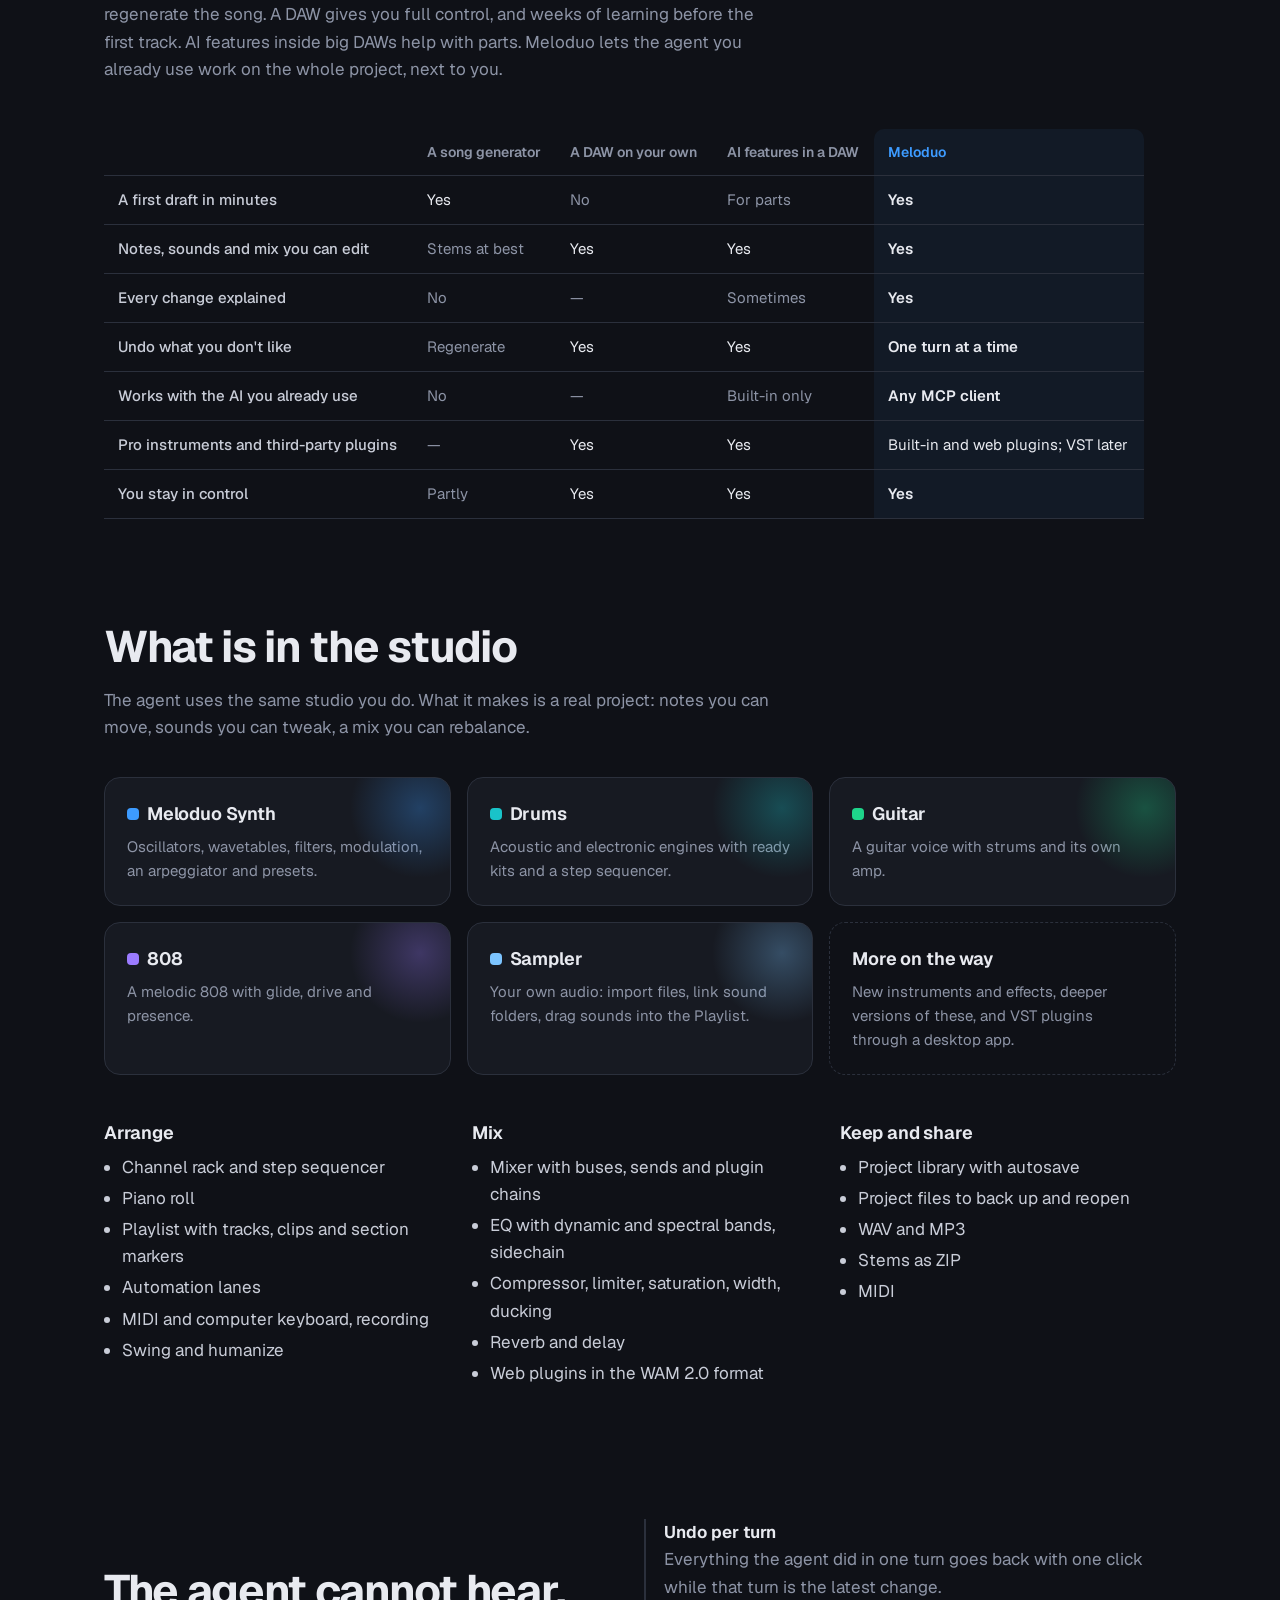
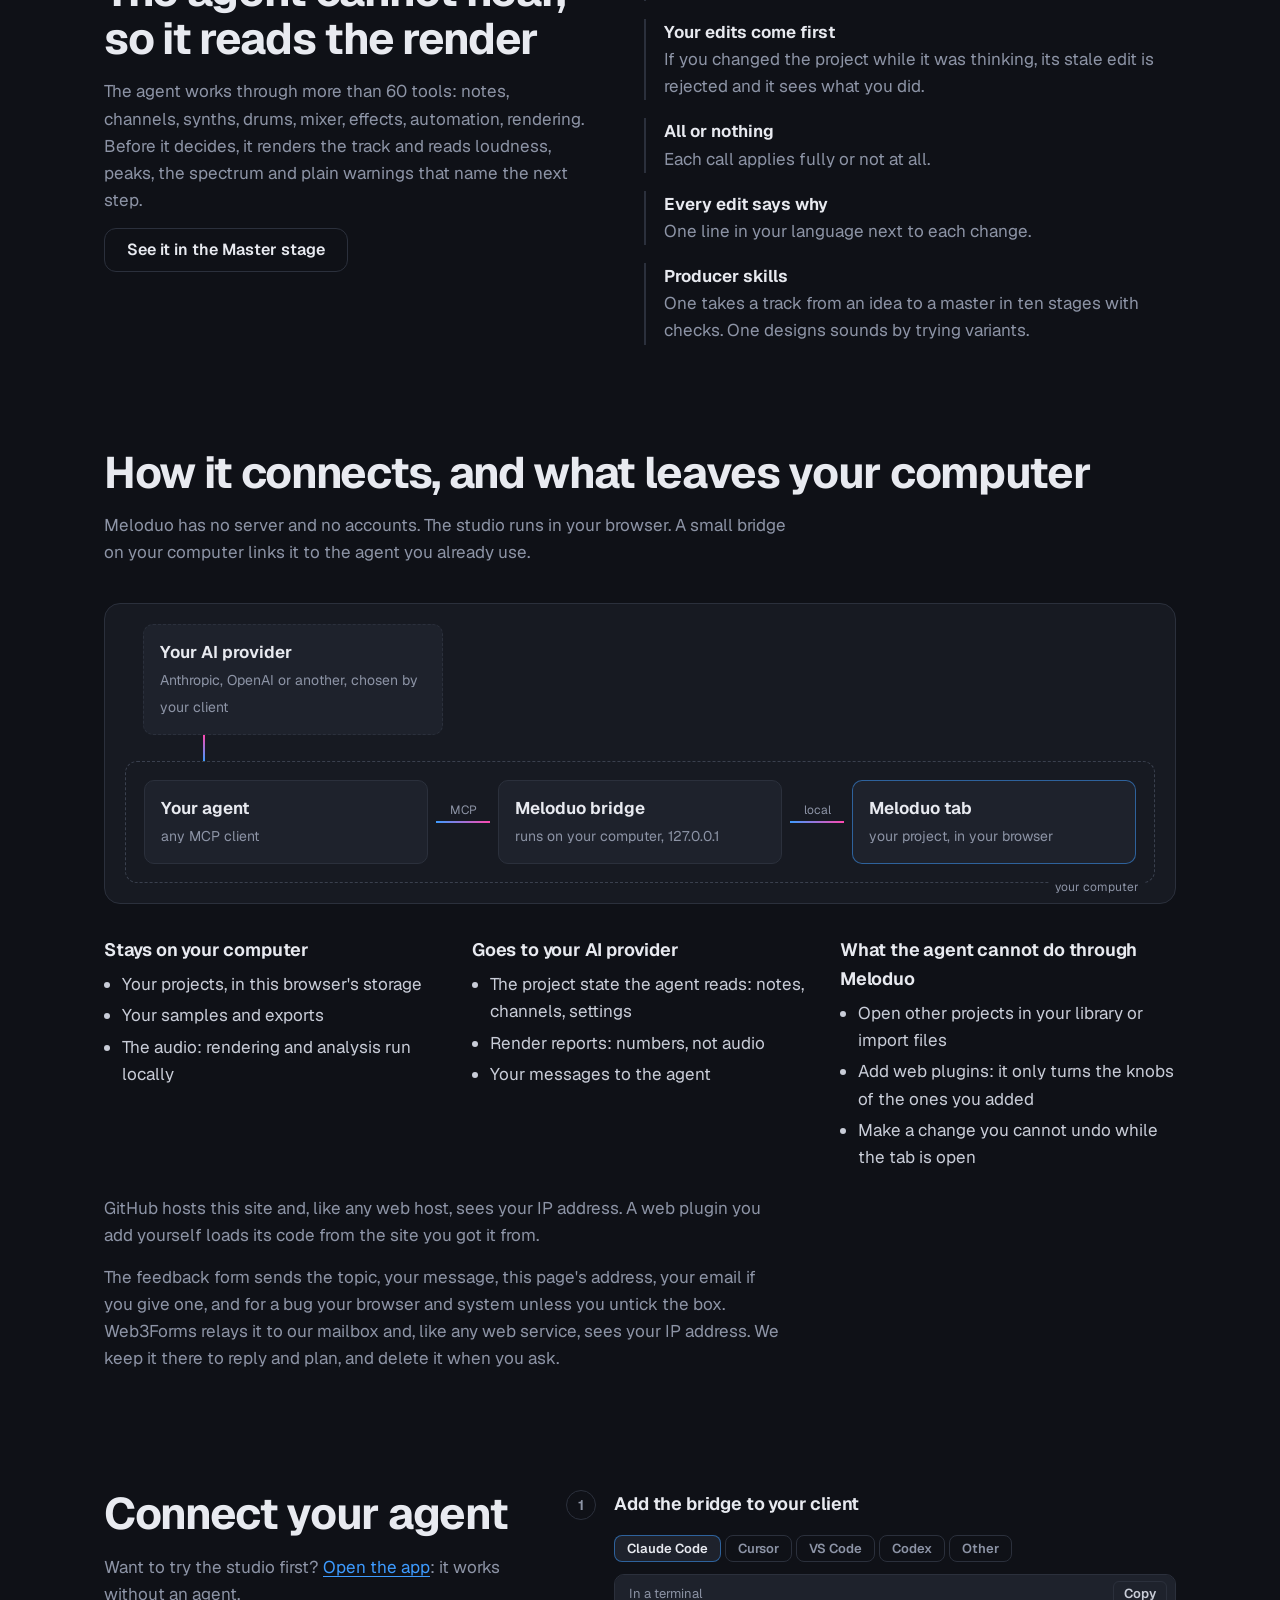
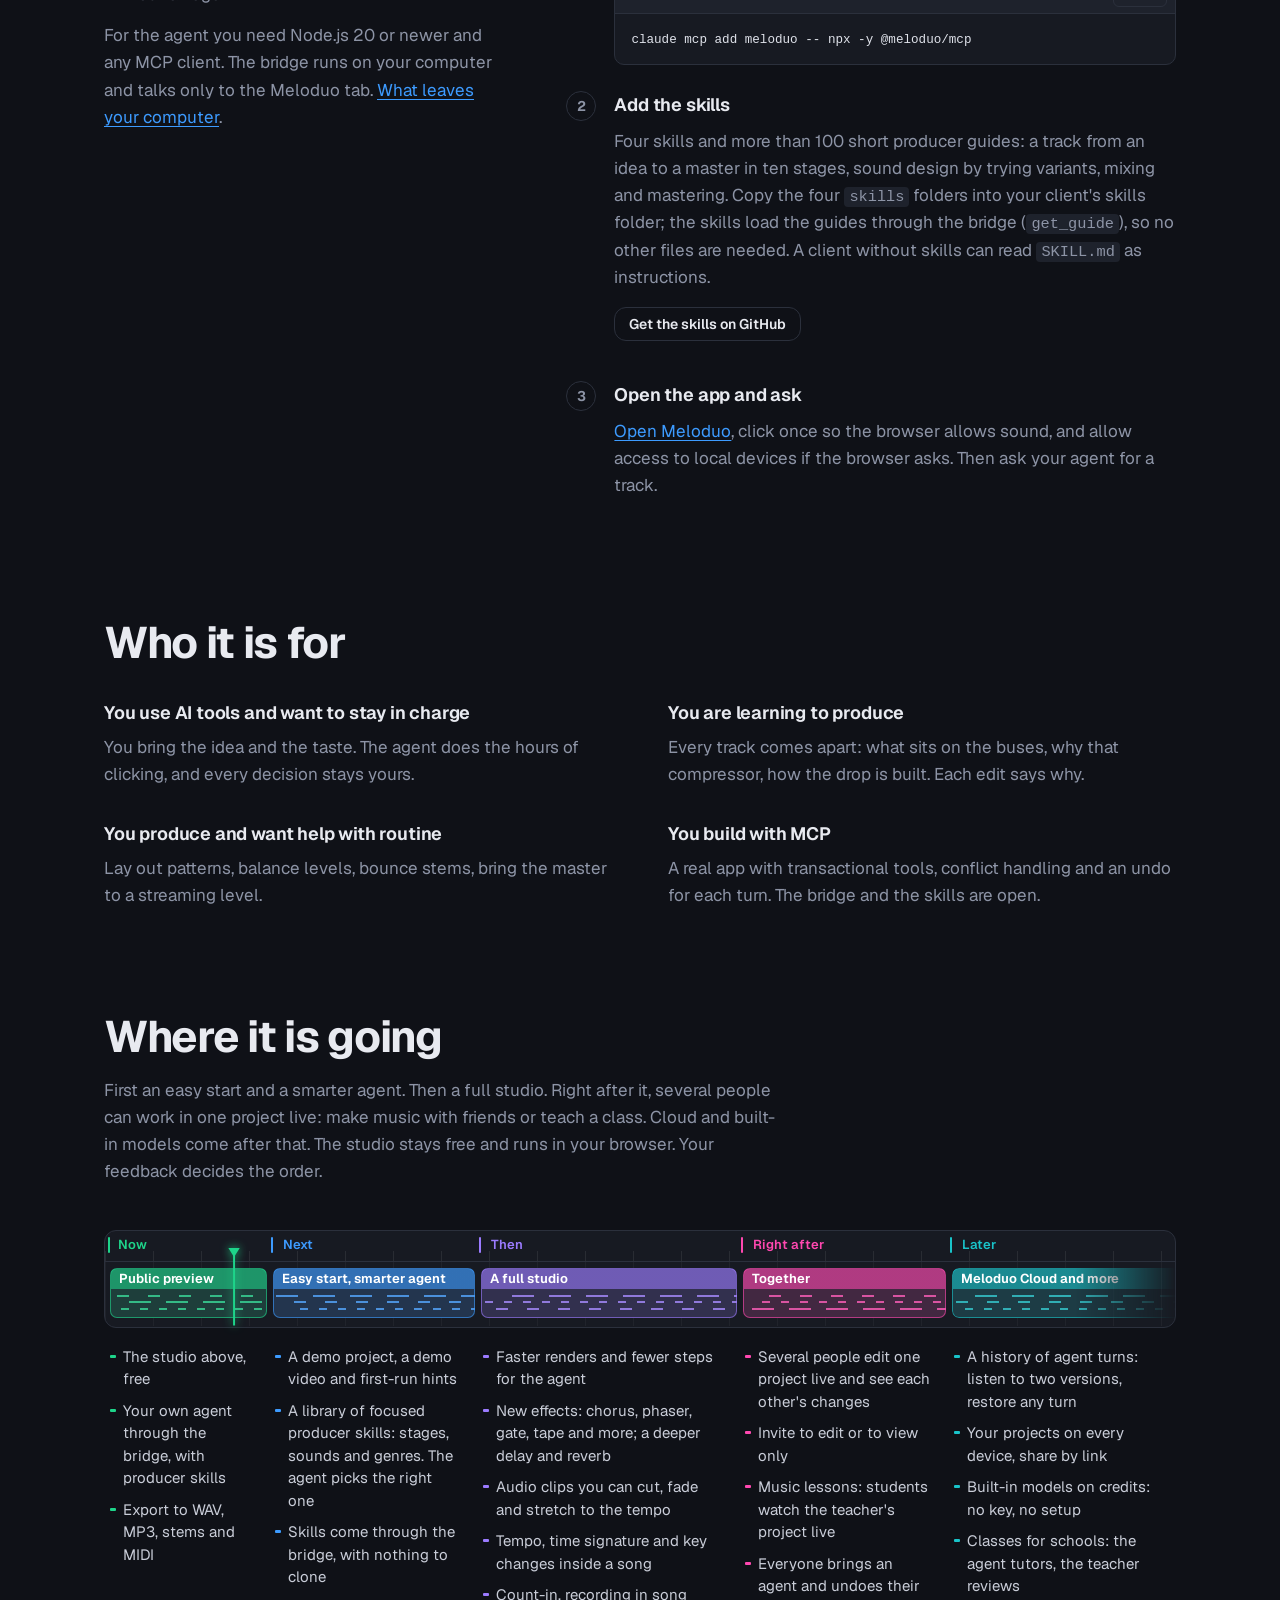
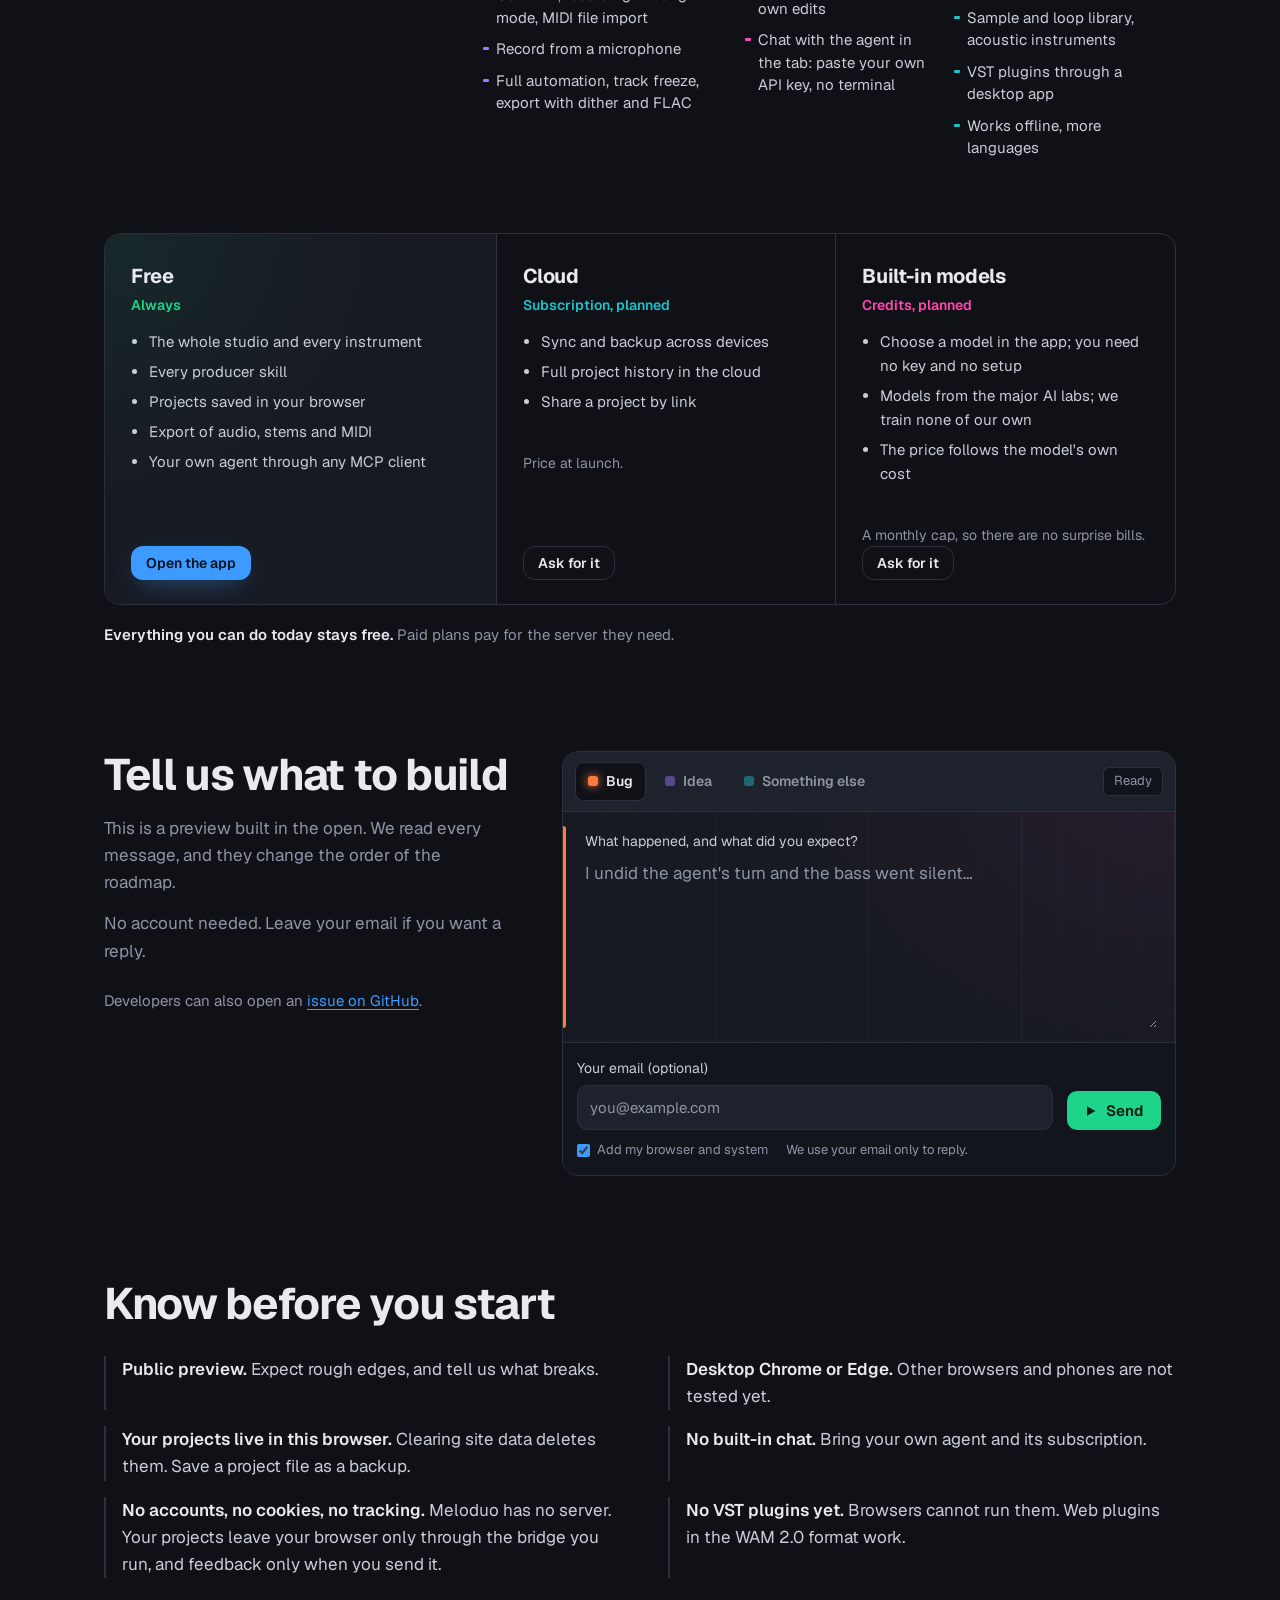
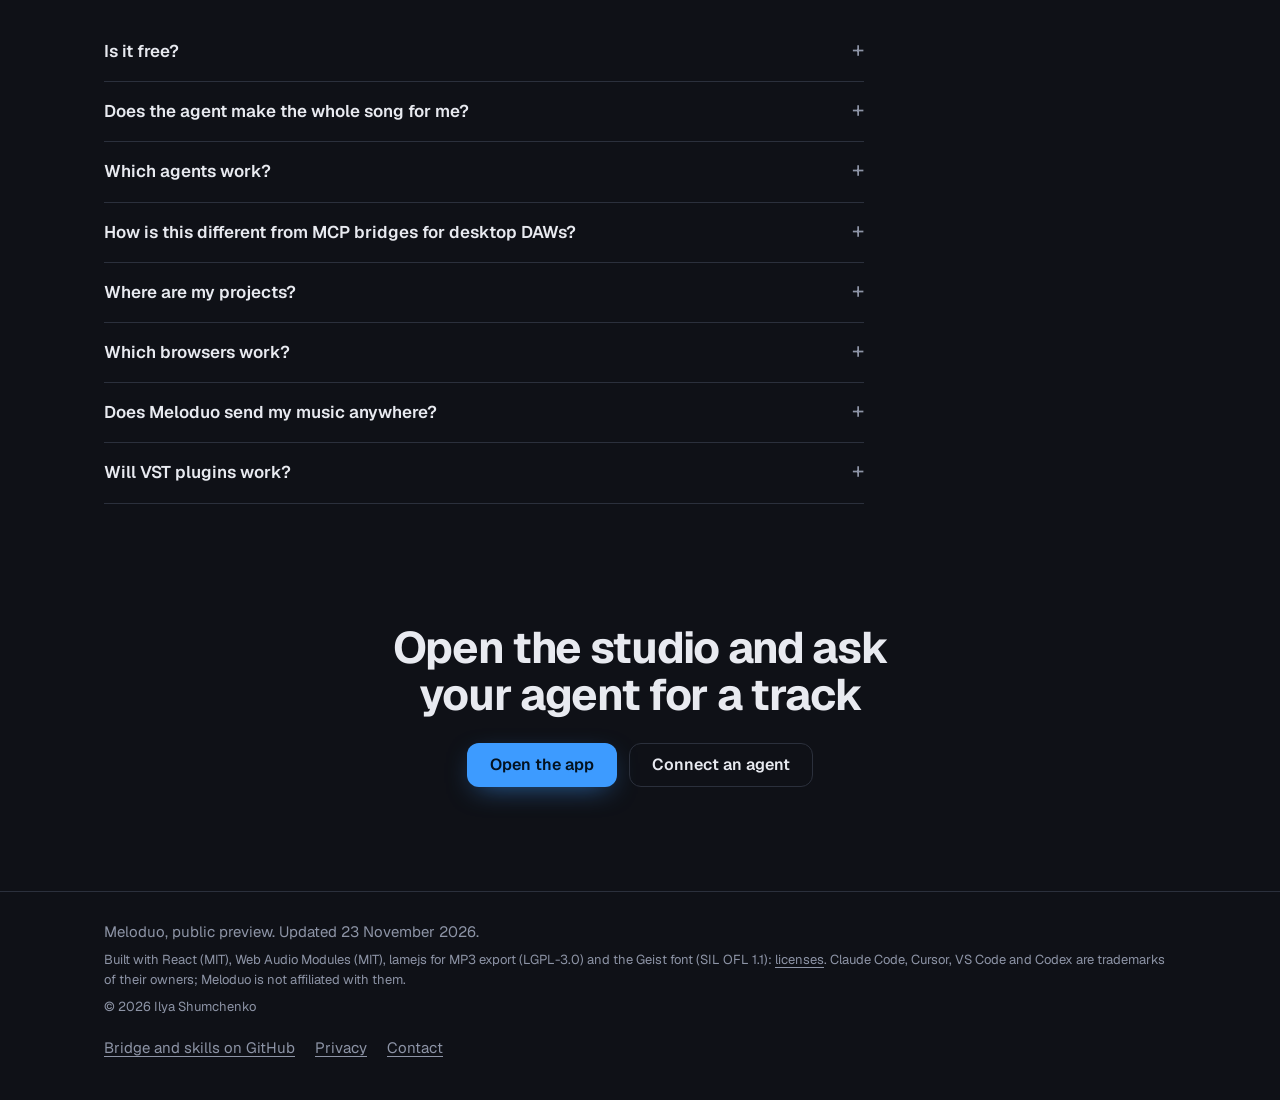
==== commit f769ac0d: "Deploy cb6b21b" ====
--- a/index.html
+++ b/index.html
@@ -4,9 +4,9 @@
 <meta charset="utf-8">
 <meta name="viewport" content="width=device-width, initial-scale=1">
 <title>Meloduo: a free browser studio your AI agent edits live</title>
-<meta name="description" content="Meloduo is a free music studio in your browser. Connect the AI agent you already use: it writes notes, designs sounds and mixes in your project while you watch, and one click undoes its whole turn.">
+<meta name="description" content="A free music studio in your browser: no account, no DAW to buy. Your AI agent writes notes, designs sounds and mixes in the project open in your tab while you watch, and one click undoes its whole turn.">
 <meta property="og:title" content="Meloduo: a free browser studio your AI agent edits live">
-<meta property="og:description" content="A browser studio where an AI agent works in your project, explains every edit, and undoes its whole turn in one click.">
+<meta property="og:description" content="Free, no account. Your AI agent edits the project open in your tab, explains every edit, and one click undoes its whole turn.">
 <meta property="og:image" content="https://meloduo.github.io/og.png">
 <meta property="og:url" content="https://meloduo.github.io/">
 <meta name="twitter:card" content="summary_large_image">
@@ -744,7 +744,7 @@
 args = ["-y", "@meloduo/mcp"]</code></pre></div>
           <div class="code" data-client="other" hidden><div class="code-bar"><span>Any client: a stdio server</span><button class="copy" type="button">Copy</button></div><pre><code>{ "command": "npx", "args": ["-y", "@meloduo/mcp"] }</code></pre></div>
         </li>
-        <li><h3>Add the skills</h3><p class="dim">Two folders: one takes a track from an idea to a master in ten stages, one designs sounds by trying variants. Put them in your client's skills folder. A client without skills can read <code>SKILL.md</code> as instructions.</p><p><a class="btn quiet small" data-link="skills" href="#">Get the skills on GitHub</a></p></li>
+        <li><h3>Add the skills</h3><p class="dim">Four skills and more than 100 short producer guides: a track from an idea to a master in ten stages, sound design by trying variants, mixing and mastering. Copy the four <code>skills</code> folders into your client's skills folder; the skills load the guides through the bridge (<code>get_guide</code>), so no other files are needed. A client without skills can read <code>SKILL.md</code> as instructions.</p><p><a class="btn quiet small" data-link="skills" href="#">Get the skills on GitHub</a></p></li>
         <li><h3>Open the app and ask</h3><p class="dim"><a href="app/">Open Meloduo</a>, click once so the browser allows sound, and allow access to local devices if the browser asks. Then ask your agent for a track.</p></li>
       </ol>
     </div>
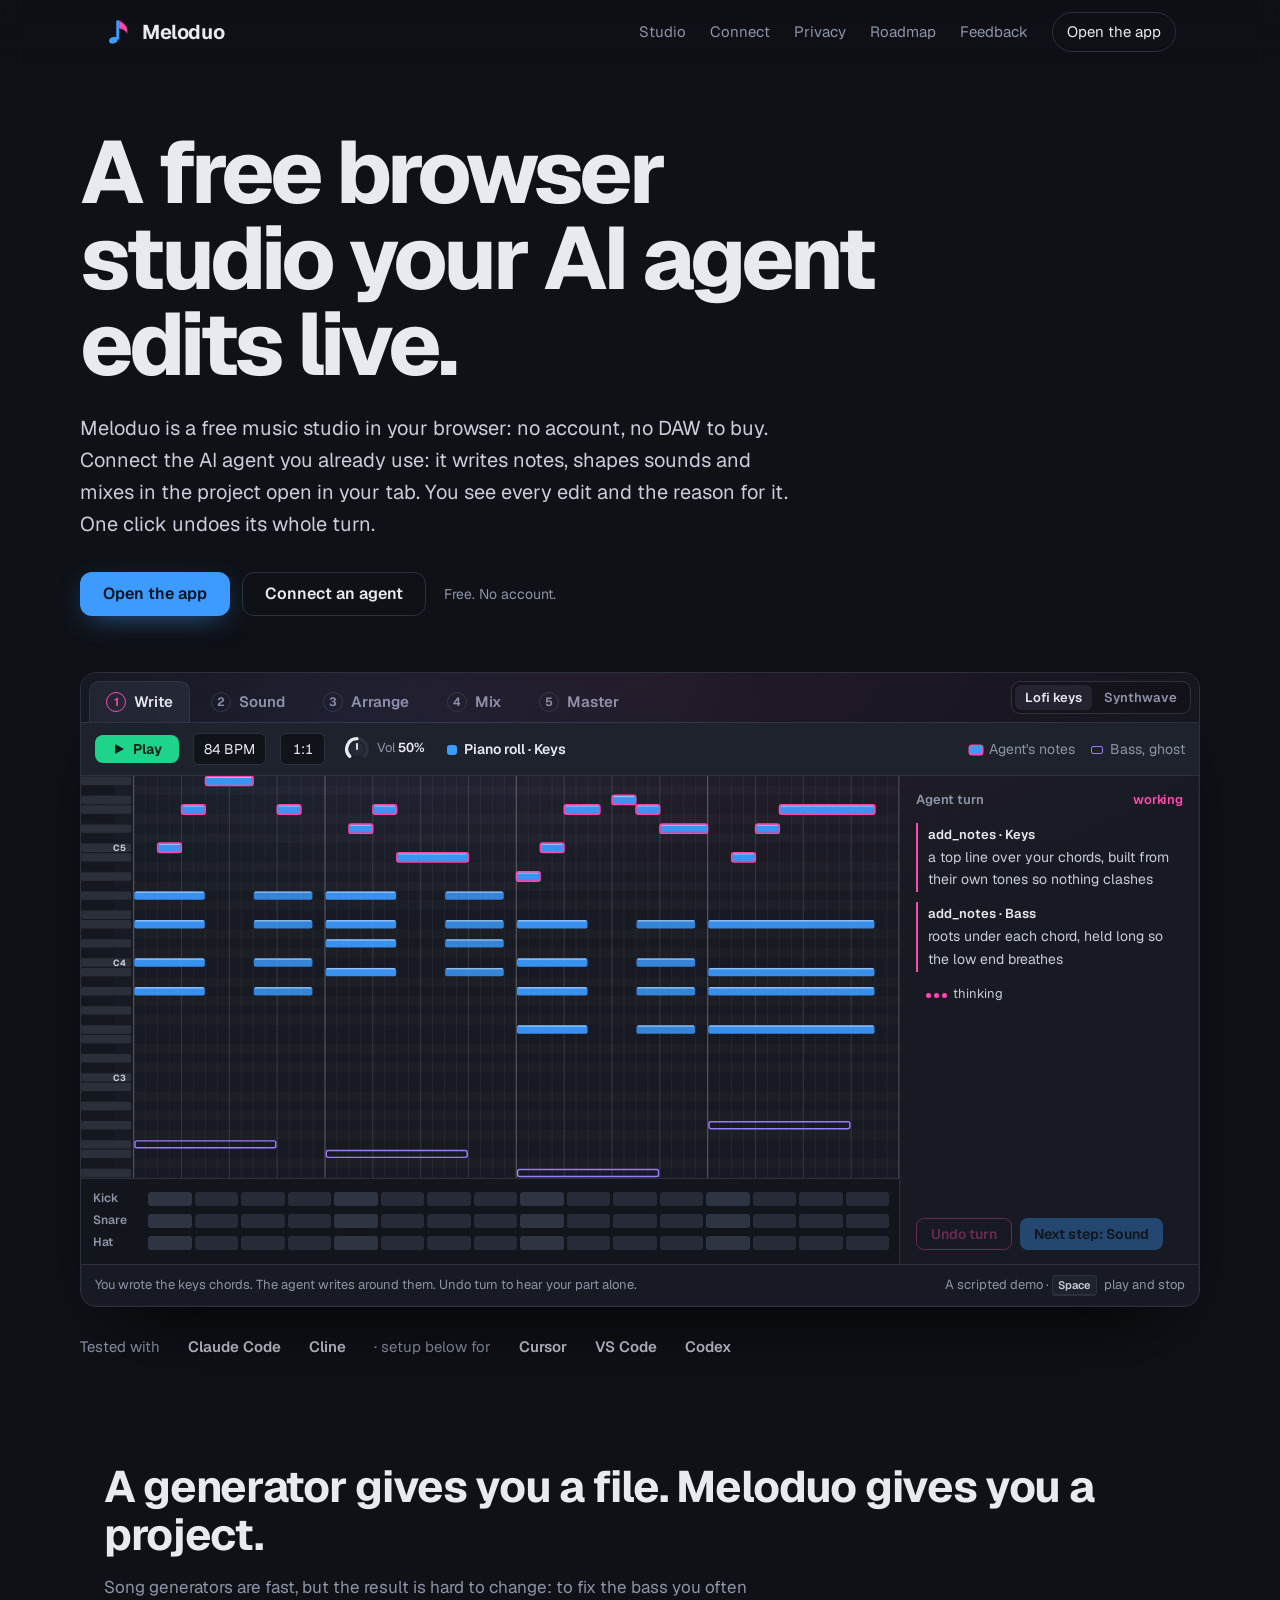
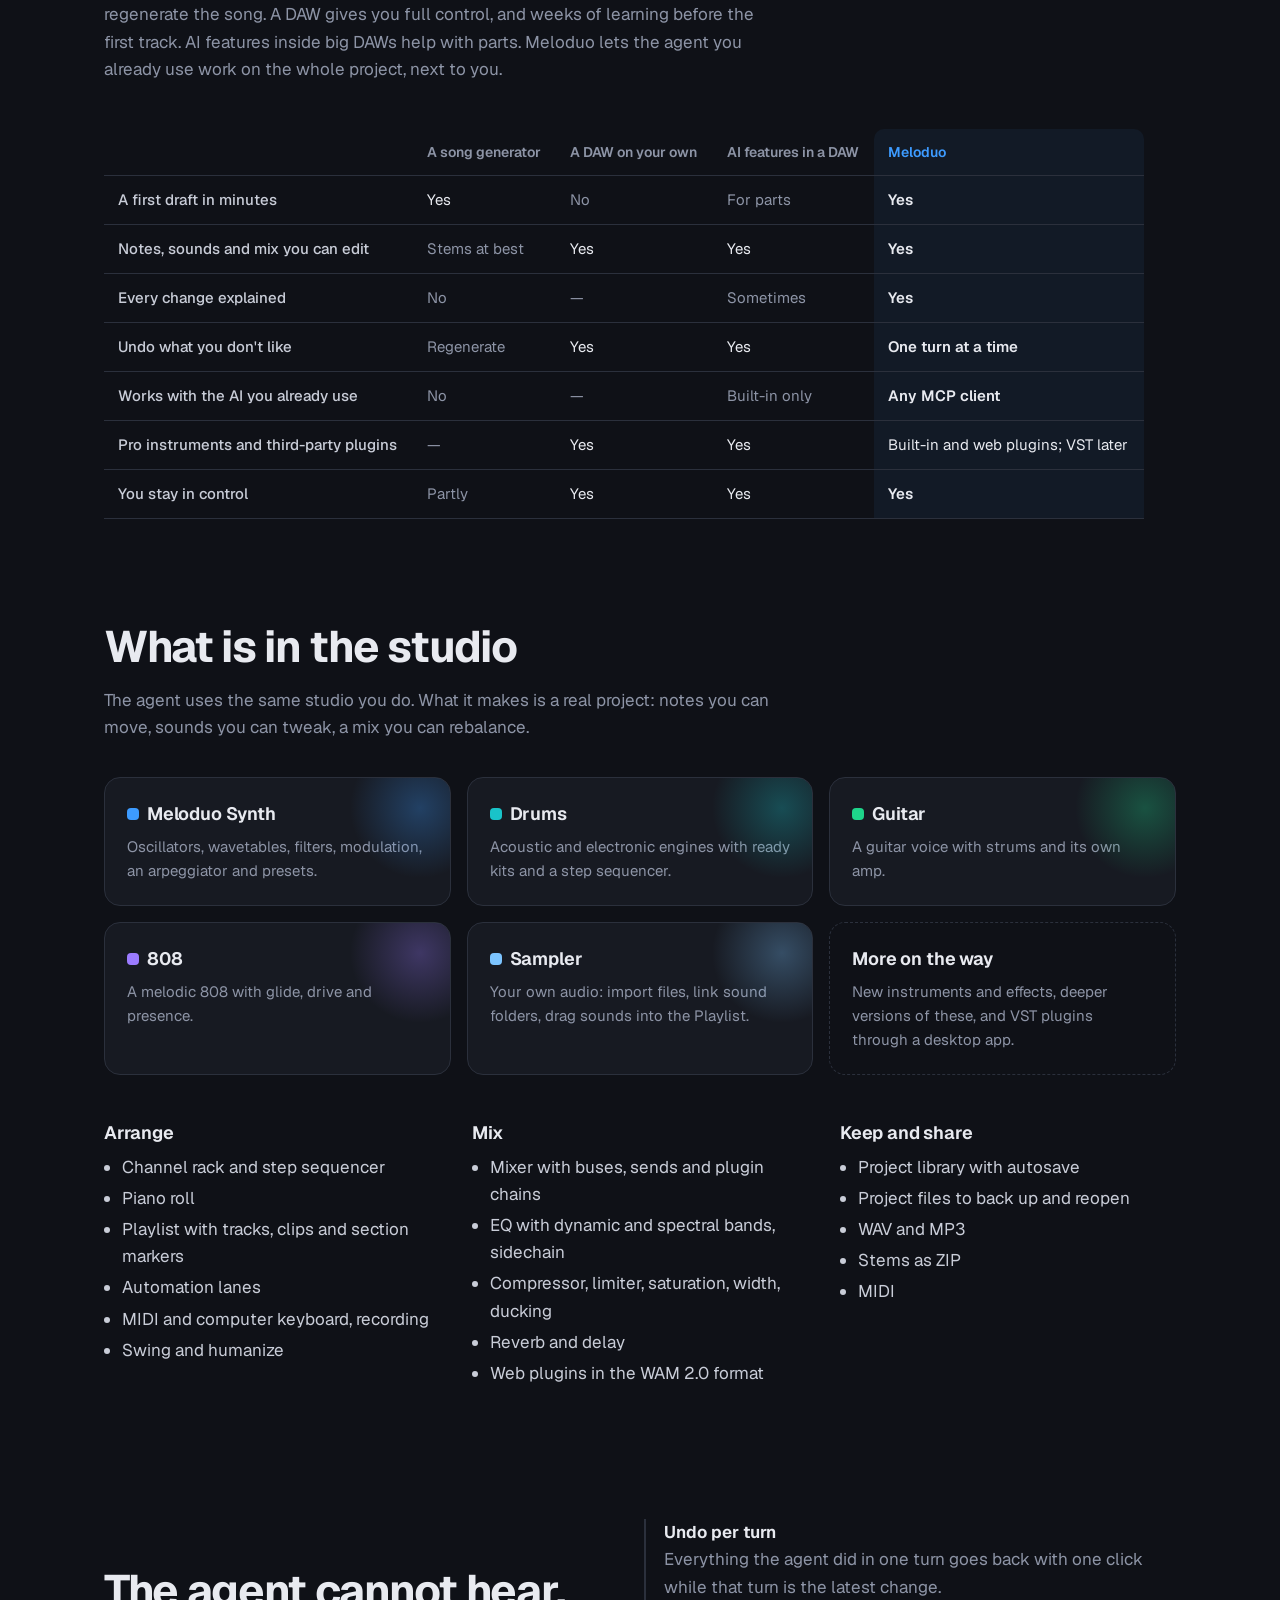
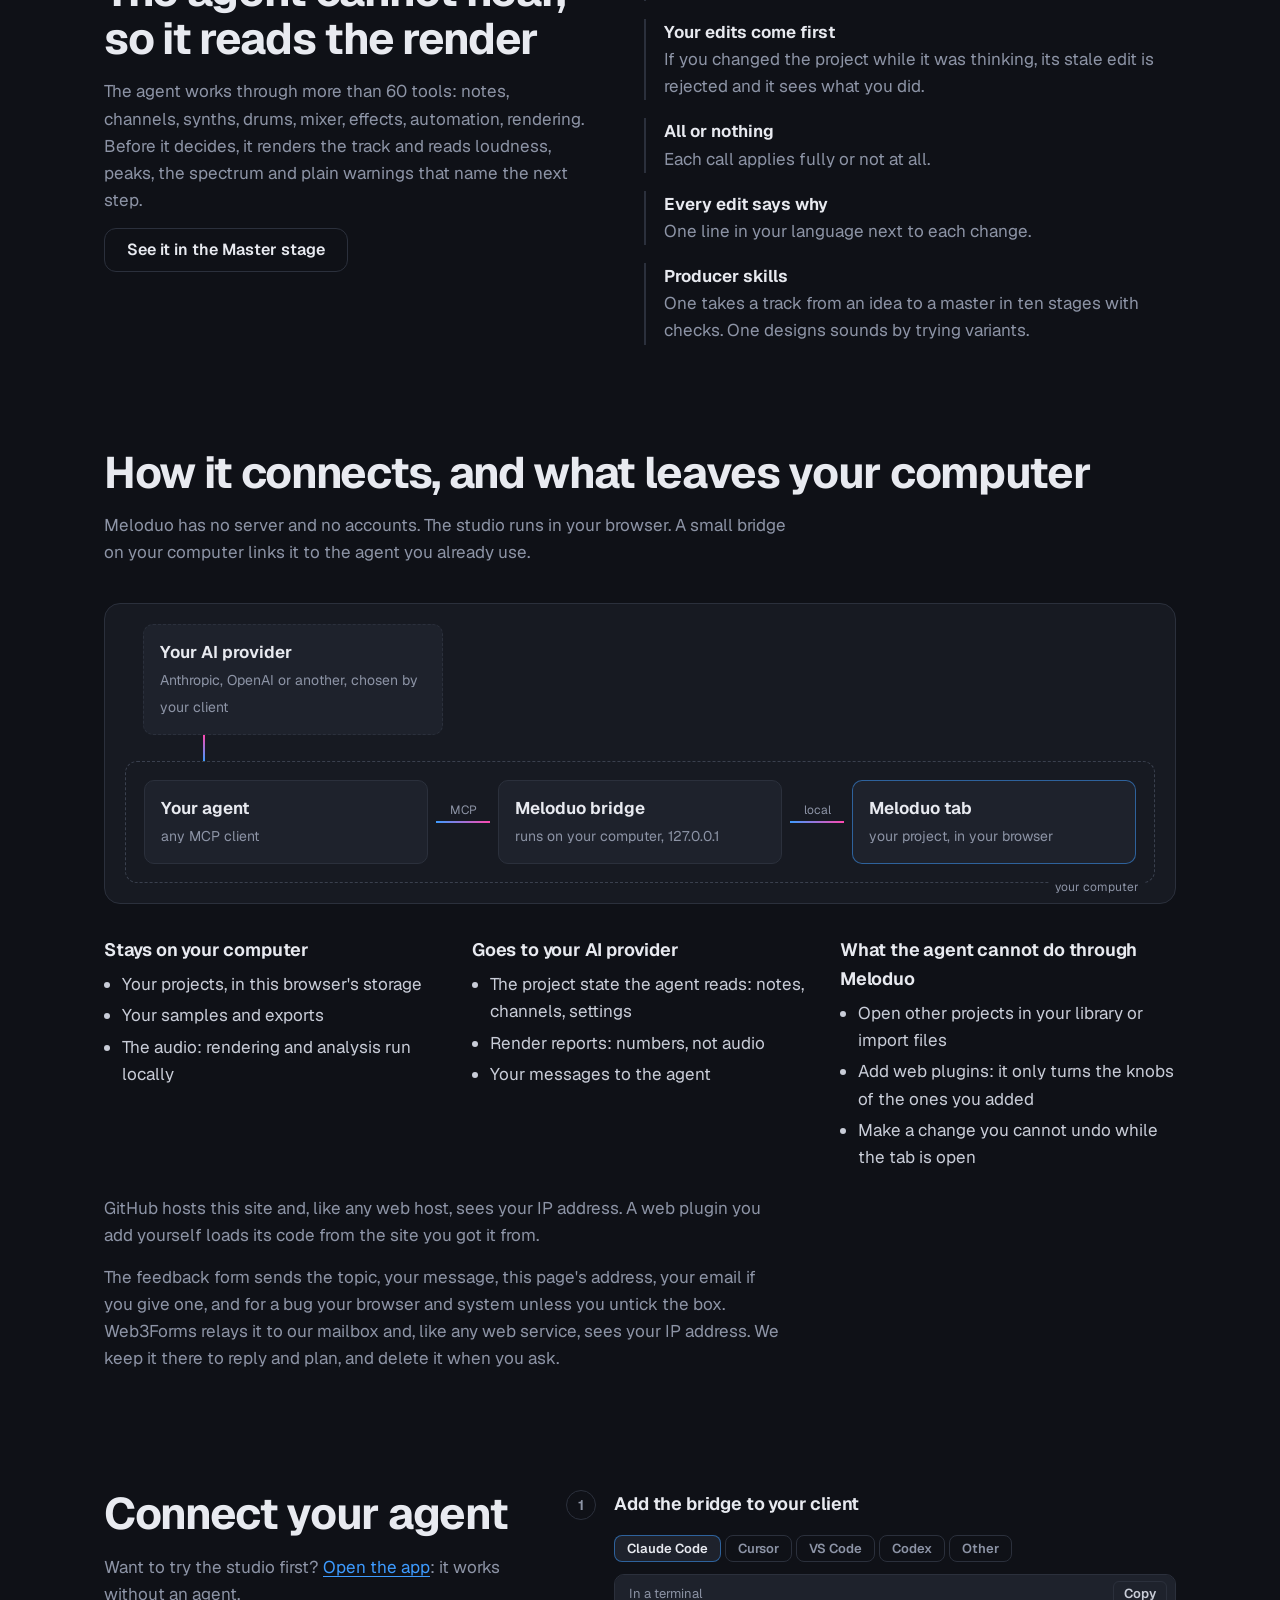
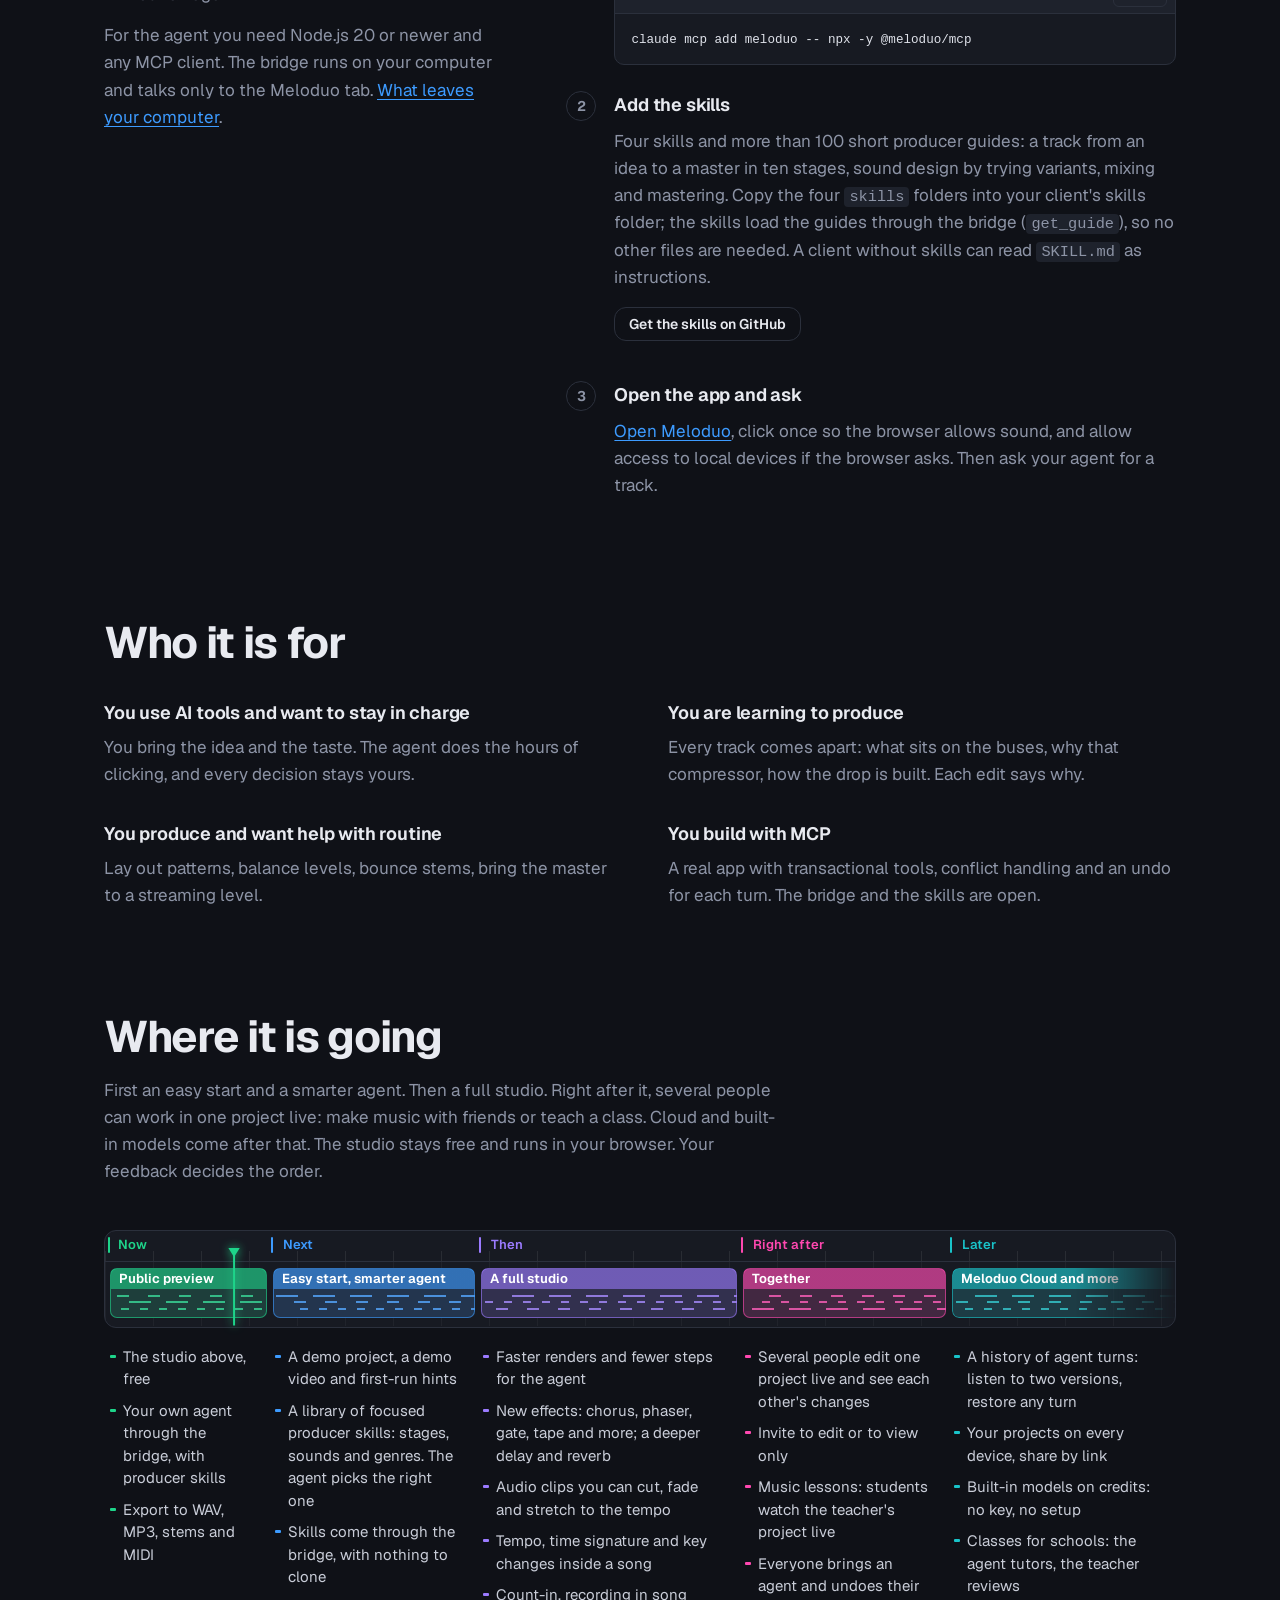
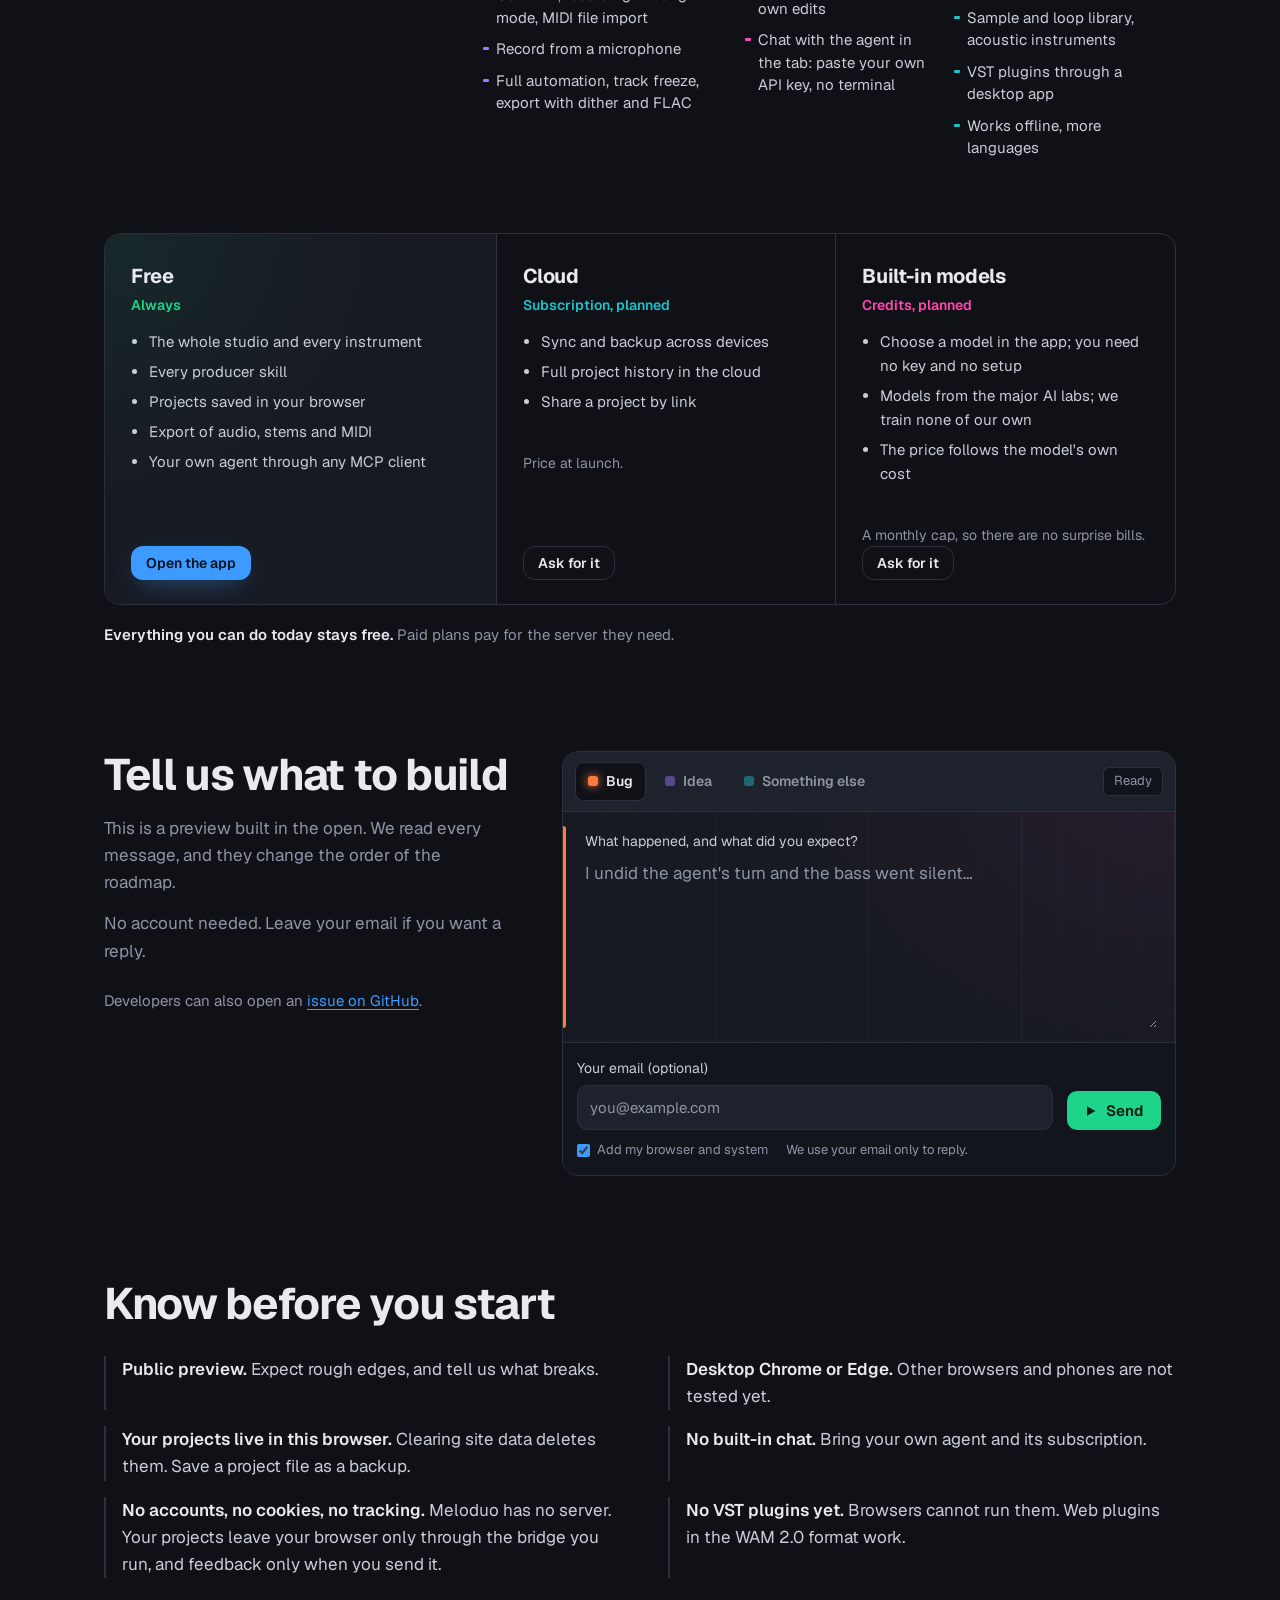
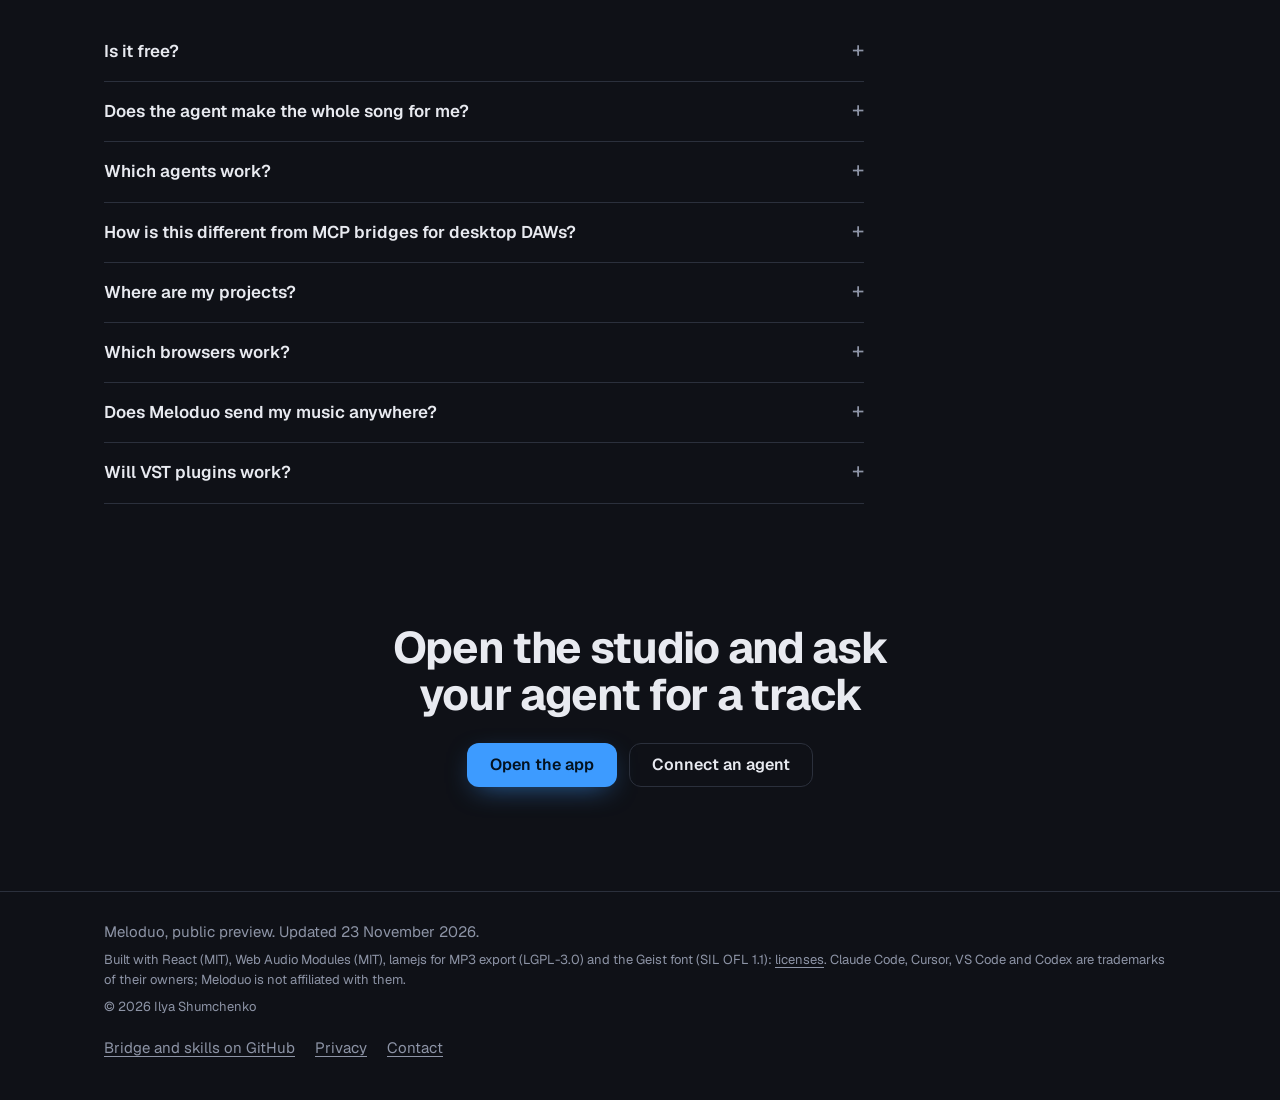
==== commit cd0fb2e2: "Deploy e2bde37" ====
--- a/index.html
+++ b/index.html
@@ -2,6 +2,7 @@
 <html lang="en">
 <head>
 <meta charset="utf-8">
+<meta name="google-site-verification" content="tbBEuJRsktVzKbs0zWNwHEaid8Tt6kUqgvfY365qU2o" />
 <meta name="viewport" content="width=device-width, initial-scale=1">
 <title>Meloduo: a free browser studio your AI agent edits live</title>
 <meta name="description" content="A free music studio in your browser: no account, no DAW to buy. Your AI agent writes notes, designs sounds and mixes in the project open in your tab while you watch, and one click undoes its whole turn.">
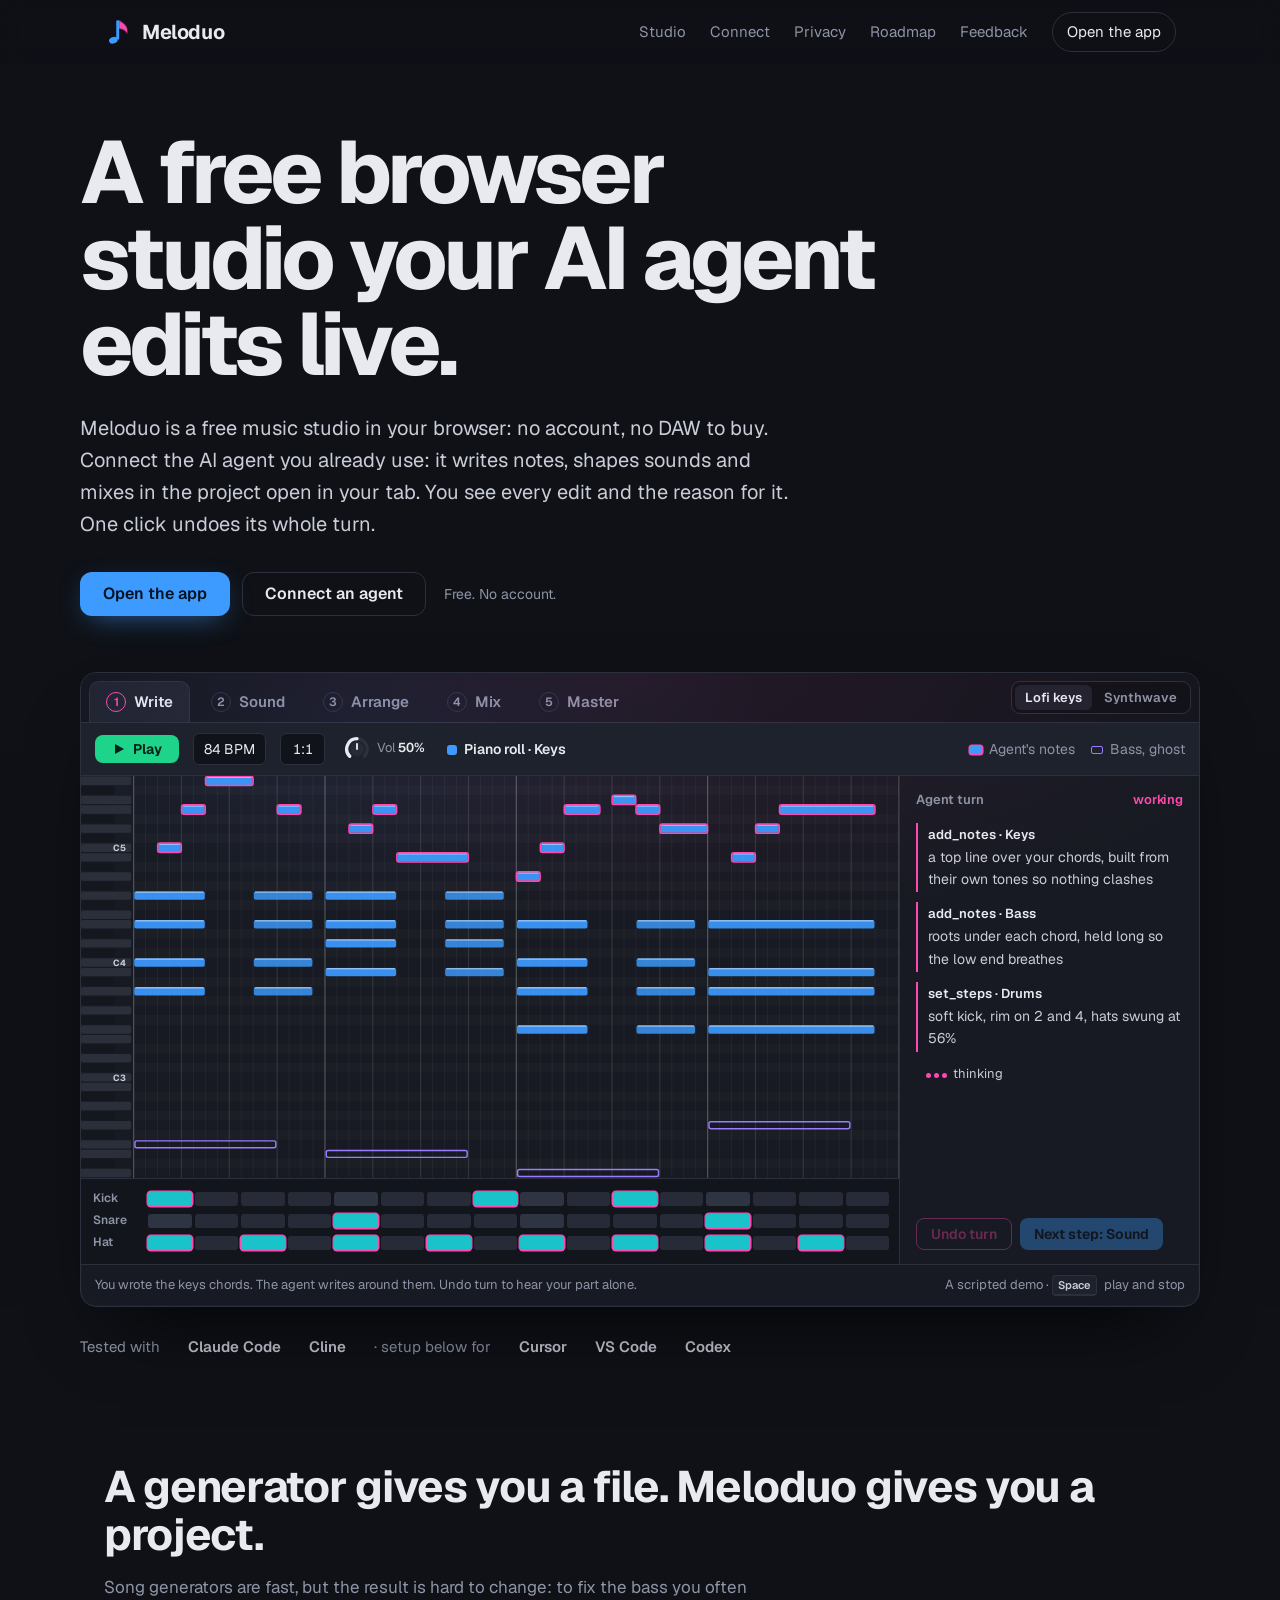
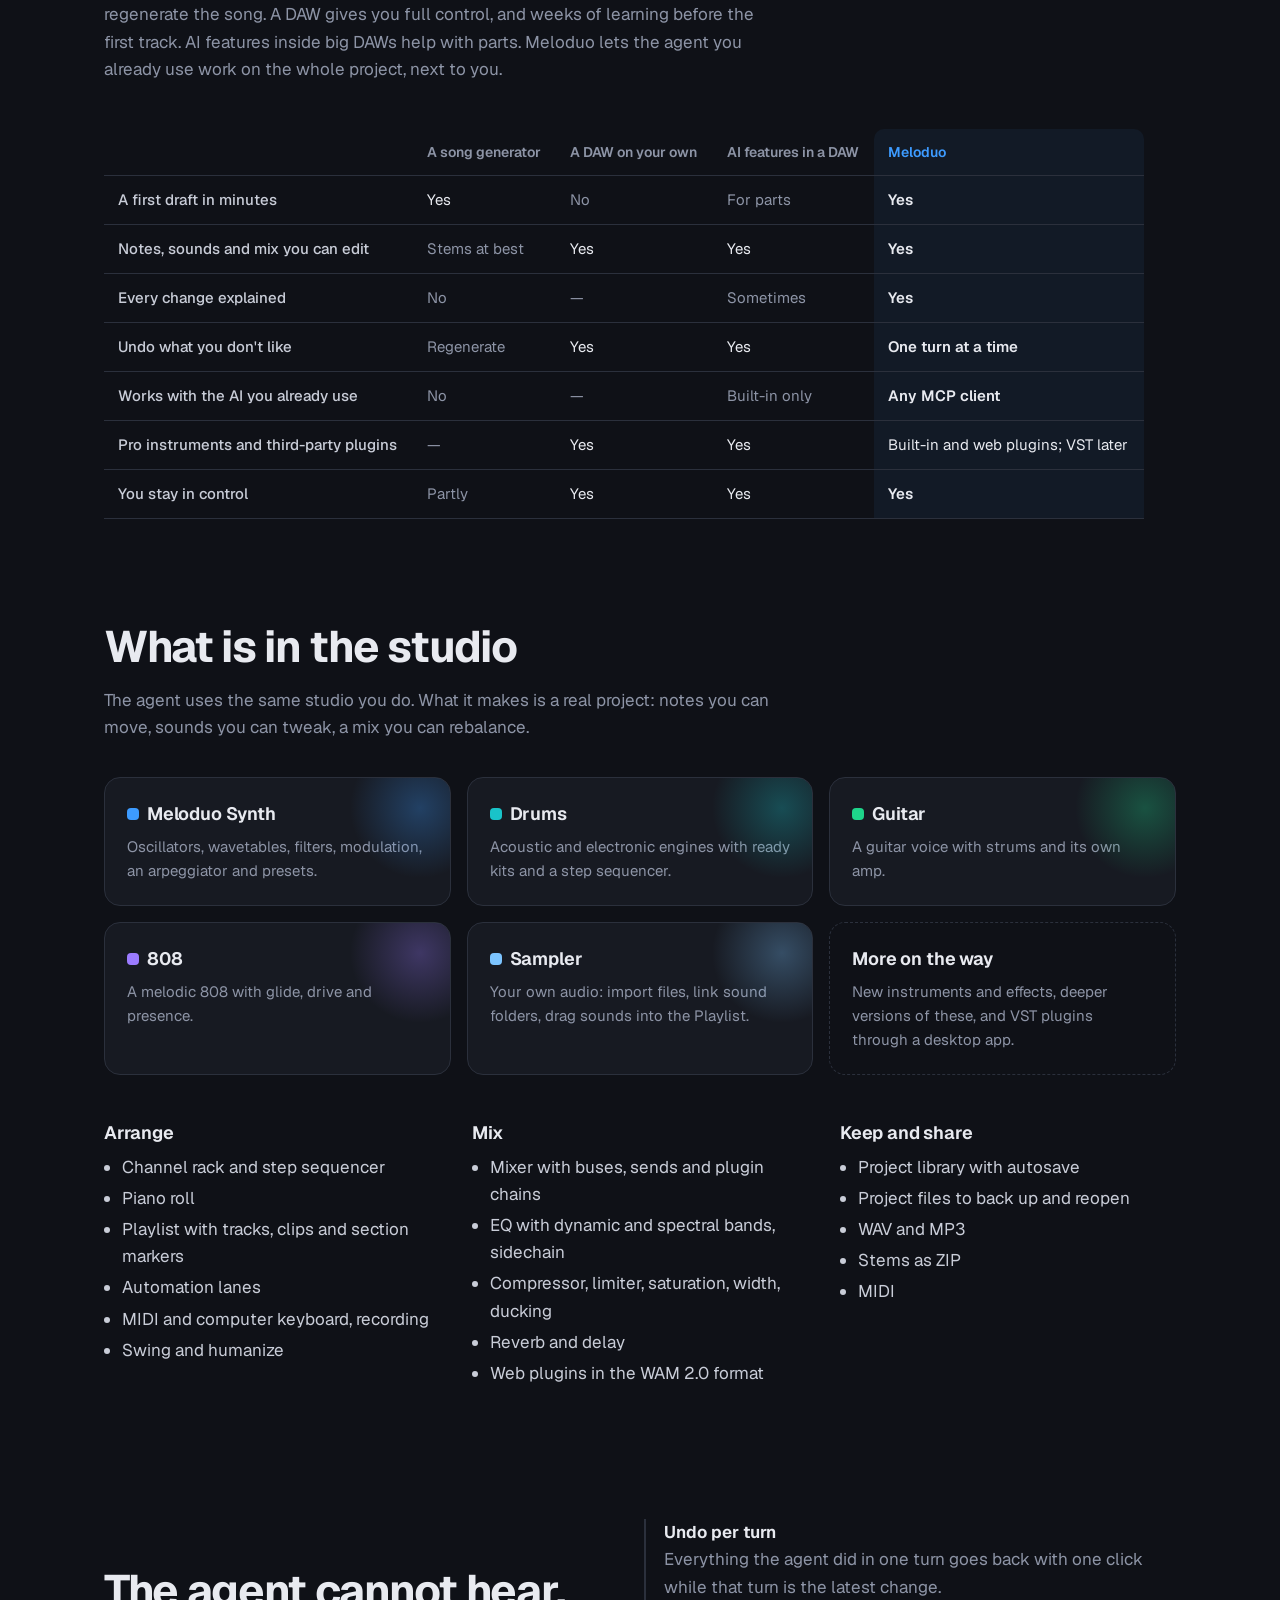
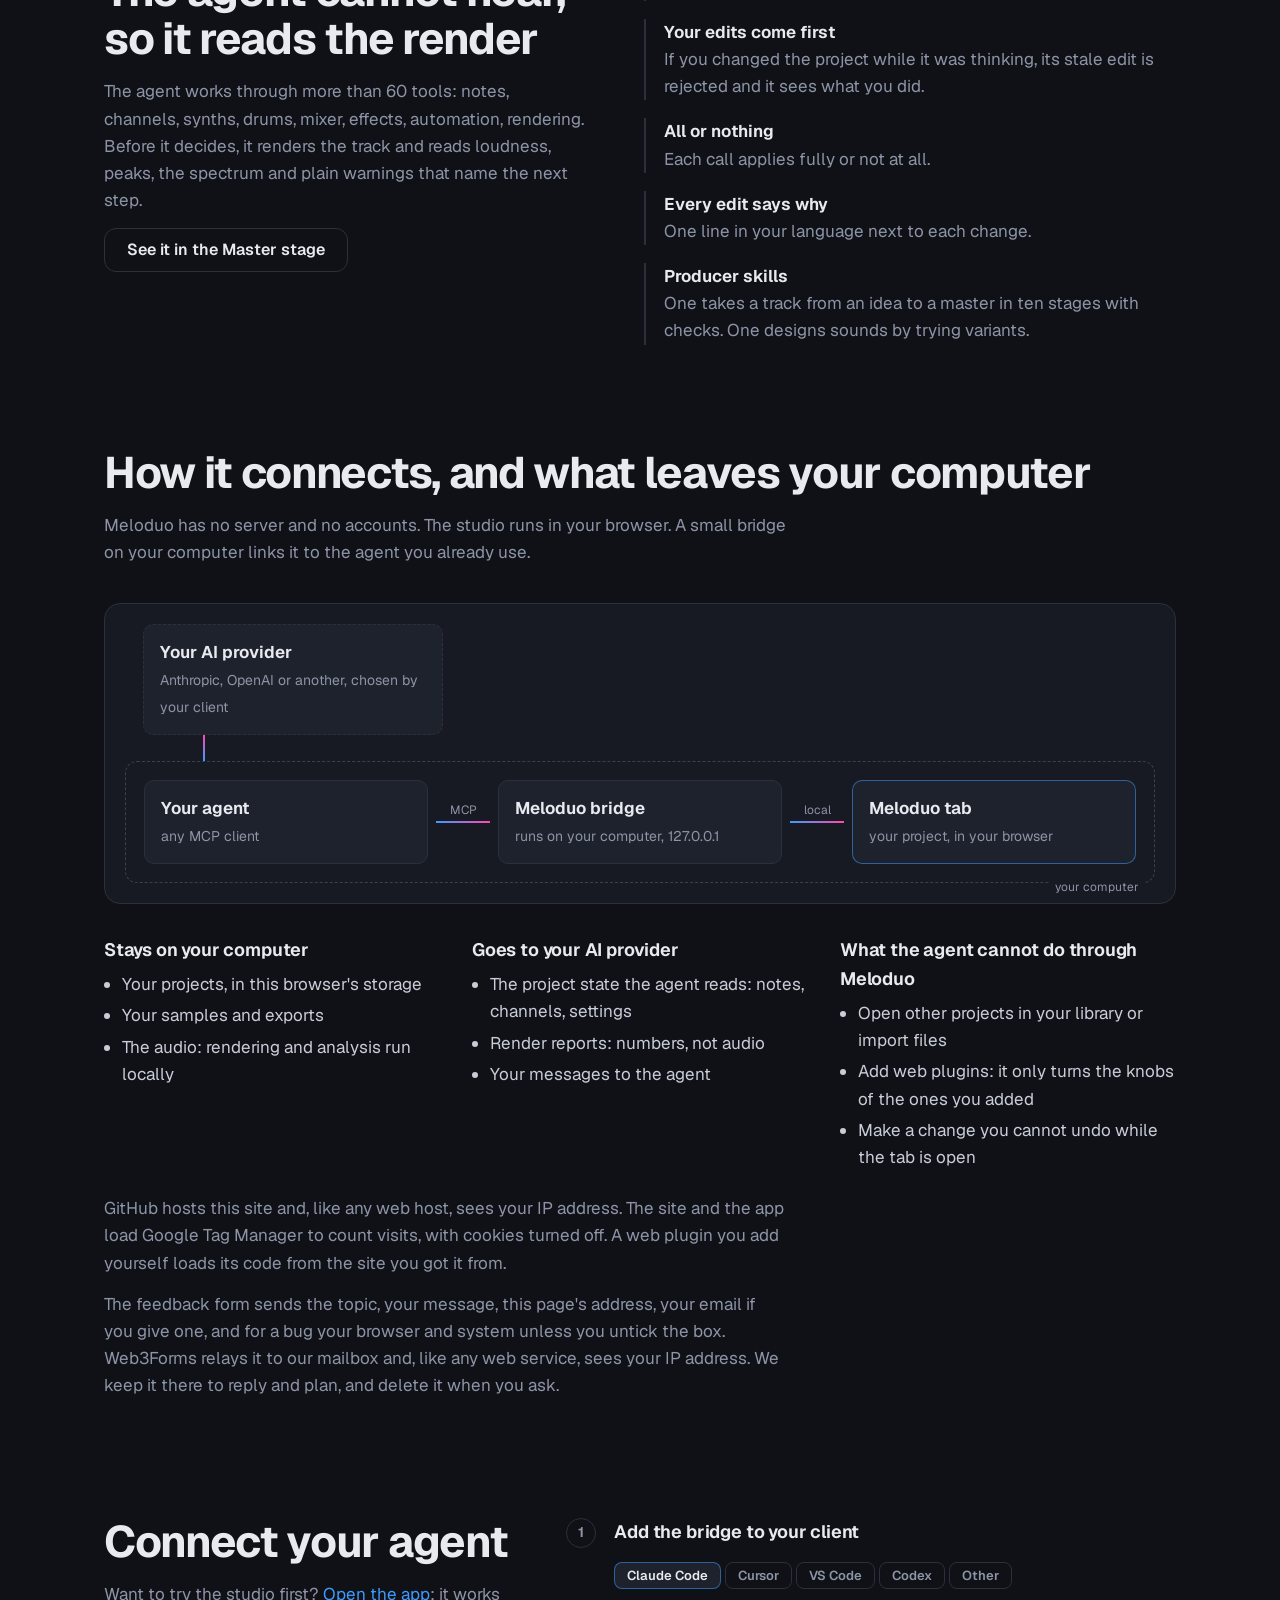
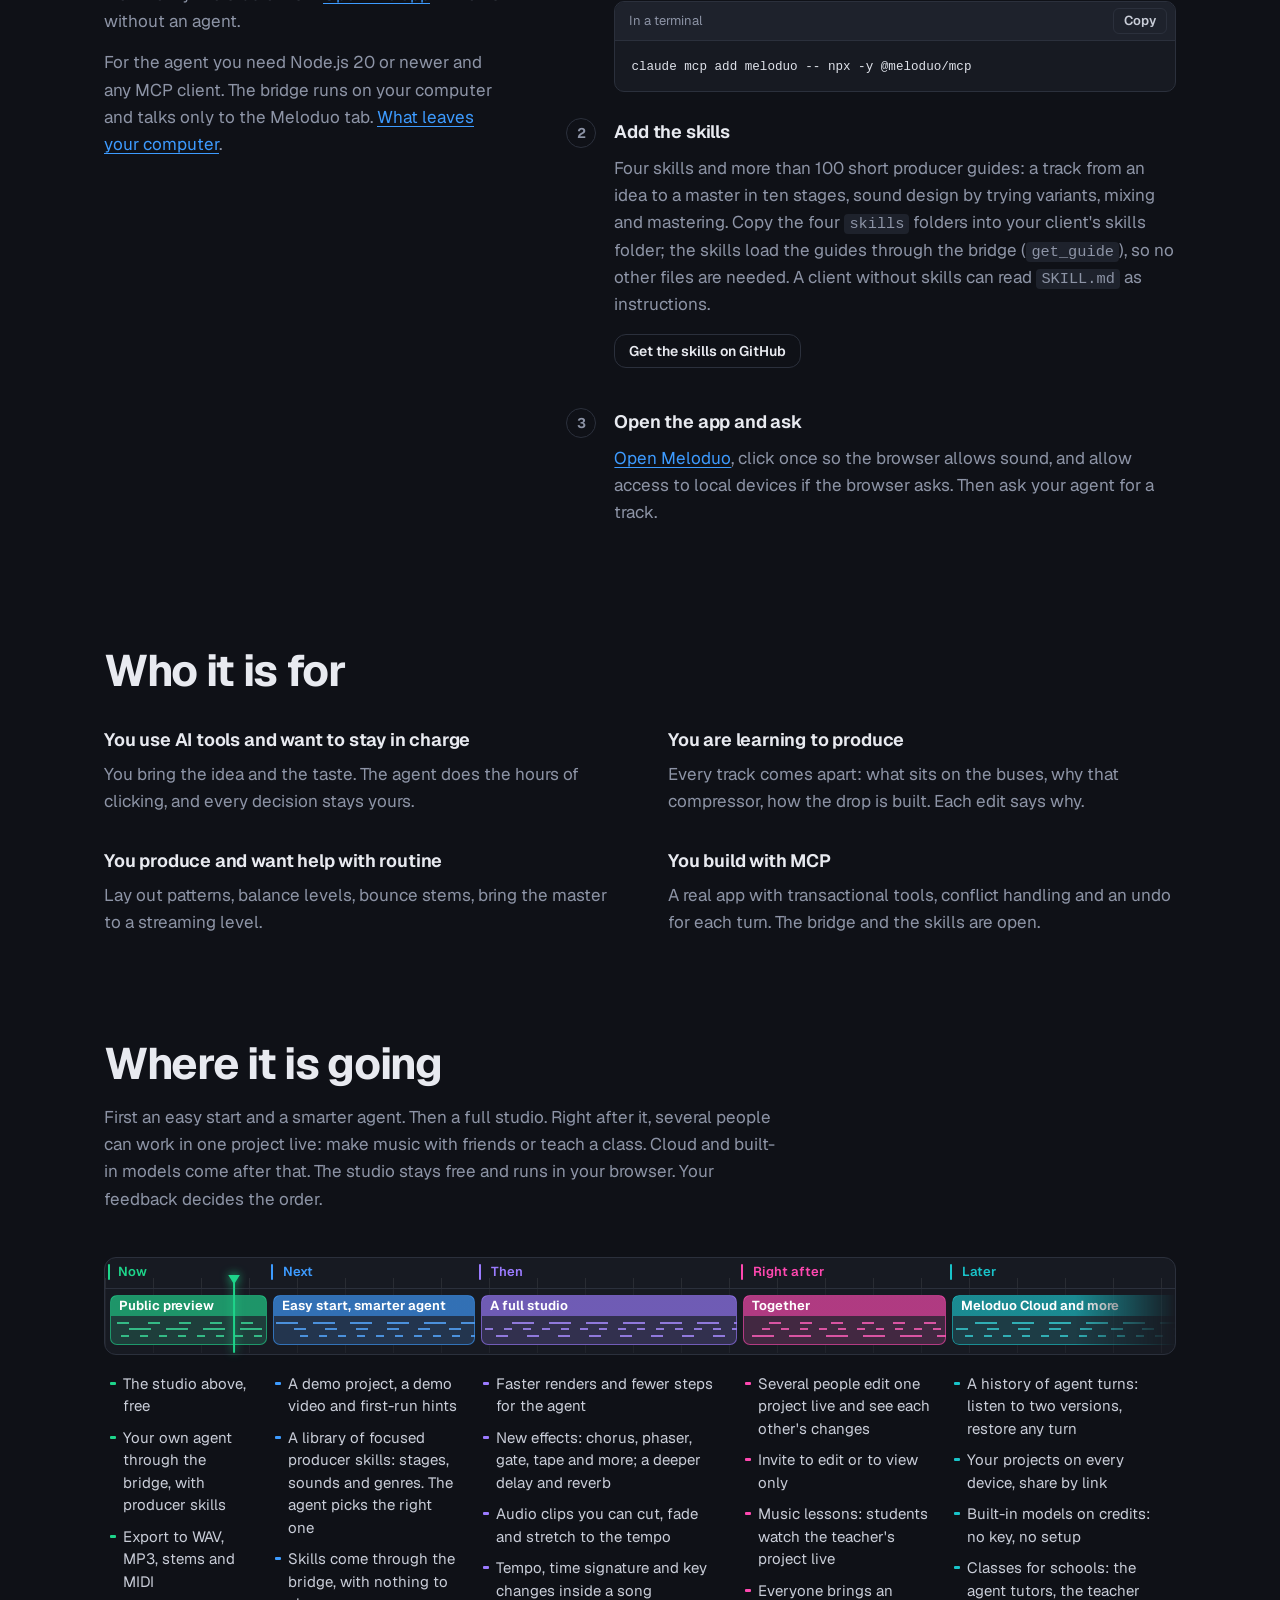
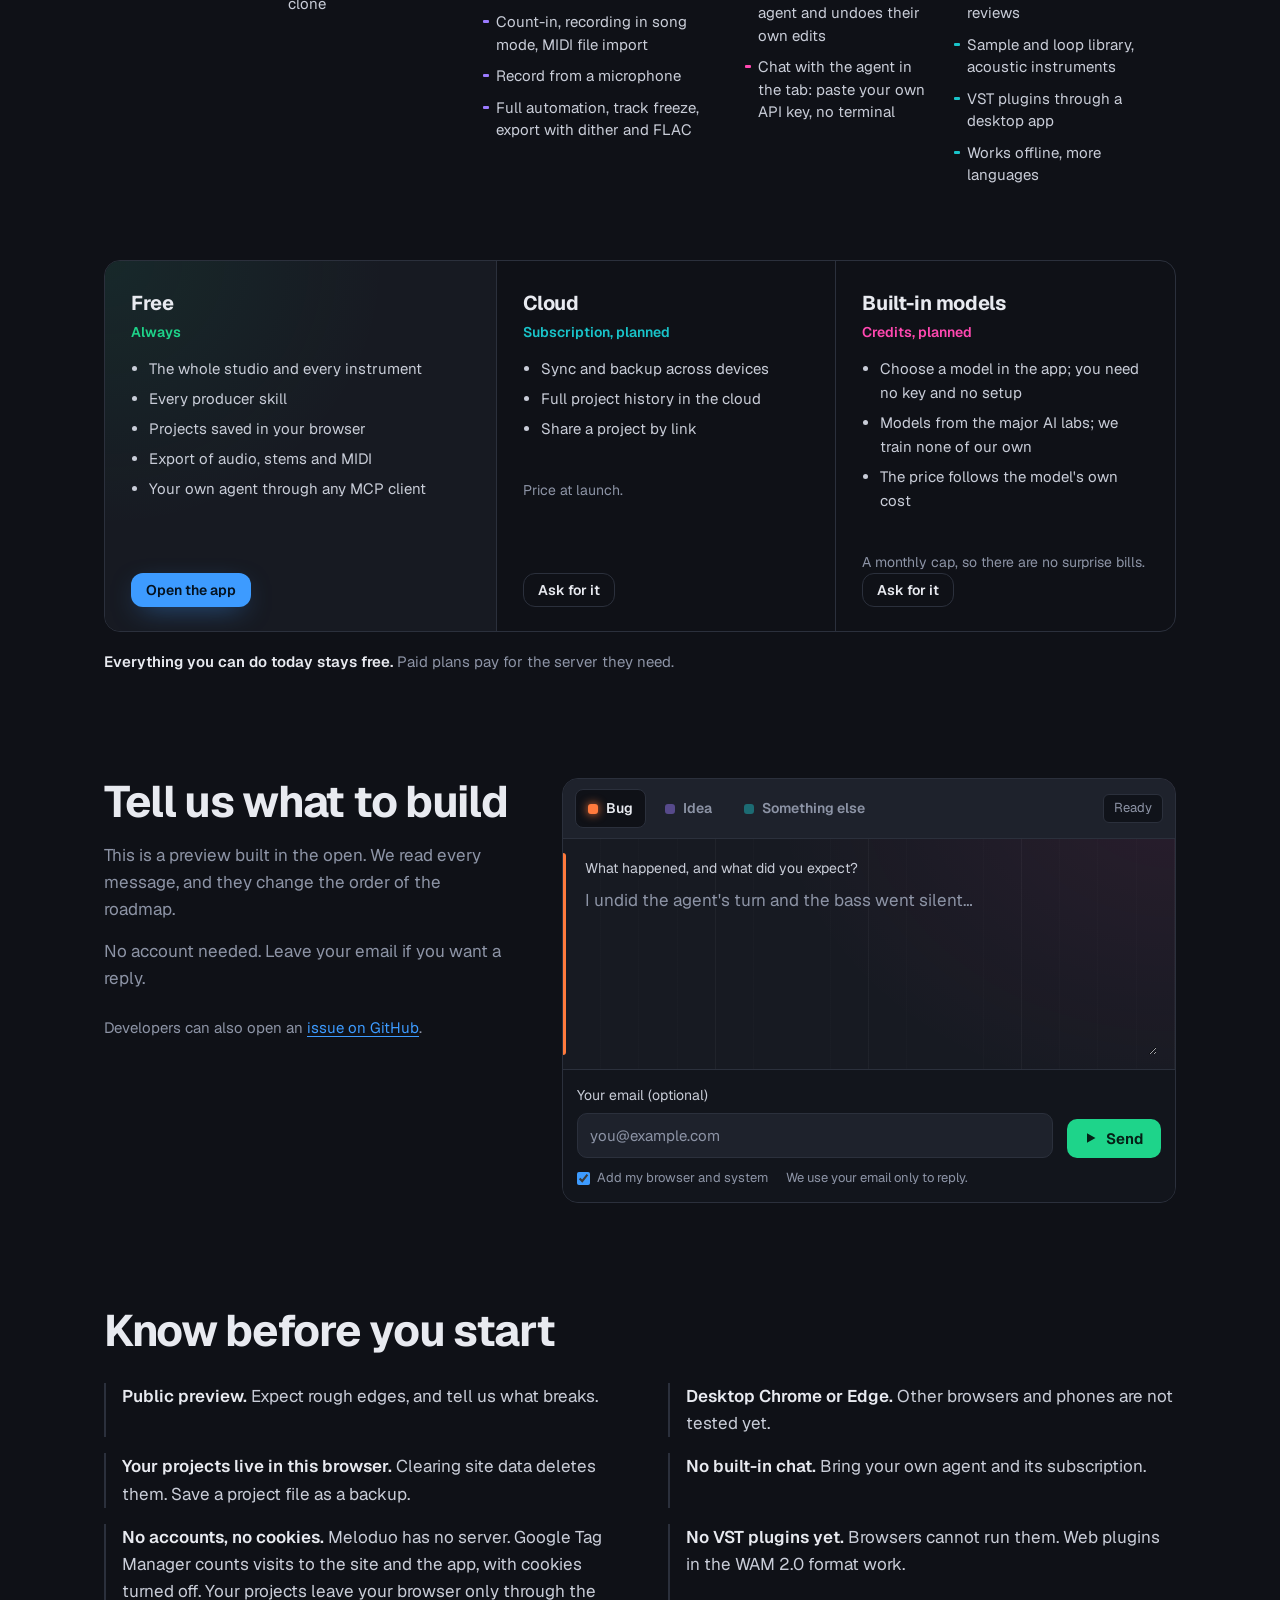
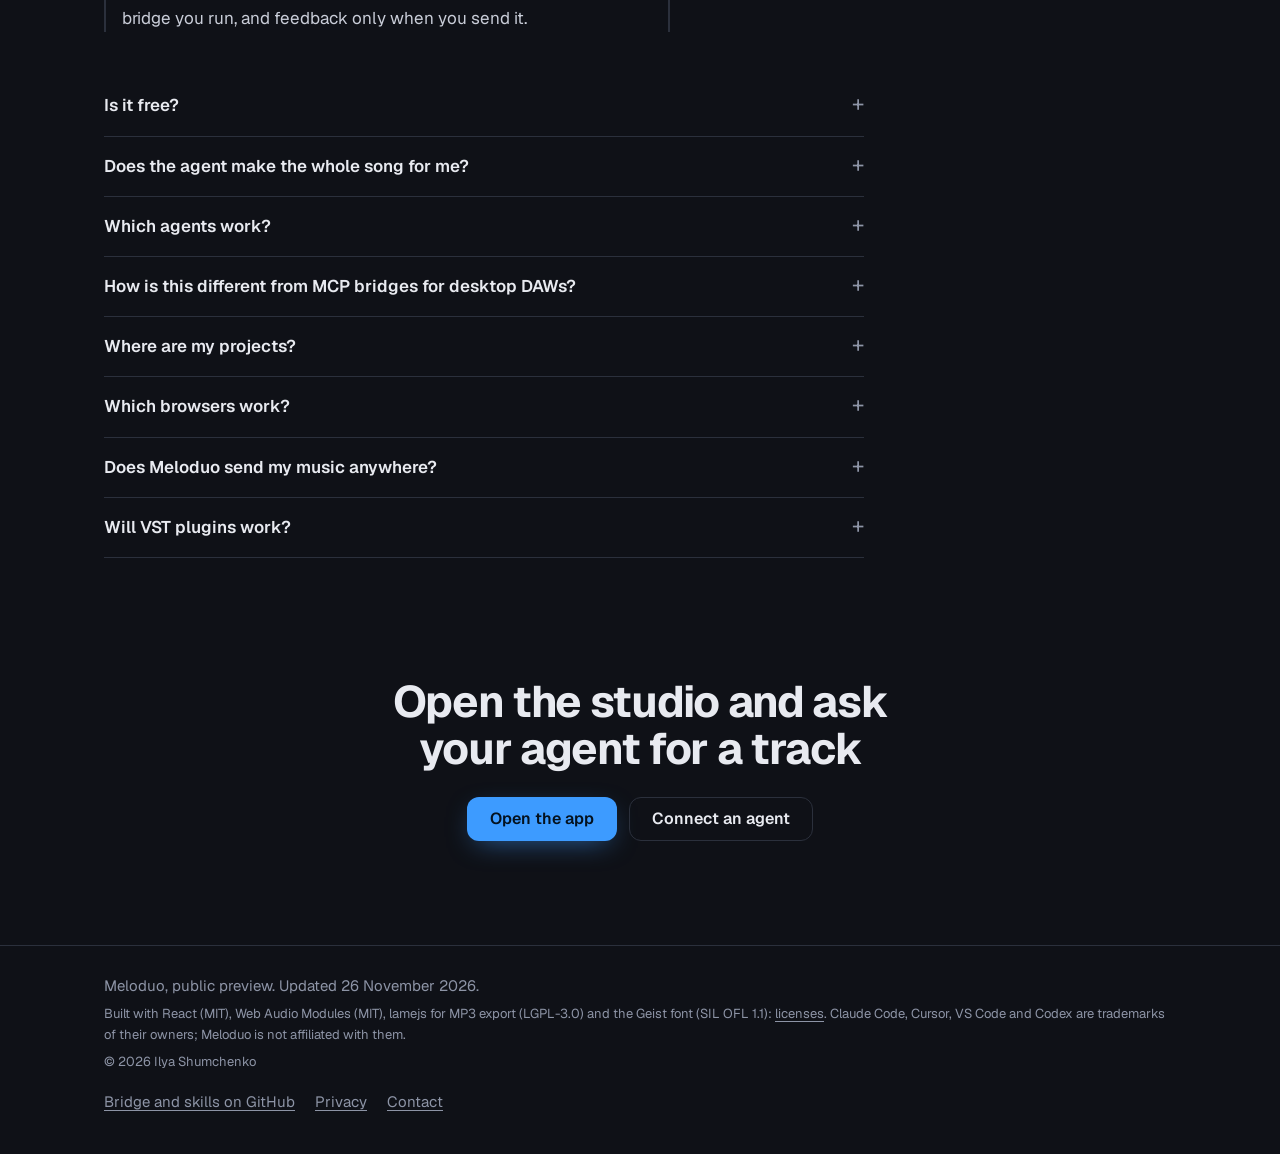
==== commit 06a9c05f: "Deploy 062f5d3" ====
--- a/index.html
+++ b/index.html
@@ -506,6 +506,7 @@
   *, *::before, *::after { animation: none !important; transition: none !important; }
 }
 </style>
+<script async src="/app/analytics.js"></script>
 </head>
 <body>
 <header class="top" id="top">
@@ -709,7 +710,7 @@
       <div><h3>Goes to your AI provider</h3><ul><li>The project state the agent reads: notes, channels, settings</li><li>Render reports: numbers, not audio</li><li>Your messages to the agent</li></ul></div>
       <div><h3>What the agent cannot do through Meloduo</h3><ul><li>Open other projects in your library or import files</li><li>Add web plugins: it only turns the knobs of the ones you added</li><li>Make a change you cannot undo while the tab is open</li></ul></div>
     </div>
-    <p class="dim prose" style="margin-top:20px">GitHub hosts this site and, like any web host, sees your IP address. A web plugin you add yourself loads its code from the site you got it from.</p>
+    <p class="dim prose" style="margin-top:20px">GitHub hosts this site and, like any web host, sees your IP address. The site and the app load Google Tag Manager to count visits, with cookies turned off. A web plugin you add yourself loads its code from the site you got it from.</p>
     <p class="dim prose">The feedback form sends the topic, your message, this page's address, your email if you give one, and for a bug your browser and system unless you untick the box. Web3Forms relays it to our mailbox and, like any web service, sees your IP address. We keep it there to reply and plan, and delete it when you ask.</p>
   </section>
 
@@ -885,7 +886,7 @@
       <li><b>Desktop Chrome or Edge.</b> Other browsers and phones are not tested yet.</li>
       <li><b>Your projects live in this browser.</b> Clearing site data deletes them. Save a project file as a backup.</li>
       <li><b>No built-in chat.</b> Bring your own agent and its subscription.</li>
-      <li><b>No accounts, no cookies, no tracking.</b> Meloduo has no server. Your projects leave your browser only through the bridge you run, and feedback only when you send it.</li>
+      <li><b>No accounts, no cookies.</b> Meloduo has no server. Google Tag Manager counts visits to the site and the app, with cookies turned off. Your projects leave your browser only through the bridge you run, and feedback only when you send it.</li>
       <li><b>No VST plugins yet.</b> Browsers cannot run them. Web plugins in the WAM 2.0 format work.</li>
     </ul>
     <div style="margin-top:44px">
@@ -912,7 +913,7 @@
 <footer>
   <div class="wrap">
     <div>
-      <p>Meloduo, public preview. Updated 23 November 2026.</p>
+      <p>Meloduo, public preview. Updated 26 November 2026.</p>
       <p class="credits">Built with React (MIT), Web Audio Modules (MIT), lamejs for MP3 export (LGPL-3.0) and the Geist font (SIL OFL 1.1): <a href="licenses.txt">licenses</a>. Claude Code, Cursor, VS Code and Codex are trademarks of their owners; Meloduo is not affiliated with them.</p>
       <p class="credits">© 2026 Ilya Shumchenko</p>
     </div>
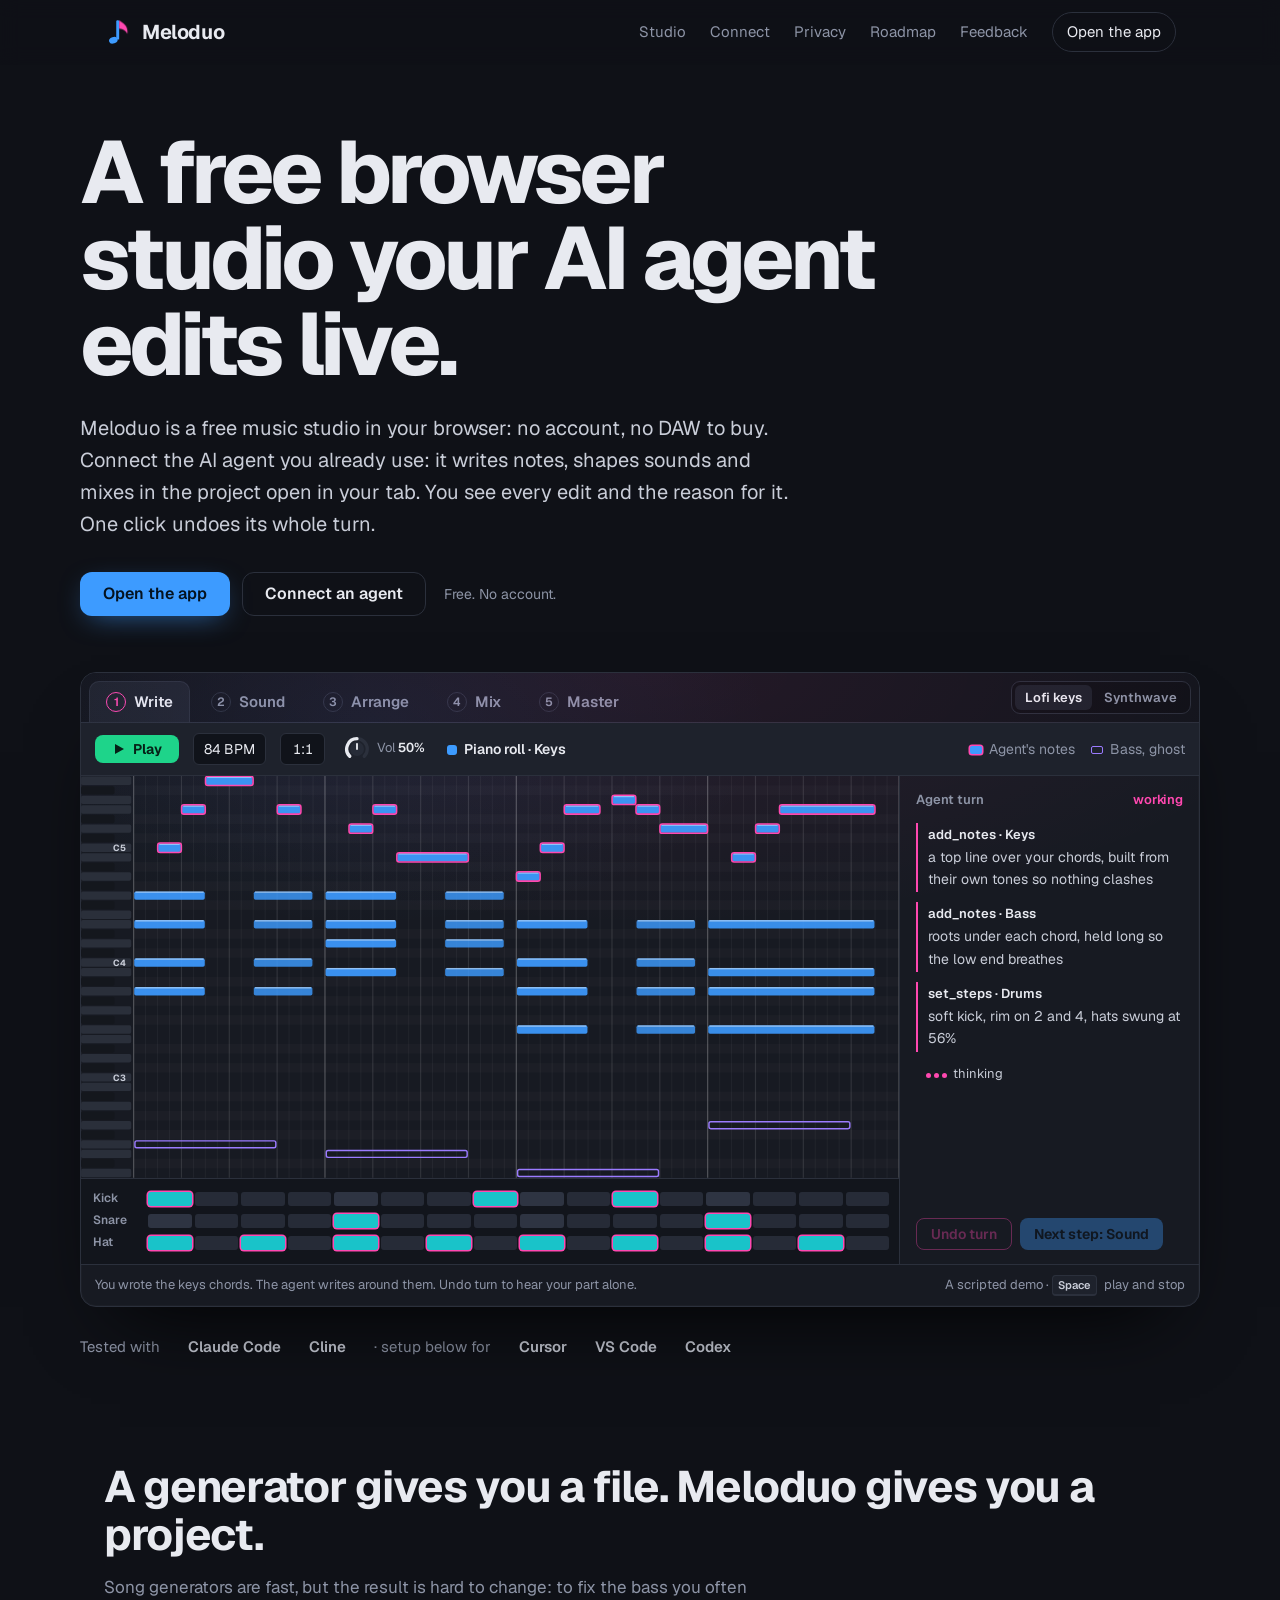
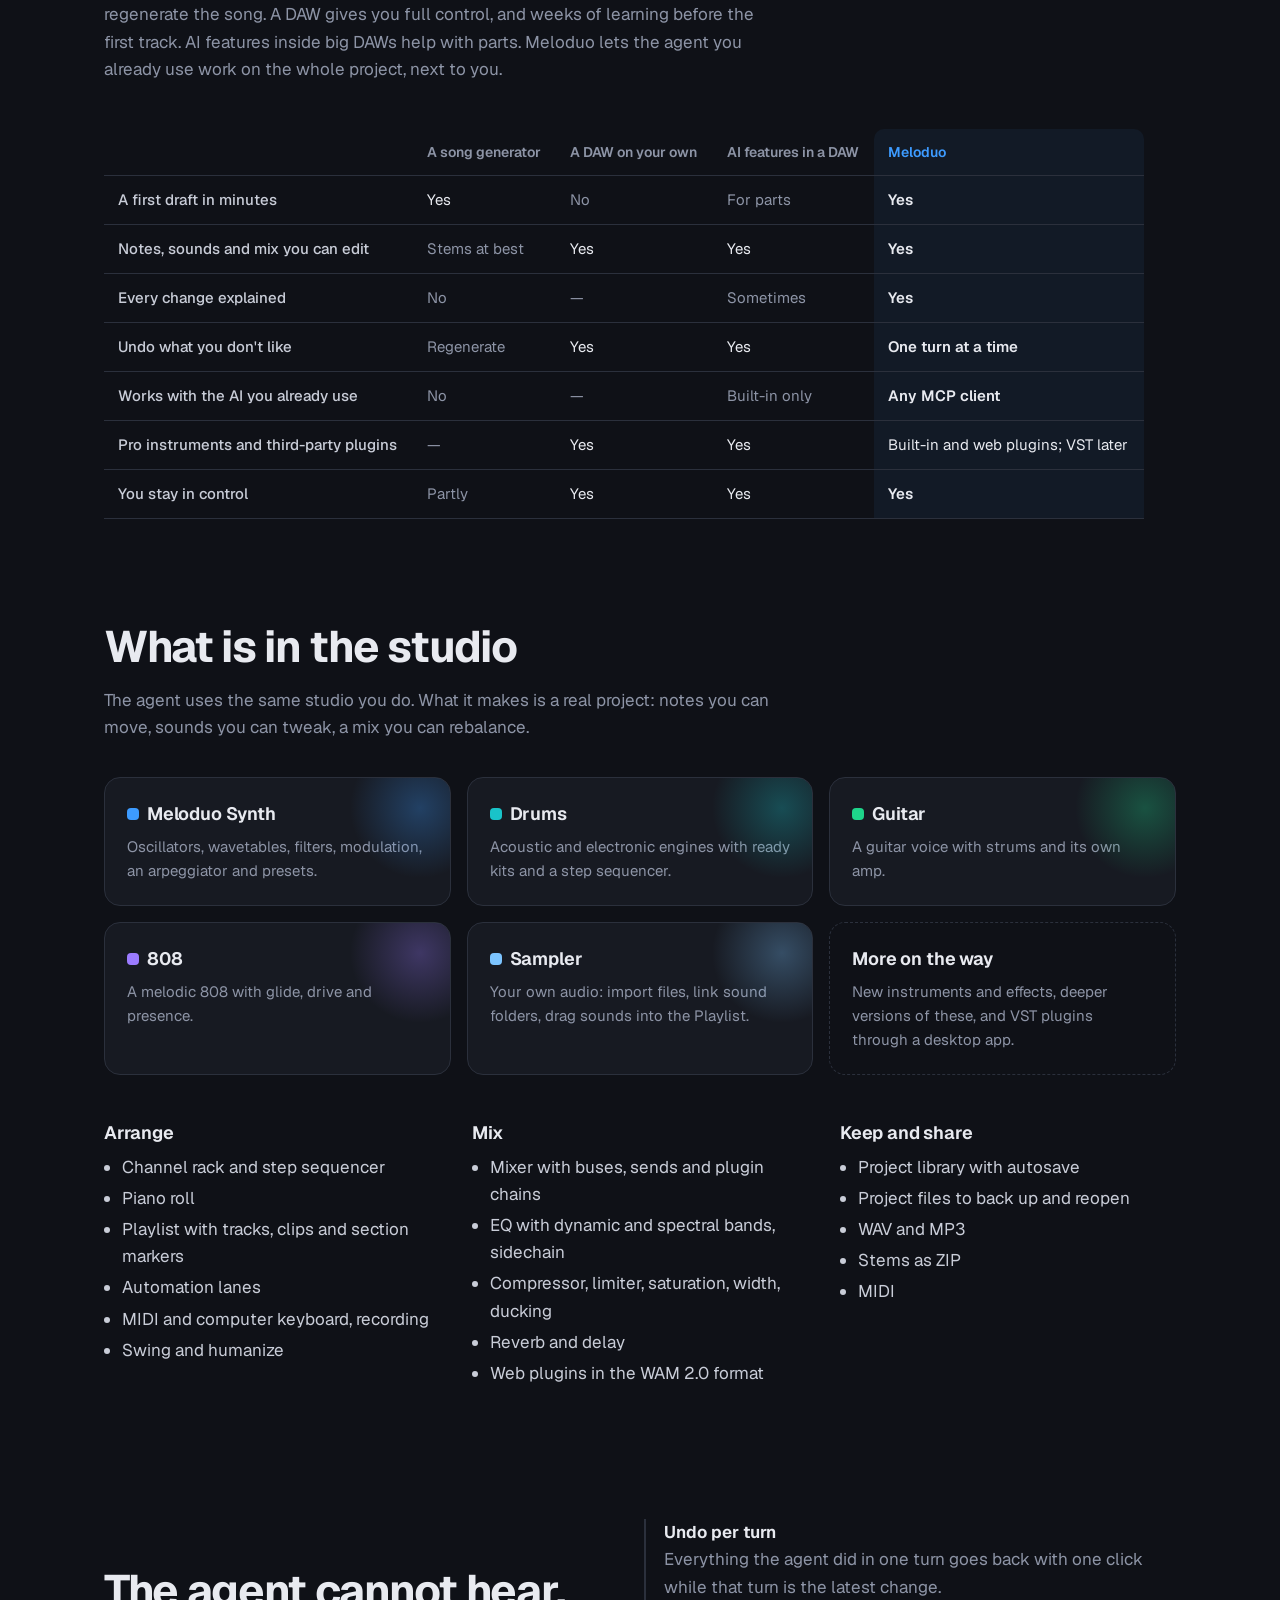
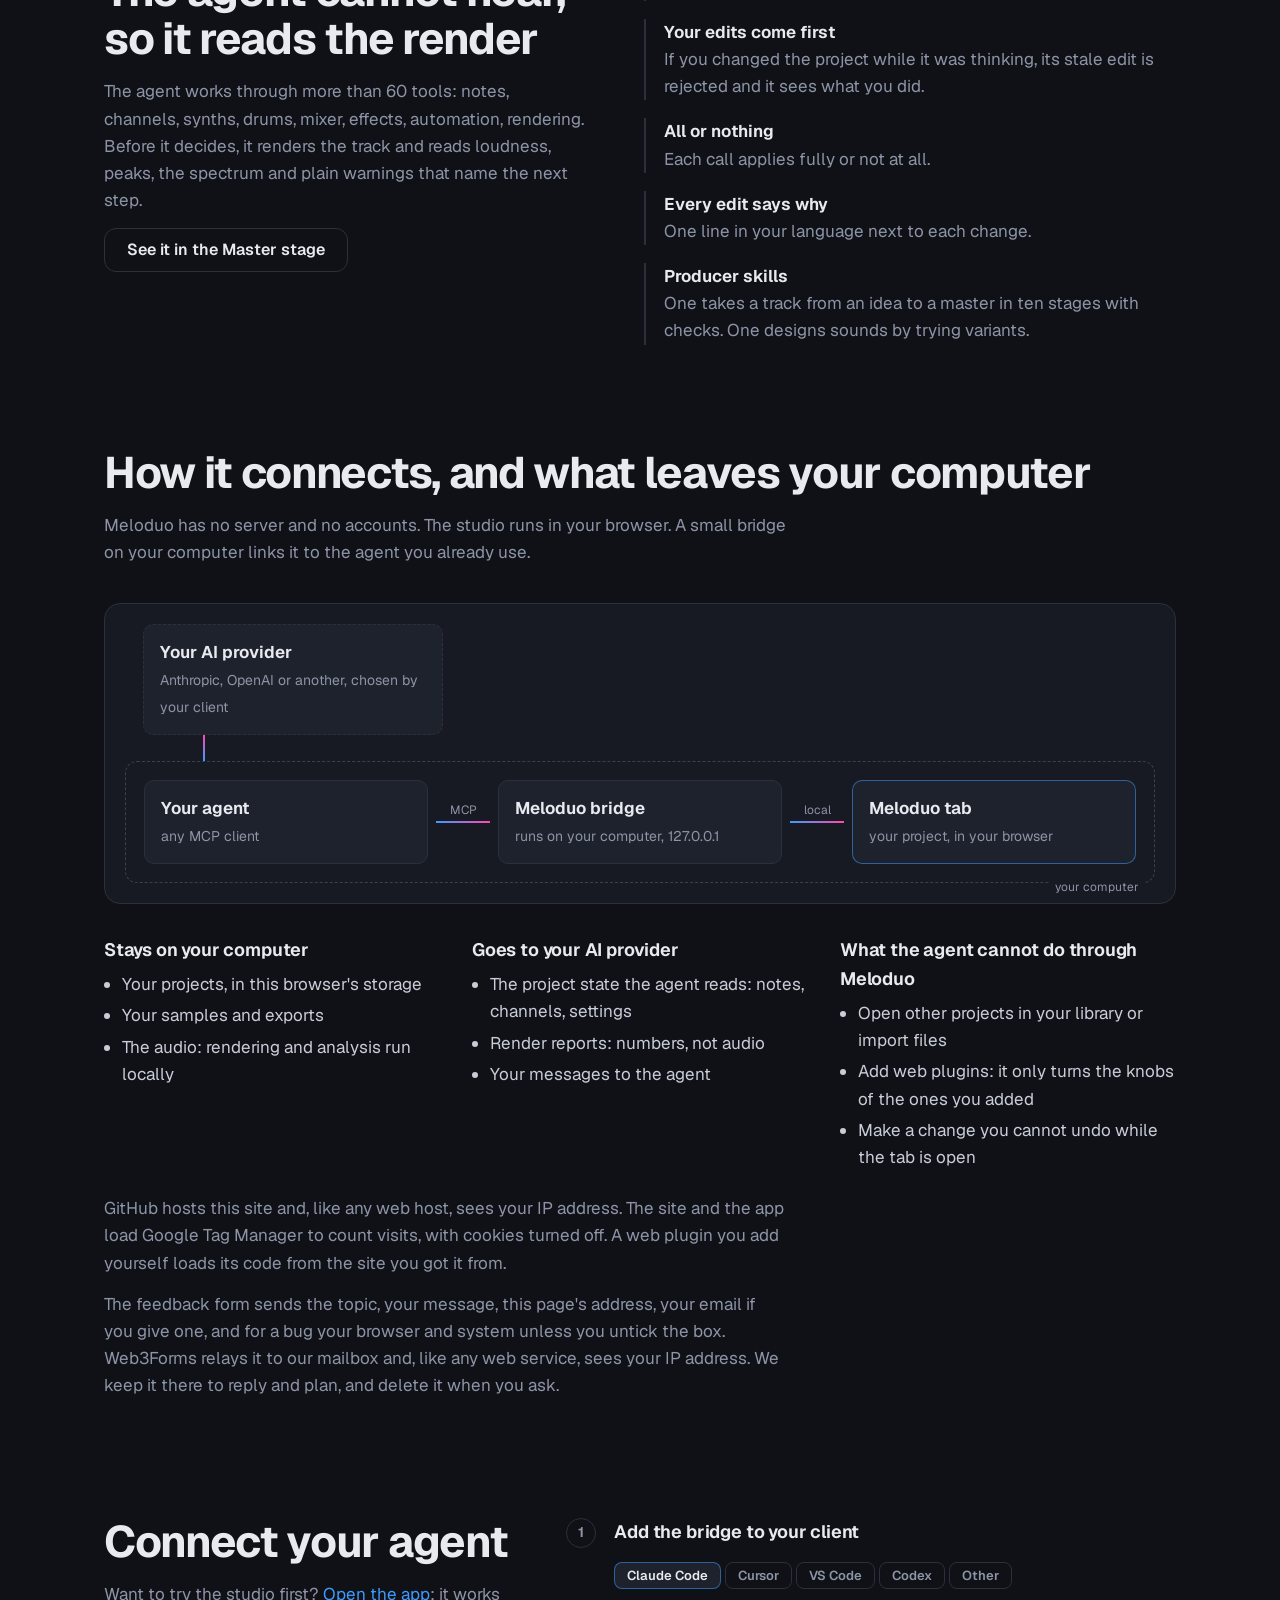
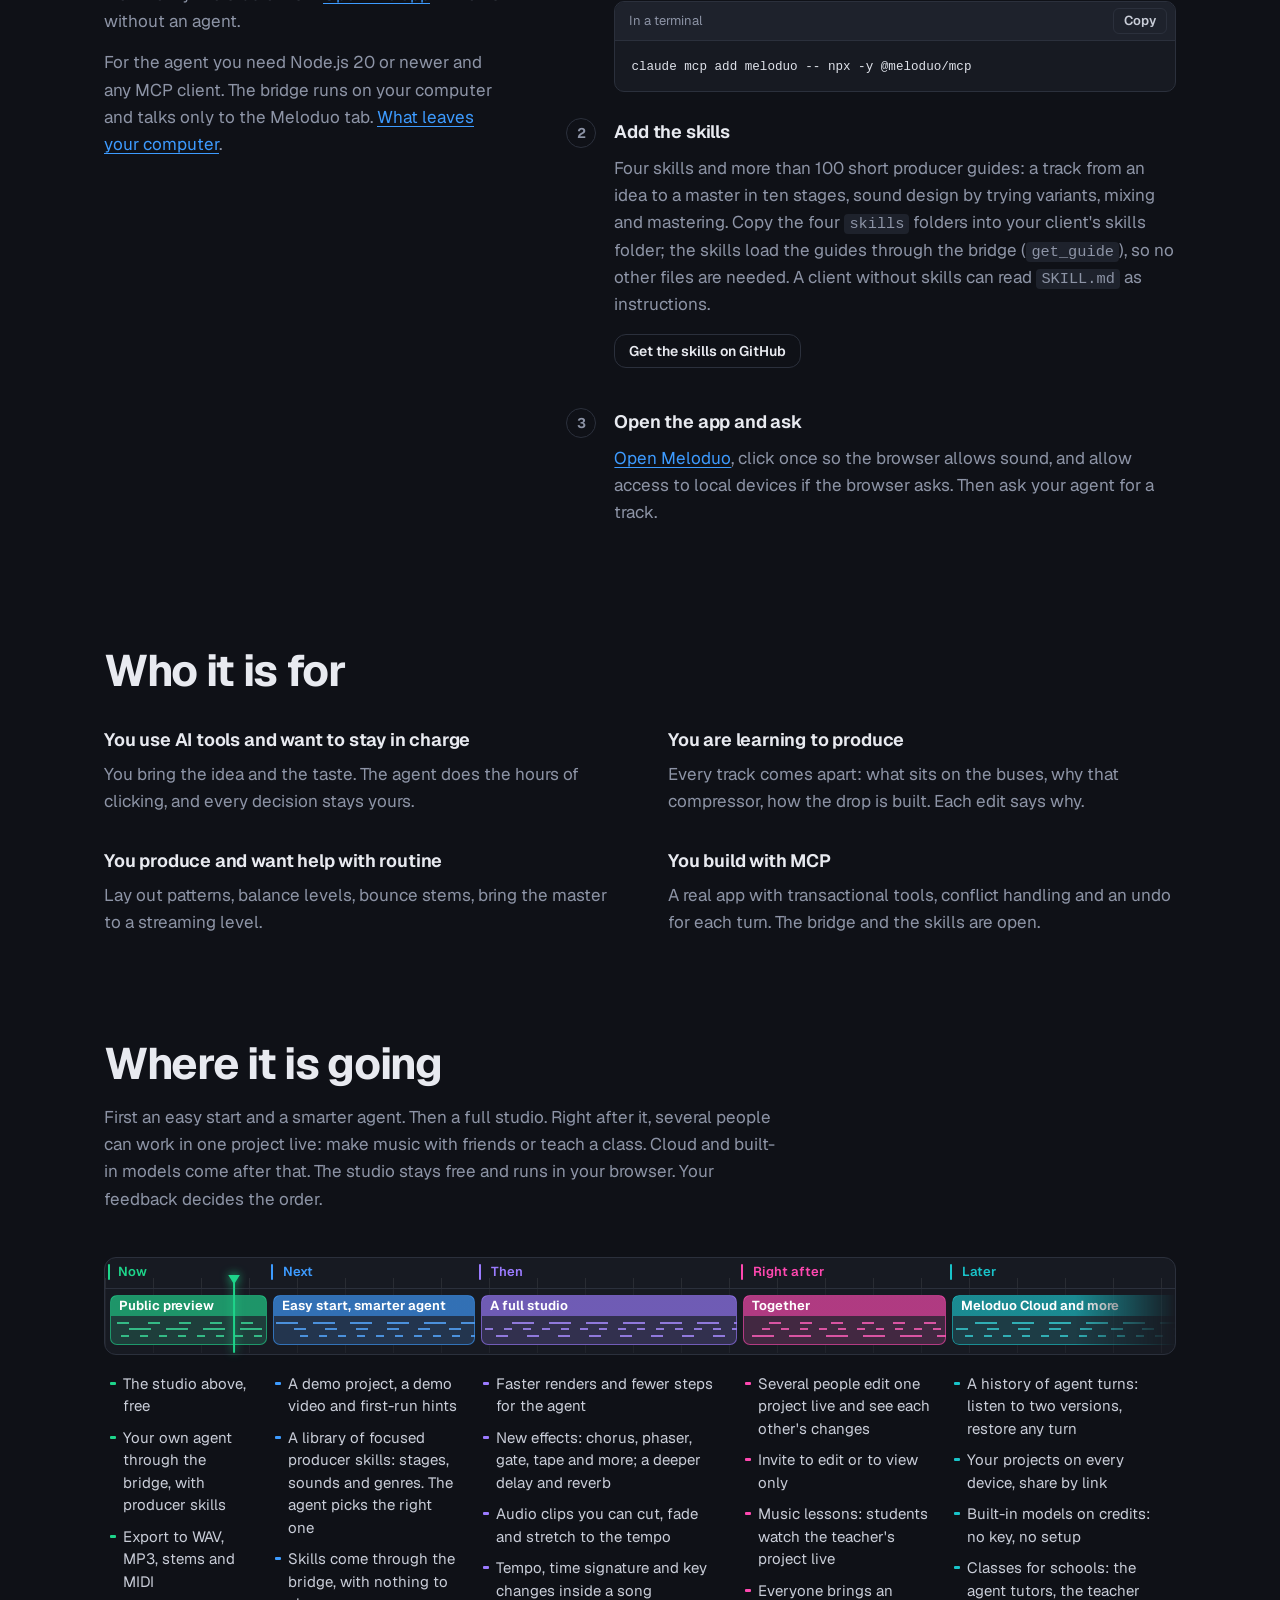
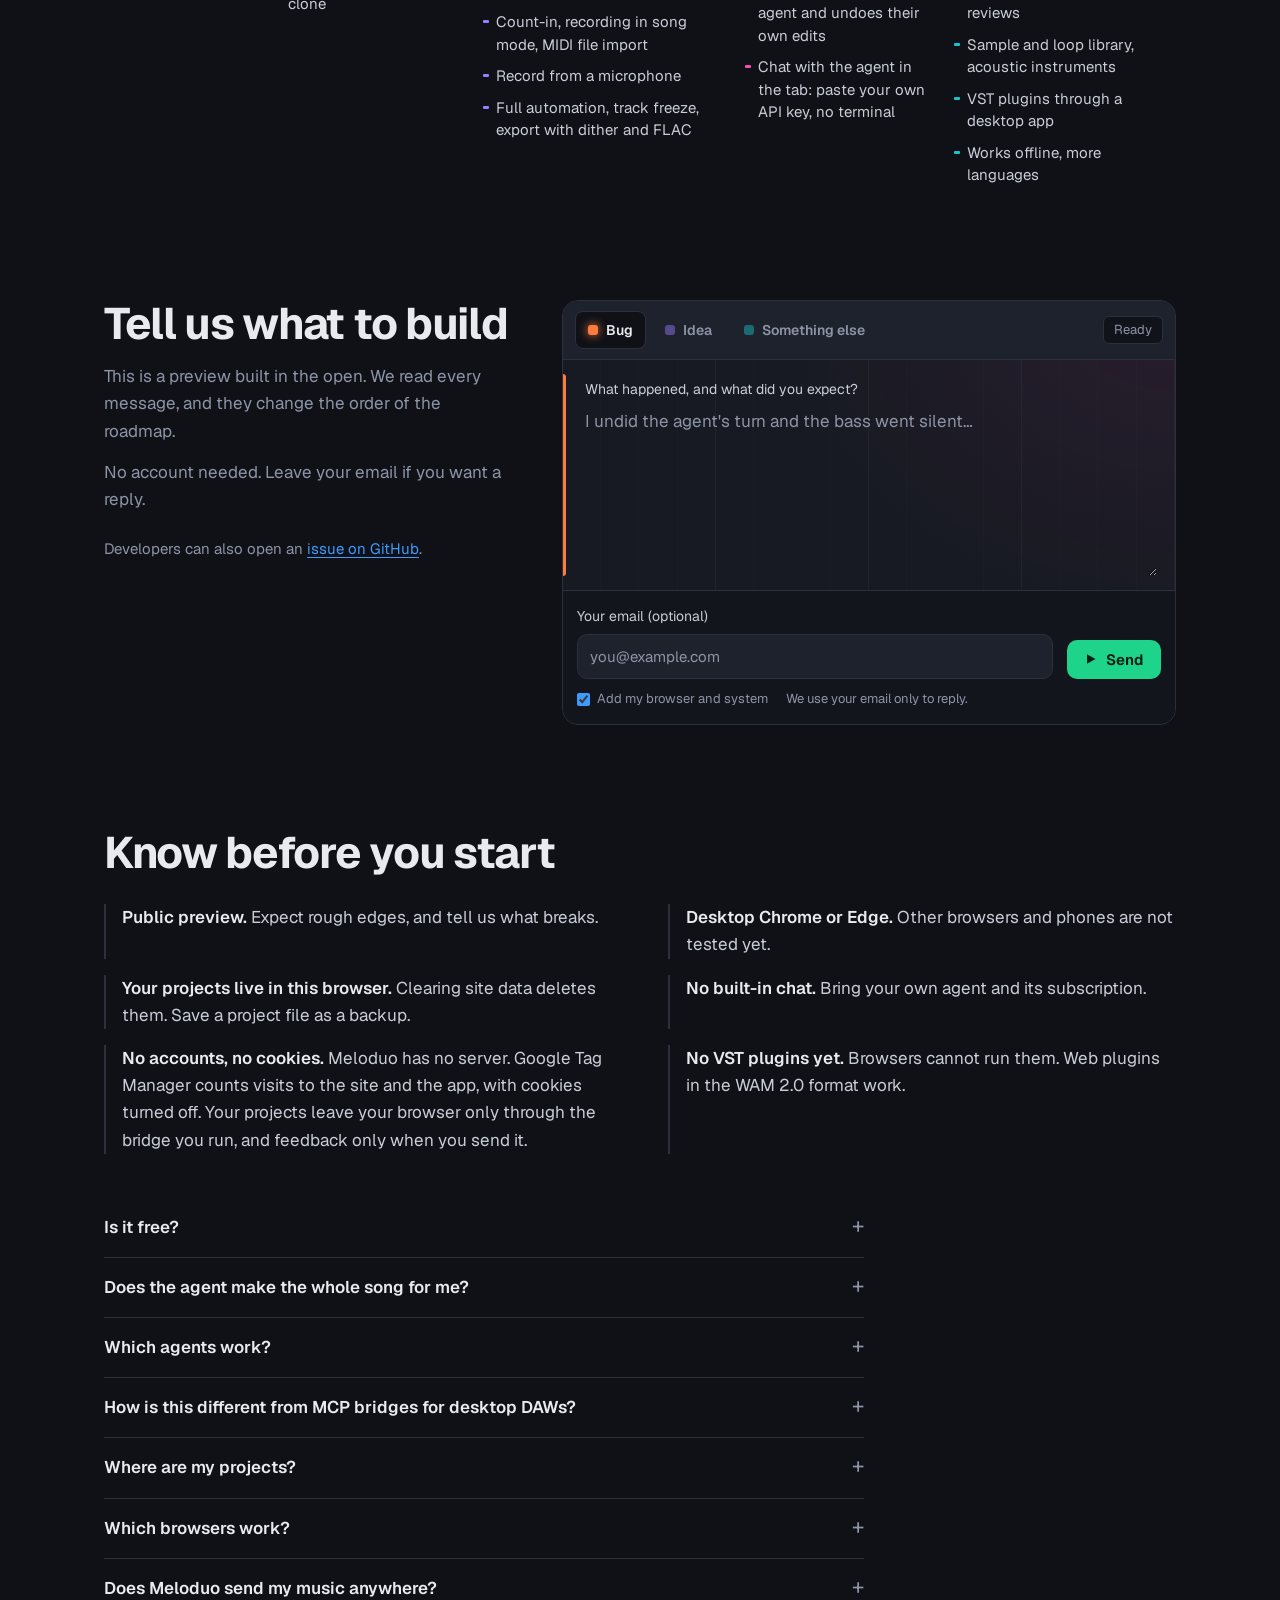
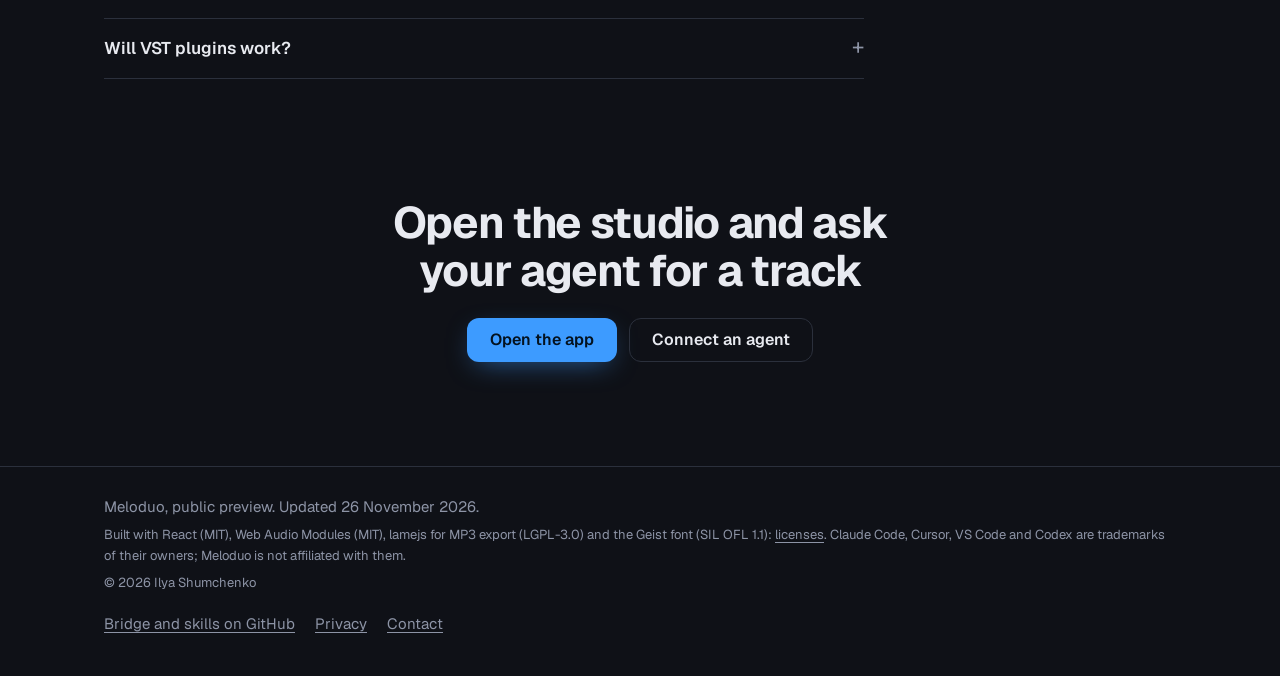
==== commit 9138bfa0: "Deploy 8827da0" ====
--- a/index.html
+++ b/index.html
@@ -223,20 +223,6 @@
 .arr ul li { margin: 0 0 9px; padding-left: 13px; position: relative; }
 .arr ul li::before { content: ''; position: absolute; left: 0; top: .6em; width: 6px; height: 3px; border-radius: 1px; background: var(--c); }
 @media (max-width: 1120px) { .arr .clip { font-size: 12px; padding: 0 6px; } }
-.plans { display: grid; grid-template-columns: 1.15fr 1fr 1fr; margin-top: 64px; border: 1px solid var(--line); border-radius: 16px; overflow: hidden; }
-.plans > div { padding: 26px 26px 24px; }
-.plans > div + div { border-left: 1px solid var(--line); }
-.plans .free { background: radial-gradient(120% 120% at 0% 0%, #1ed48a14, transparent 60%), var(--panel); }
-.plans .name { font-size: 20px; font-weight: 700; letter-spacing: -0.02em; margin: 0 0 2px; }
-.plans .how { color: var(--c); font-size: 14px; font-weight: 600; margin: 0 0 14px; }
-.plans ul { margin: 0; padding-left: 18px; color: var(--soft); font-size: 15px; }
-.plans li { margin: 0 0 6px; }
-.plans .note { color: var(--dim); font-size: 14px; margin: 14px 0 0; }
-.plans > div { display: flex; flex-direction: column; align-items: flex-start; }
-.plans .btn { margin-top: auto; }
-.plans ul { margin-bottom: 18px; }
-.promise { margin: 18px 0 0; color: var(--dim); font-size: 15px; }
-.promise b { color: var(--text); font-weight: 600; }
 @media (max-width: 920px) {
   .arr { grid-template-columns: 1fr; margin-top: 32px; }
   .arr::before { display: none; }
@@ -247,8 +233,6 @@
   .arr ul, .arr > li:first-child ul { margin-top: 16px; padding: 0; }
   .arr .ph { top: auto; bottom: 12px; left: 0; right: 0; width: auto; height: 2px; margin: 0; }
   .arr .ph::before { clip-path: none; }
-  .plans { grid-template-columns: 1fr; }
-  .plans > div + div { border-left: 0; border-top: 1px solid var(--line); }
 }
 
 /* Feedback */
@@ -802,27 +786,6 @@
         <li>Works offline, more languages</li>
       </ul></li>
     </ol>
-
-    <div class="plans">
-      <div class="free" style="--c: var(--green)"><p class="name">Free</p><p class="how">Always</p><ul>
-        <li>The whole studio and every instrument</li>
-        <li>Every producer skill</li>
-        <li>Projects saved in your browser</li>
-        <li>Export of audio, stems and MIDI</li>
-        <li>Your own agent through any MCP client</li>
-      </ul><a class="btn primary small" href="app/">Open the app</a></div>
-      <div style="--c: var(--teal)"><p class="name">Cloud</p><p class="how">Subscription, planned</p><ul>
-        <li>Sync and backup across devices</li>
-        <li>Full project history in the cloud</li>
-        <li>Share a project by link</li>
-      </ul><p class="note">Price at launch.</p><a class="btn quiet small" data-link="idea" href="#">Ask for it</a></div>
-      <div style="--c: var(--agent)"><p class="name">Built-in models</p><p class="how">Credits, planned</p><ul>
-        <li>Choose a model in the app; you need no key and no setup</li>
-        <li>Models from the major AI labs; we train none of our own</li>
-        <li>The price follows the model's own cost</li>
-      </ul><p class="note">A monthly cap, so there are no surprise bills.</p><a class="btn quiet small" data-link="idea" href="#">Ask for it</a></div>
-    </div>
-    <p class="promise"><b>Everything you can do today stays free.</b> Paid plans pay for the server they need.</p>
   </section>
 
   <section class="wrap" id="talk">
@@ -925,7 +888,6 @@
 // Fill in before publishing; an empty link hides its line.
 const LINKS = {
   bug: 'https://github.com/meloduo/meloduo-agent/issues/new',
-  idea: 'https://github.com/meloduo/meloduo-agent/discussions',
   survey: '',
   skills: 'https://github.com/meloduo/meloduo-agent/tree/main/skills',
   updates: '',
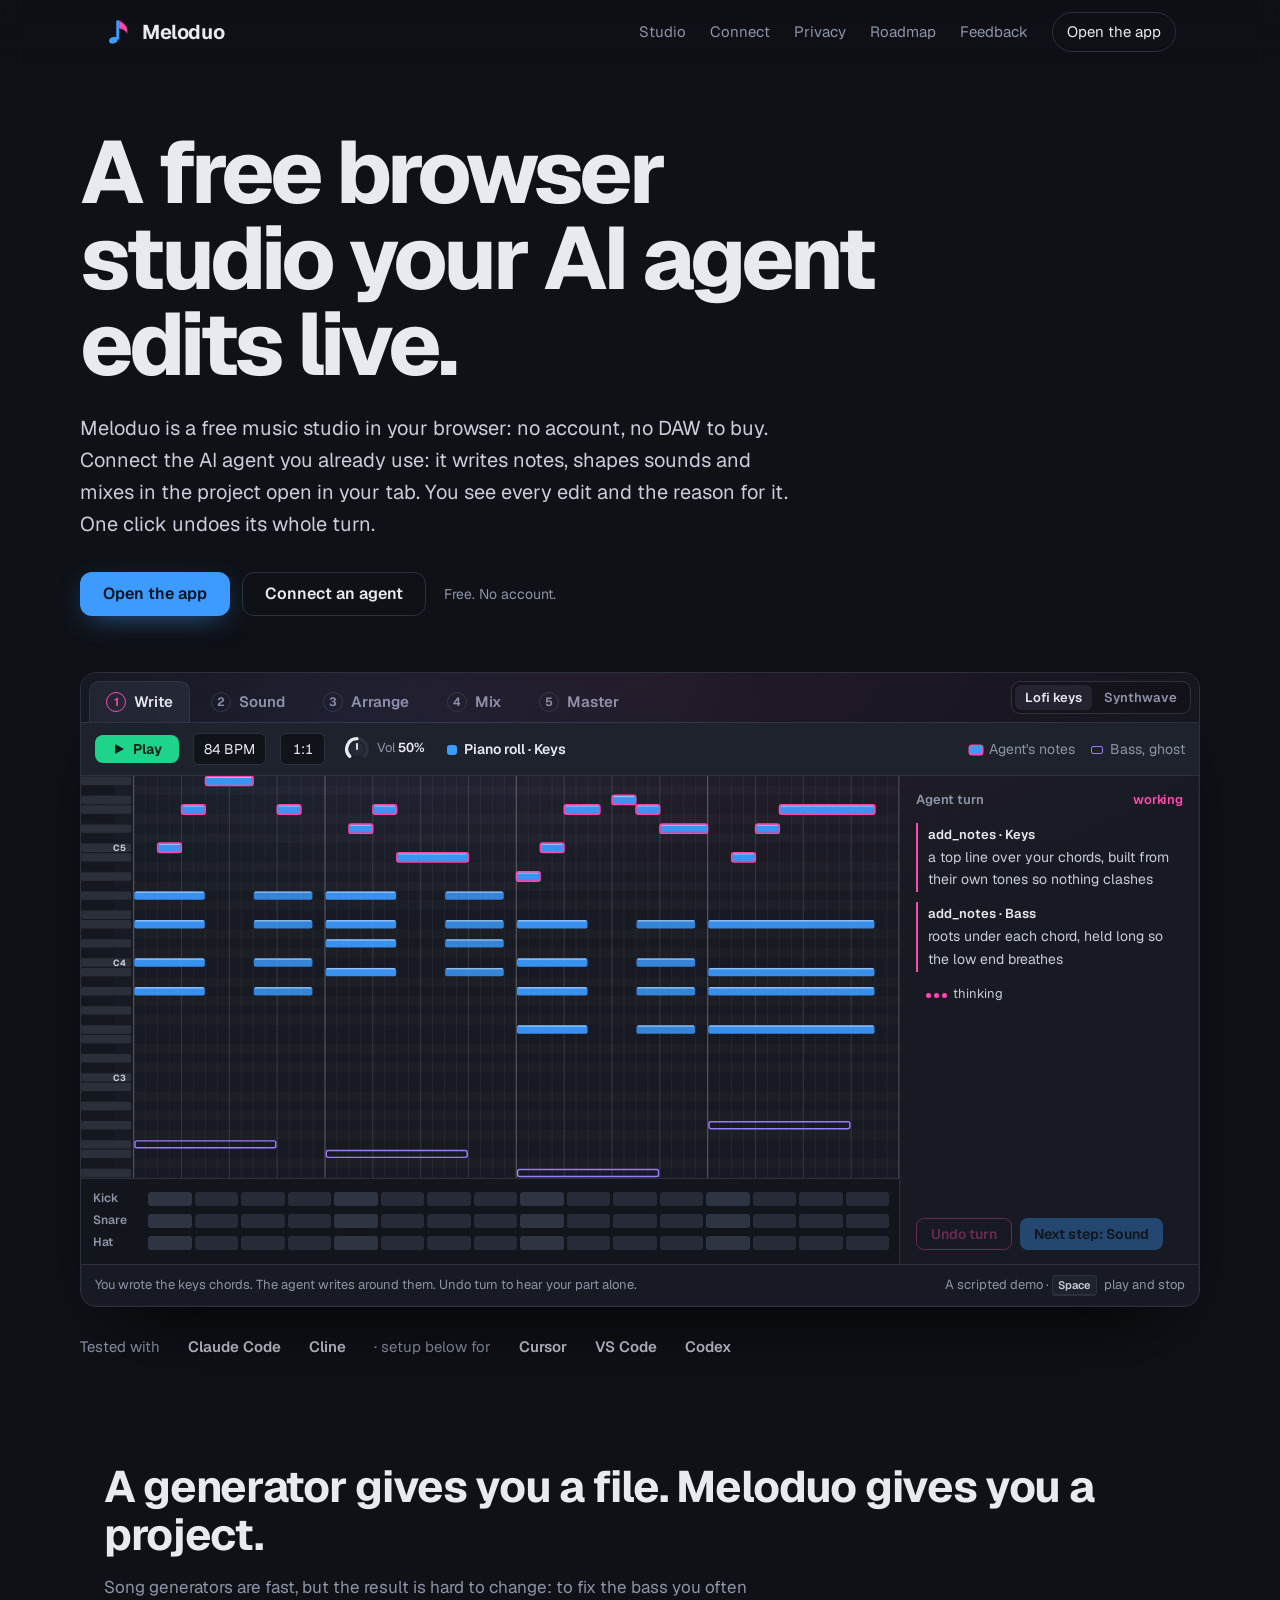
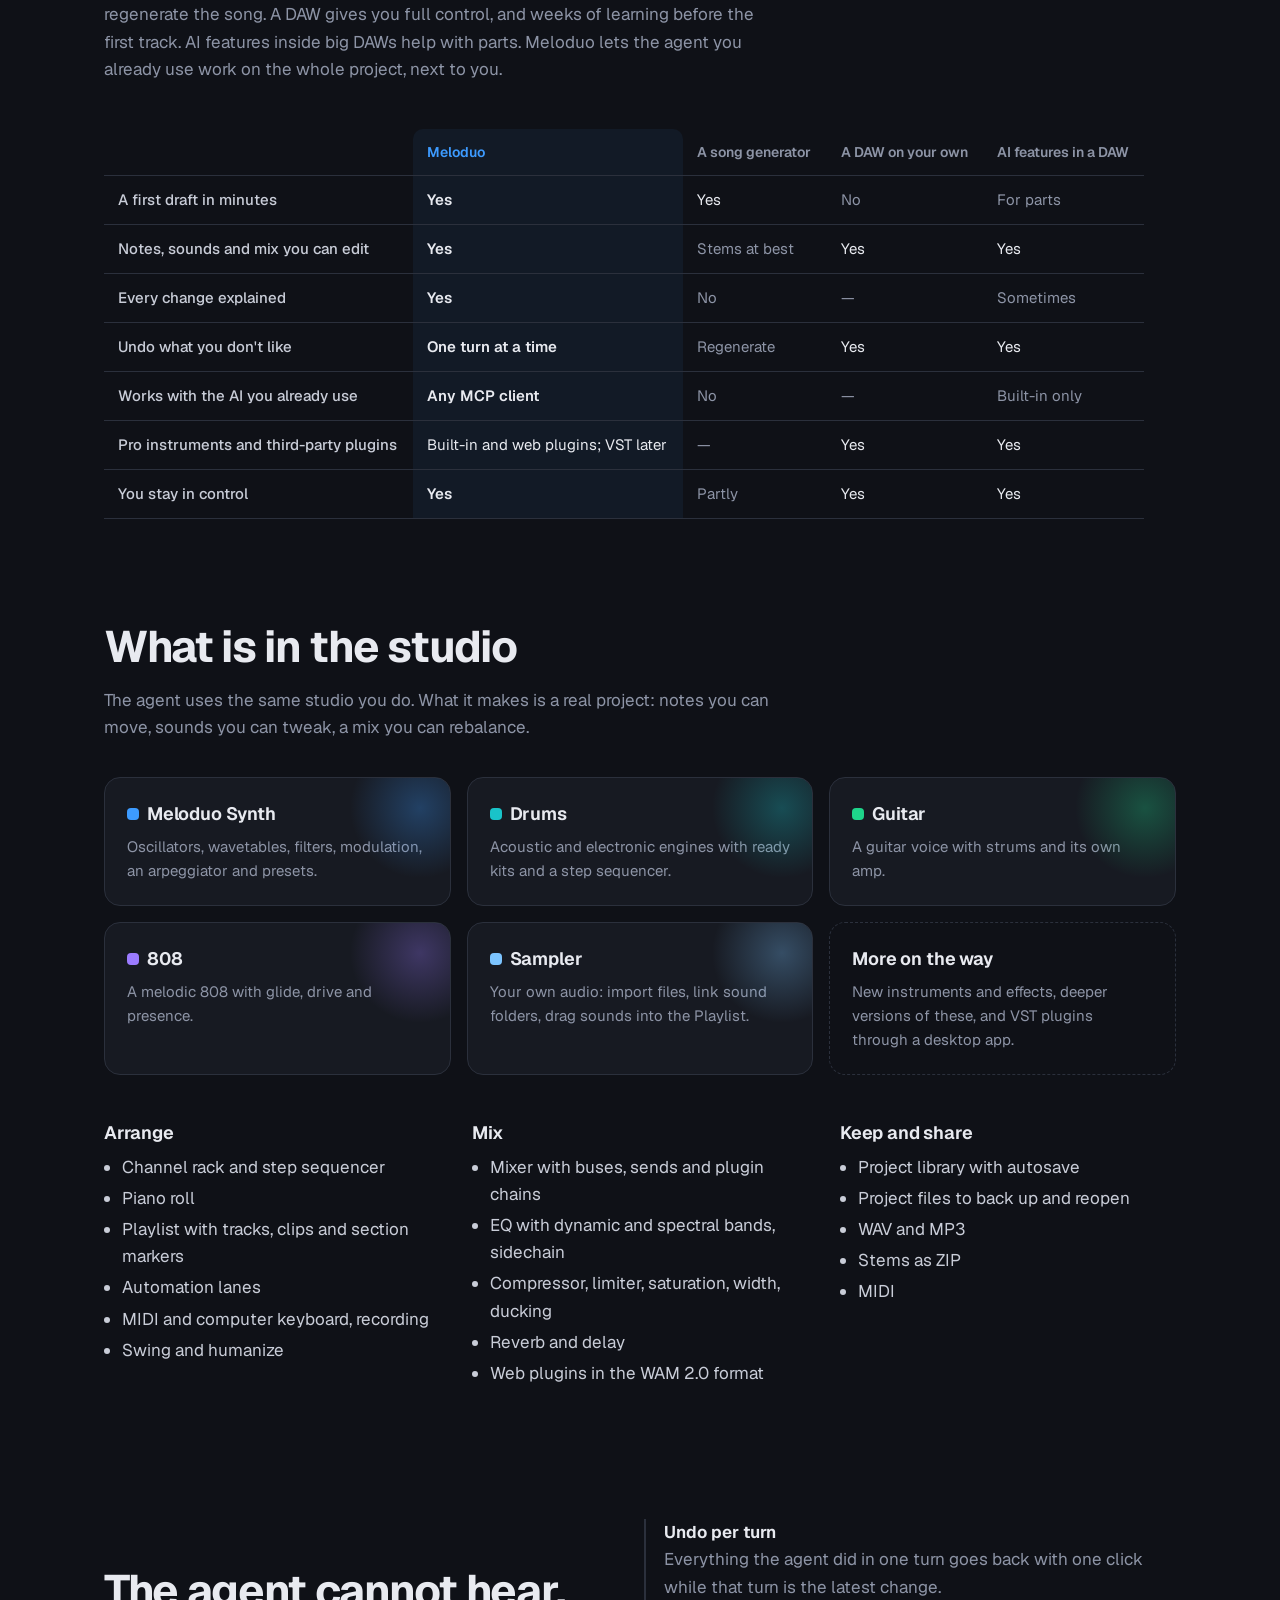
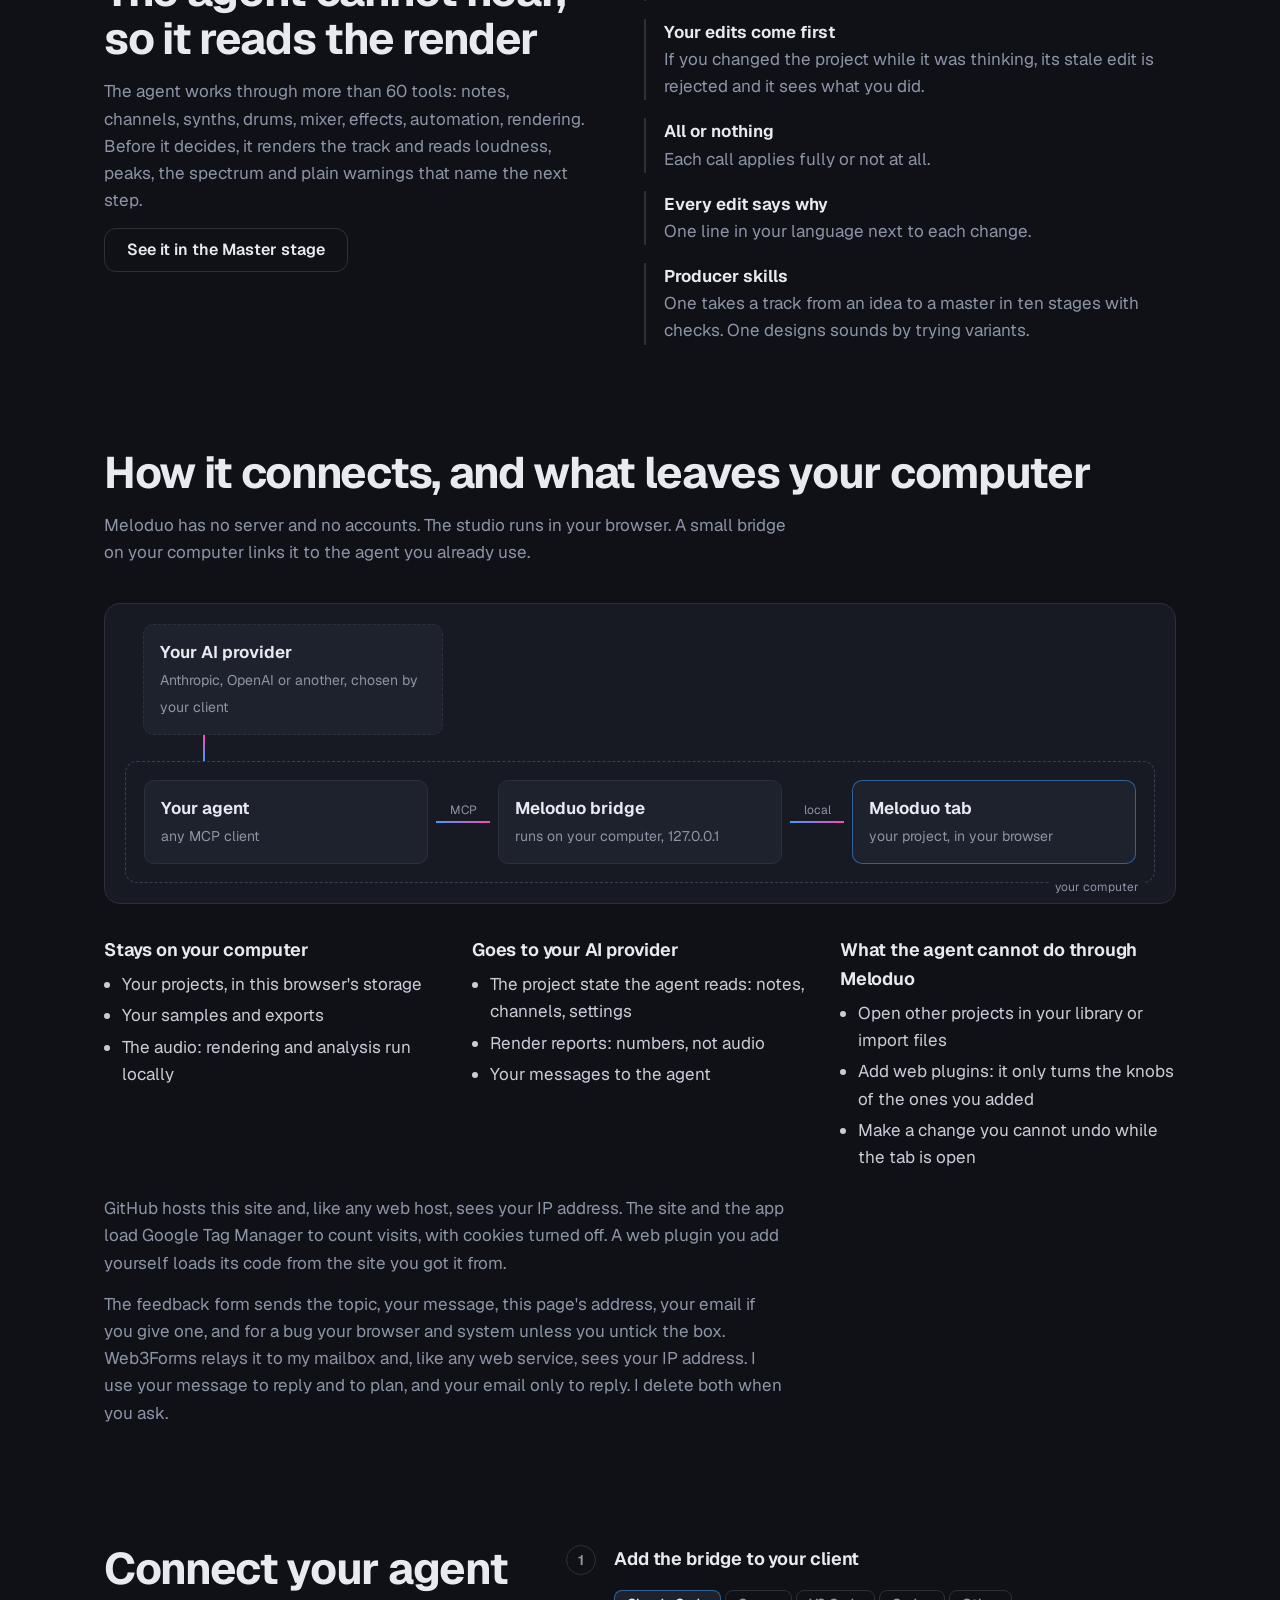
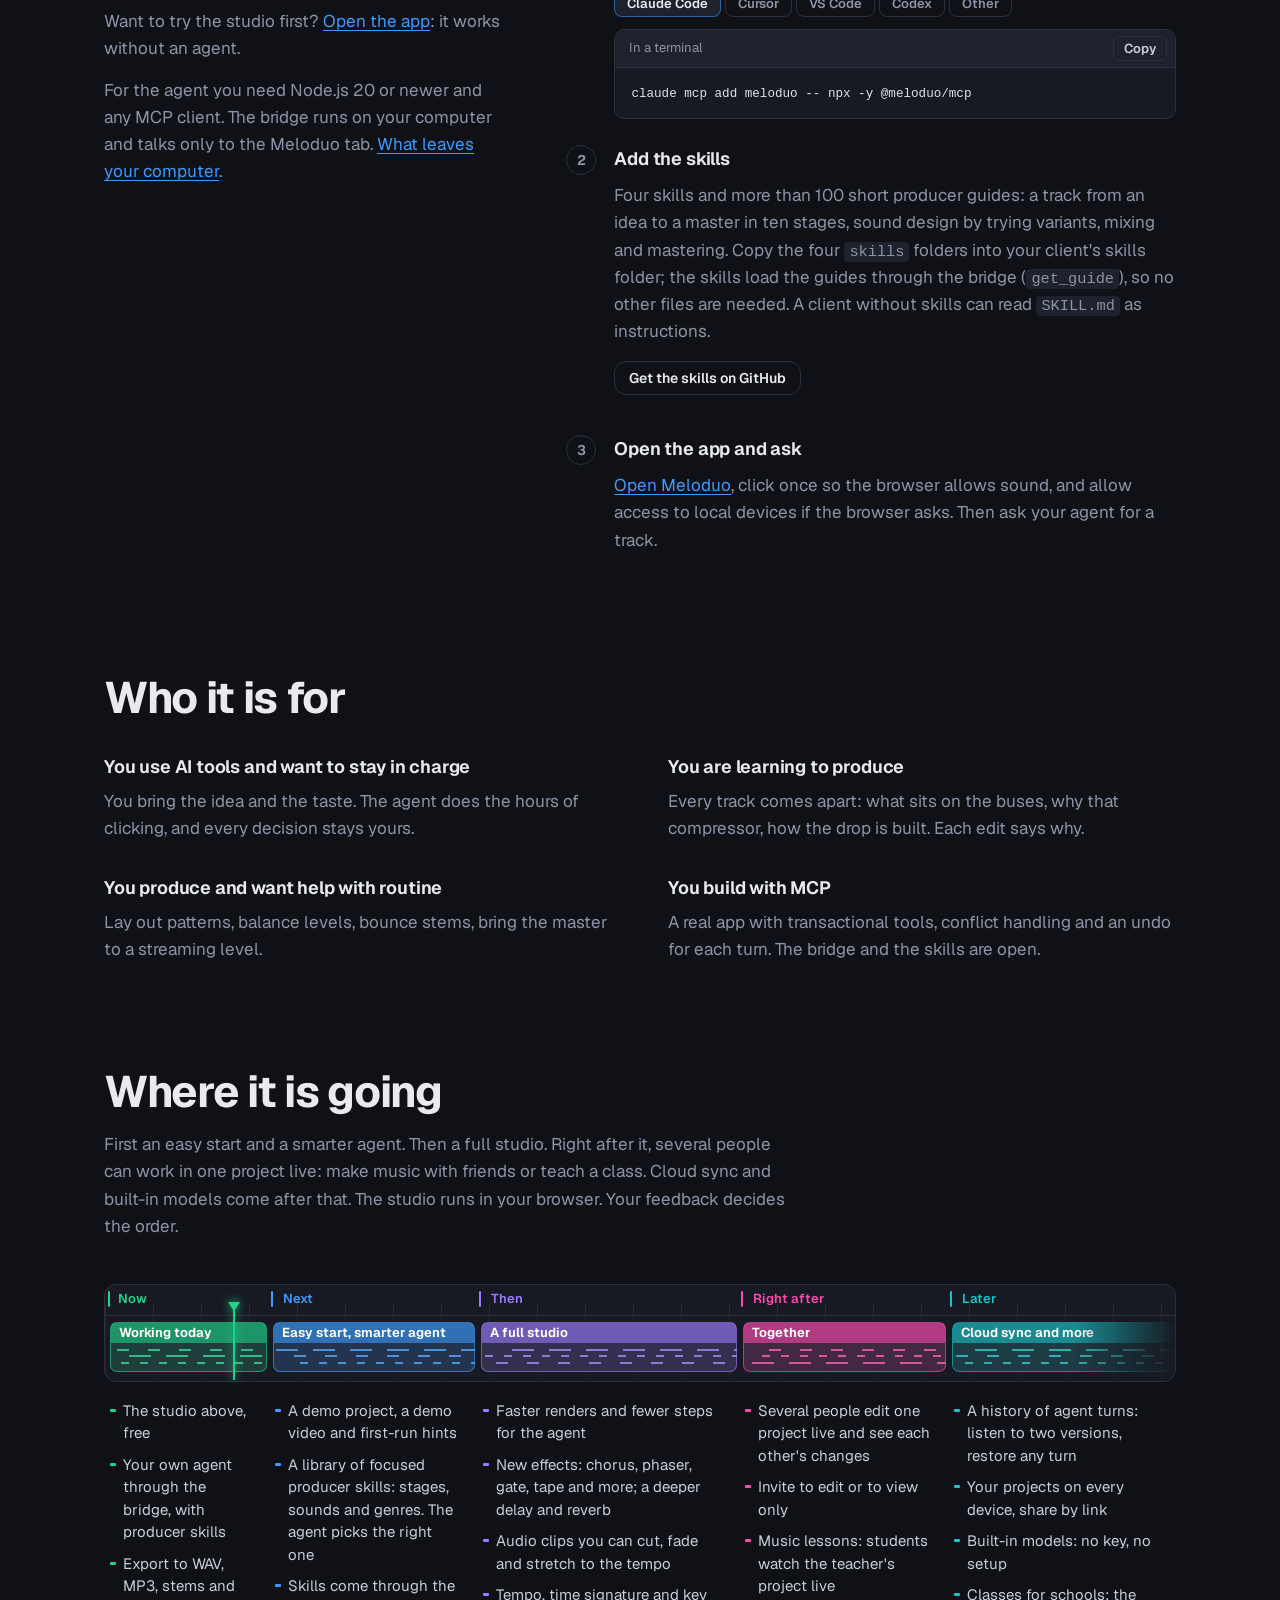
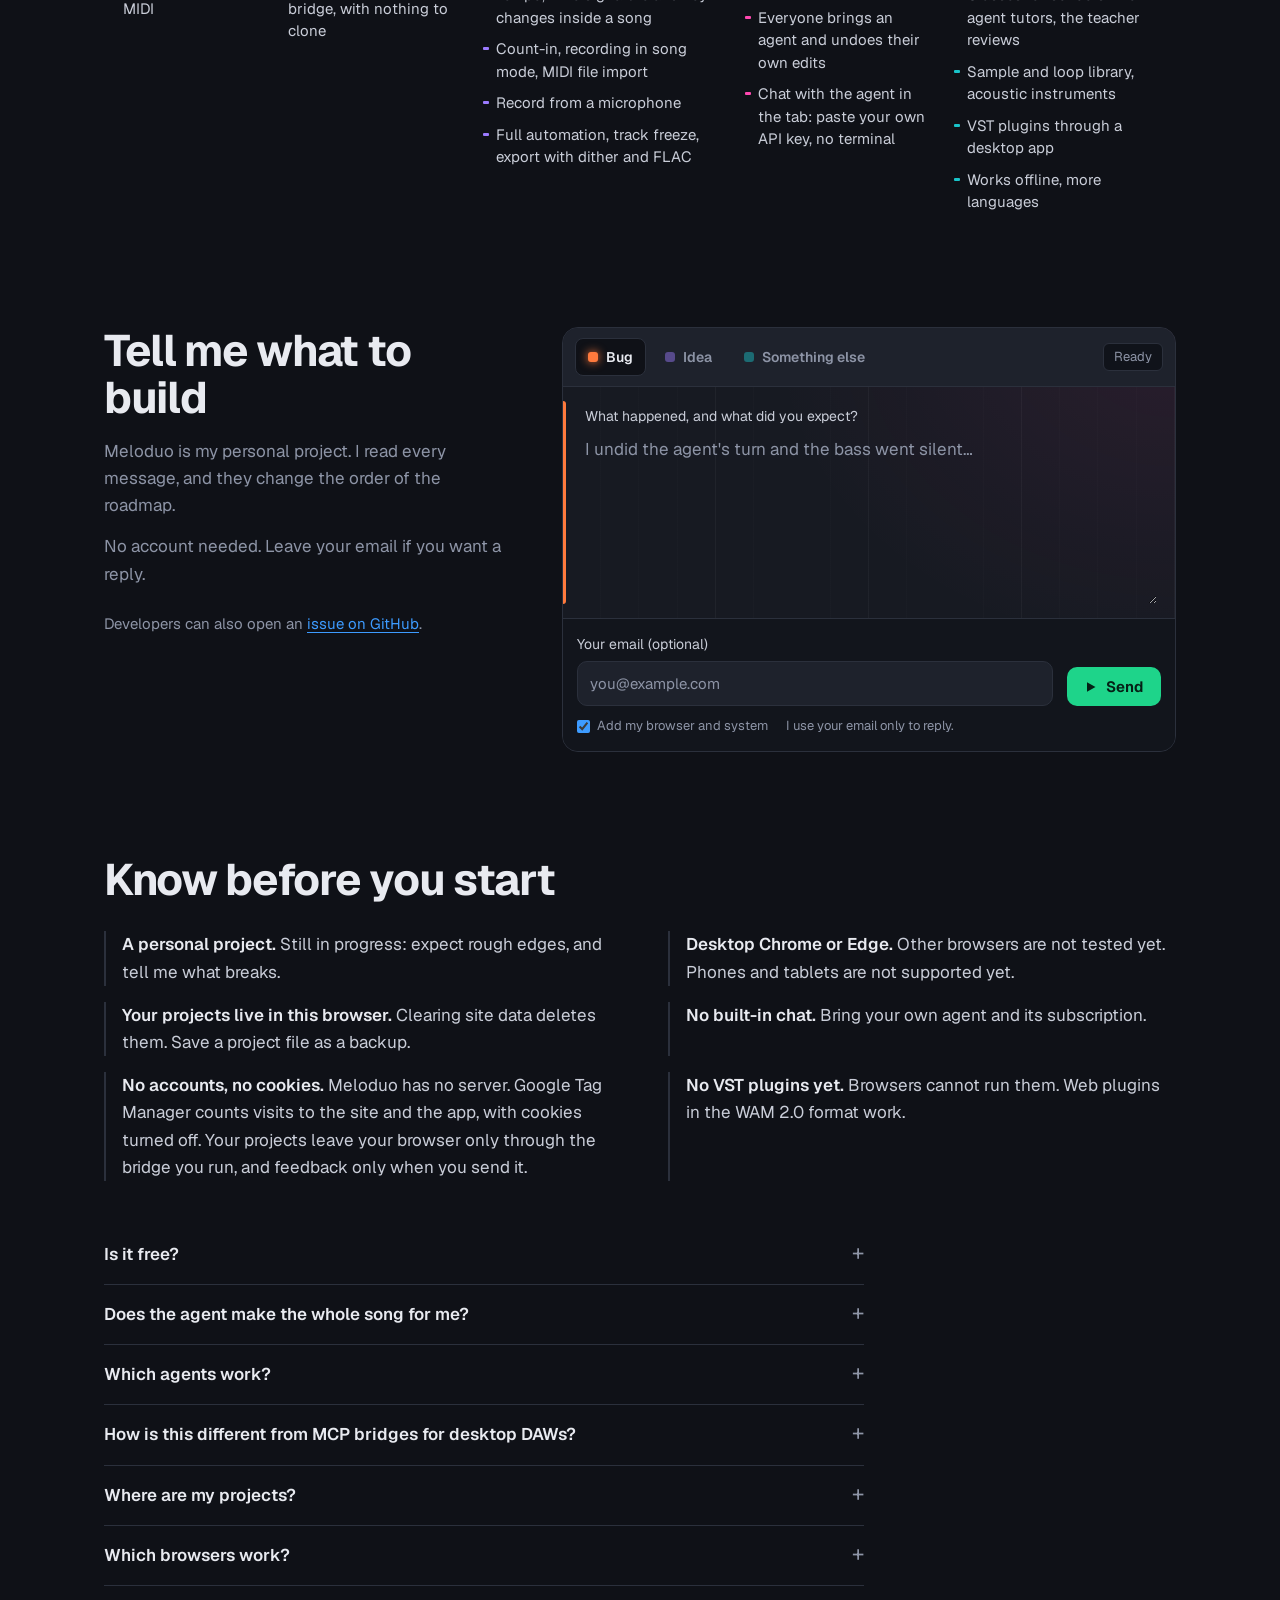
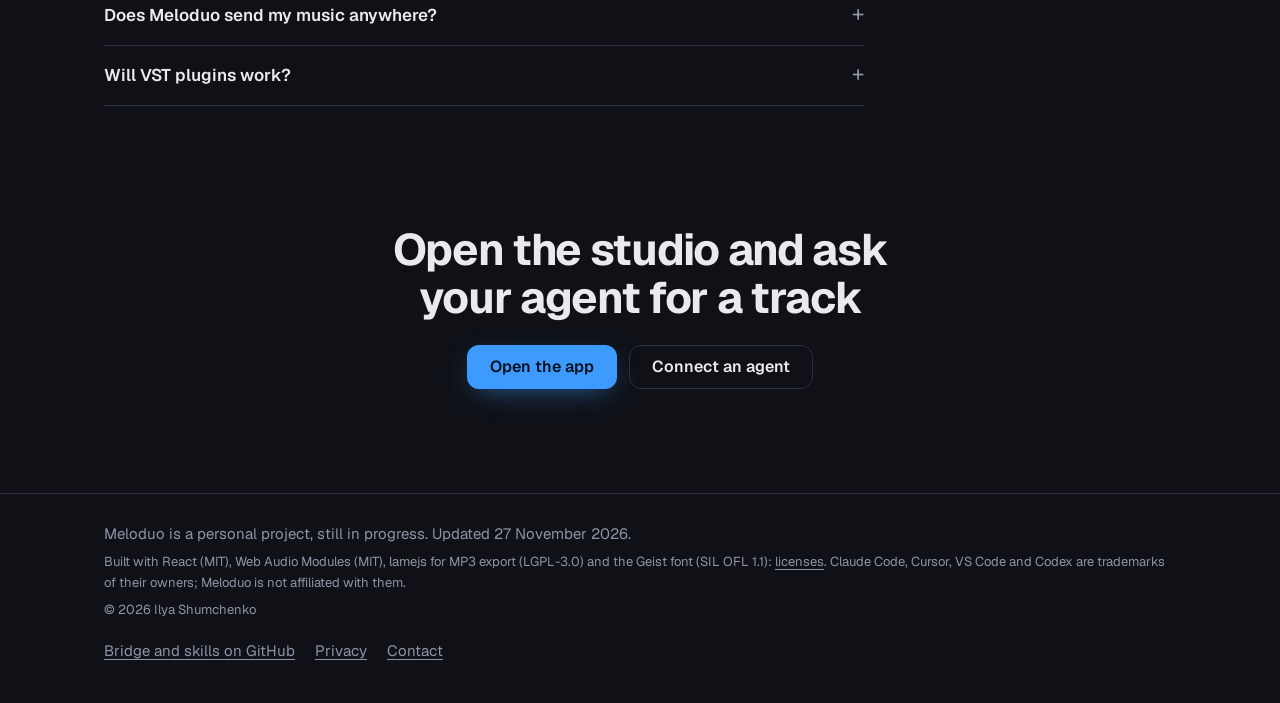
==== commit 02318487: "Deploy 3713776" ====
--- a/index.html
+++ b/index.html
@@ -46,8 +46,9 @@
 nav.links { display: flex; align-items: center; gap: 24px; font-size: 15px; }
 nav.links a { color: var(--dim); text-decoration: none; }
 nav.links a:hover { color: var(--text); }
-nav.links a.pill { color: var(--text); border: 1px solid var(--line); padding: 7px 14px; border-radius: 99px; }
-nav.links a.pill:hover { border-color: var(--you); }
+nav.links .pill { color: var(--text); border: 1px solid var(--line); padding: 7px 14px; border-radius: 99px; }
+nav.links .pill:hover { border-color: var(--you); }
+nav.links button.pill { background: transparent; font: inherit; cursor: pointer; }
 
 /* The flag of the logo: the agent finishes your note. Plays once on load. */
 .flag { transform-origin: 52px 36px; animation: flag 0.9s cubic-bezier(.3,1.4,.5,1) 0.5s both; }
@@ -348,6 +349,7 @@
   .privacy { grid-template-columns: 1fr; }
   .compare { font-size: 13px; } .compare th, .compare td { padding: 10px 8px; }
 }
+@media (max-width: 359px) { .compare tbody th { width: 136px; } .compare .us { width: 120px; } .compare th, .compare td { padding-inline: 6px; } }
 /* Five stages of one track */
 .roll-hint { display: flex; justify-content: space-between; gap: 16px; }
 .roll-hint .keys { flex-shrink: 0; }
@@ -485,6 +487,17 @@
   .fb-head { --x0: 18px; }
   section { padding-top: 80px; }
 }
+/* Touch-first devices cannot run the app: they get "send the link" instead of "open". */
+button.share, .touch-note, .touch-only { display: none; }
+.share-msg { position: fixed; z-index: 20; left: 50%; bottom: 16px; transform: translateX(-50%); width: max-content; max-width: calc(100% - 32px); margin: 0; overflow-wrap: anywhere; font-size: 15px; }
+.share-url { user-select: all; }
+.share-msg:not(:empty) { padding: 10px 16px; background: var(--panel-2); border: 1px solid var(--you); border-radius: 10px; }
+@media (hover: none) and (pointer: coarse) {
+  .open-app { display: none; }
+  .touch-only { display: inline; }
+  button.share { display: inline-flex; }
+  .touch-note { display: block; margin: 16px 0 0; font-size: 14px; color: var(--dim); }
+}
 @media (prefers-reduced-motion: reduce) {
   html { scroll-behavior: auto; }
   *, *::before, *::after { animation: none !important; transition: none !important; }
@@ -505,7 +518,8 @@
       <a class="hide-sm" href="#privacy">Privacy</a>
       <a class="hide-sm" href="#roadmap">Roadmap</a>
       <a class="hide-sm" href="#talk">Feedback</a>
-      <a class="pill" href="app/">Open the app</a>
+      <a class="pill open-app" href="app/">Open the app</a>
+      <button class="pill share" type="button">Send link</button>
     </nav>
   </div>
 </header>
@@ -515,10 +529,12 @@
     <h1>A free browser studio your AI agent edits live.</h1>
     <p class="lede">Meloduo is a free music studio in your browser: no account, no DAW to buy. Connect the AI agent you already use: it writes notes, shapes sounds and mixes in the project open in your tab. You see every edit and the reason for it. One click undoes its whole turn.</p>
     <div class="actions">
-      <a class="btn primary" href="app/">Open the app</a>
+      <a class="btn primary open-app" href="app/">Open the app</a>
+      <button class="btn primary share" type="button">Send the link to your computer</button>
       <a class="btn quiet" href="#setup">Connect an agent</a>
       <span class="note-free">Free. No account.</span>
     </div>
+    <p class="touch-note">Meloduo works on a computer, in Chrome or Edge. Phones and tablets are not supported yet.</p>
 
     <figure class="roll studio" id="roll" aria-label="One track, five stages of the agent's work. Press Play to hear it.">
       <div class="stages">
@@ -606,15 +622,15 @@
     <h2>A generator gives you a file. Meloduo gives you a project.</h2>
     <p class="prose dim">Song generators are fast, but the result is hard to change: to fix the bass you often regenerate the song. A DAW gives you full control, and weeks of learning before the first track. AI features inside big DAWs help with parts. Meloduo lets the agent you already use work on the whole project, next to you.</p>
     <div class="compare-scroll"><table class="compare">
-      <thead><tr><th scope="col"></th><th scope="col">A song generator</th><th scope="col">A DAW on your own</th><th scope="col">AI features in a DAW</th><th scope="col" class="us">Meloduo</th></tr></thead>
+      <thead><tr><th scope="col"></th><th scope="col" class="us">Meloduo</th><th scope="col">A song generator</th><th scope="col">A DAW on your own</th><th scope="col">AI features in a DAW</th></tr></thead>
       <tbody>
-        <tr><th scope="row">A first draft in minutes</th><td class="yes">Yes</td><td>No</td><td>For parts</td><td class="us yes">Yes</td></tr>
-        <tr><th scope="row">Notes, sounds and mix you can edit</th><td>Stems at best</td><td class="yes">Yes</td><td class="yes">Yes</td><td class="us yes">Yes</td></tr>
-        <tr><th scope="row">Every change explained</th><td>No</td><td>—</td><td>Sometimes</td><td class="us yes">Yes</td></tr>
-        <tr><th scope="row">Undo what you don't like</th><td>Regenerate</td><td class="yes">Yes</td><td class="yes">Yes</td><td class="us yes">One turn at a time</td></tr>
-        <tr><th scope="row">Works with the AI you already use</th><td>No</td><td>—</td><td>Built-in only</td><td class="us yes">Any MCP client</td></tr>
-        <tr><th scope="row">Pro instruments and third-party plugins</th><td>—</td><td class="yes">Yes</td><td class="yes">Yes</td><td class="us">Built-in and web plugins; VST later</td></tr>
-        <tr><th scope="row">You stay in control</th><td>Partly</td><td class="yes">Yes</td><td class="yes">Yes</td><td class="us yes">Yes</td></tr>
+        <tr><th scope="row">A first draft in minutes</th><td class="us yes">Yes</td><td class="yes">Yes</td><td>No</td><td>For parts</td></tr>
+        <tr><th scope="row">Notes, sounds and mix you can edit</th><td class="us yes">Yes</td><td>Stems at best</td><td class="yes">Yes</td><td class="yes">Yes</td></tr>
+        <tr><th scope="row">Every change explained</th><td class="us yes">Yes</td><td>No</td><td>—</td><td>Sometimes</td></tr>
+        <tr><th scope="row">Undo what you don't like</th><td class="us yes">One turn at a time</td><td>Regenerate</td><td class="yes">Yes</td><td class="yes">Yes</td></tr>
+        <tr><th scope="row">Works with the AI you already use</th><td class="us yes">Any MCP client</td><td>No</td><td>—</td><td>Built-in only</td></tr>
+        <tr><th scope="row">Pro instruments and third-party plugins</th><td class="us">Built-in and web plugins; VST later</td><td>—</td><td class="yes">Yes</td><td class="yes">Yes</td></tr>
+        <tr><th scope="row">You stay in control</th><td class="us yes">Yes</td><td>Partly</td><td class="yes">Yes</td><td class="yes">Yes</td></tr>
       </tbody>
     </table></div>
   </section>
@@ -695,14 +711,14 @@
       <div><h3>What the agent cannot do through Meloduo</h3><ul><li>Open other projects in your library or import files</li><li>Add web plugins: it only turns the knobs of the ones you added</li><li>Make a change you cannot undo while the tab is open</li></ul></div>
     </div>
     <p class="dim prose" style="margin-top:20px">GitHub hosts this site and, like any web host, sees your IP address. The site and the app load Google Tag Manager to count visits, with cookies turned off. A web plugin you add yourself loads its code from the site you got it from.</p>
-    <p class="dim prose">The feedback form sends the topic, your message, this page's address, your email if you give one, and for a bug your browser and system unless you untick the box. Web3Forms relays it to our mailbox and, like any web service, sees your IP address. We keep it there to reply and plan, and delete it when you ask.</p>
+    <p class="dim prose">The feedback form sends the topic, your message, this page's address, your email if you give one, and for a bug your browser and system unless you untick the box. Web3Forms relays it to my mailbox and, like any web service, sees your IP address. I use your message to reply and to plan, and your email only to reply. I delete both when you ask.</p>
   </section>
 
   <section class="wrap" id="setup">
     <div class="setup">
       <div>
         <h2>Connect your agent</h2>
-        <p class="dim">Want to try the studio first? <a href="app/">Open the app</a>: it works without an agent.</p>
+        <p class="dim open-app">Want to try the studio first? <a href="app/">Open the app</a>: it works without an agent.</p>
         <p class="dim">For the agent you need Node.js 20 or newer and any MCP client. The bridge runs on your computer and talks only to the Meloduo tab. <a href="#privacy">What leaves your computer</a>.</p>
       </div>
       <ol class="how">
@@ -731,7 +747,7 @@
           <div class="code" data-client="other" hidden><div class="code-bar"><span>Any client: a stdio server</span><button class="copy" type="button">Copy</button></div><pre><code>{ "command": "npx", "args": ["-y", "@meloduo/mcp"] }</code></pre></div>
         </li>
         <li><h3>Add the skills</h3><p class="dim">Four skills and more than 100 short producer guides: a track from an idea to a master in ten stages, sound design by trying variants, mixing and mastering. Copy the four <code>skills</code> folders into your client's skills folder; the skills load the guides through the bridge (<code>get_guide</code>), so no other files are needed. A client without skills can read <code>SKILL.md</code> as instructions.</p><p><a class="btn quiet small" data-link="skills" href="#">Get the skills on GitHub</a></p></li>
-        <li><h3>Open the app and ask</h3><p class="dim"><a href="app/">Open Meloduo</a>, click once so the browser allows sound, and allow access to local devices if the browser asks. Then ask your agent for a track.</p></li>
+        <li><h3>Open the app and ask</h3><p class="dim"><a class="open-app" href="app/">Open Meloduo</a><span class="touch-only">Open Meloduo on your computer</span>, click once so the browser allows sound, and allow access to local devices if the browser asks. Then ask your agent for a track.</p></li>
       </ol>
     </div>
   </section>
@@ -748,9 +764,9 @@
 
   <section class="wrap" id="roadmap">
     <h2>Where it is going</h2>
-    <p class="prose dim">First an easy start and a smarter agent. Then a full studio. Right after it, several people can work in one project live: make music with friends or teach a class. Cloud and built-in models come after that. The studio stays free and runs in your browser. Your feedback decides the order.</p>
+    <p class="prose dim">First an easy start and a smarter agent. Then a full studio. Right after it, several people can work in one project live: make music with friends or teach a class. Cloud sync and built-in models come after that. The studio runs in your browser. Your feedback decides the order.</p>
     <ol class="arr">
-      <li class="here" style="--c: var(--green)"><p class="when">Now</p><span class="ph" aria-hidden="true"></span><h3 class="clip">Public preview</h3><ul>
+      <li class="here" style="--c: var(--green)"><p class="when">Now</p><span class="ph" aria-hidden="true"></span><h3 class="clip">Working today</h3><ul>
         <li>The studio above, free</li>
         <li>Your own agent through the bridge, with producer skills</li>
         <li>Export to WAV, MP3, stems and MIDI</li>
@@ -776,10 +792,10 @@
         <li>Everyone brings an agent and undoes their own edits</li>
         <li>Chat with the agent in the tab: paste your own API key, no terminal</li>
       </ul></li>
-      <li style="--c: var(--teal)"><p class="when">Later</p><h3 class="clip">Meloduo Cloud and more</h3><ul>
+      <li style="--c: var(--teal)"><p class="when">Later</p><h3 class="clip">Cloud sync and more</h3><ul>
         <li>A history of agent turns: listen to two versions, restore any turn</li>
         <li>Your projects on every device, share by link</li>
-        <li>Built-in models on credits: no key, no setup</li>
+        <li>Built-in models: no key, no setup</li>
         <li>Classes for schools: the agent tutors, the teacher reviews</li>
         <li>Sample and loop library, acoustic instruments</li>
         <li>VST plugins through a desktop app</li>
@@ -791,8 +807,8 @@
   <section class="wrap" id="talk">
     <div class="talk">
       <div>
-        <h2>Tell us what to build</h2>
-        <p class="dim">This is a preview built in the open. We read every message, and they change the order of the roadmap.</p>
+        <h2>Tell me what to build</h2>
+        <p class="dim">Meloduo is my personal project. I read every message, and they change the order of the roadmap.</p>
         <p class="dim">No account needed. Leave your email if you want a reply.</p>
         <p class="dim small">Have two minutes? <a data-link="survey" href="#">Take the survey</a>.</p>
         <p class="dim small">Want news about new instruments and releases? <a data-link="updates" href="#">Get updates</a>.</p>
@@ -819,7 +835,7 @@
             <button class="fb-send" type="submit"><svg viewBox="0 0 12 12" fill="currentColor" aria-hidden="true"><path d="M2 1.2v9.6L10.5 6z"/></svg>Send</button>
             <div class="fb-fine">
               <label id="fb-ua-row"><input type="checkbox" id="fb-ua" checked>Add my browser and system</label>
-              <span>We use your email only to reply.</span>
+              <span>I use your email only to reply.</span>
             </div>
           </div>
           <input type="checkbox" name="botcheck" style="display:none" tabindex="-1" autocomplete="off">
@@ -845,20 +861,20 @@
   <section class="wrap" id="limits">
     <h2>Know before you start</h2>
     <ul class="limits">
-      <li><b>Public preview.</b> Expect rough edges, and tell us what breaks.</li>
-      <li><b>Desktop Chrome or Edge.</b> Other browsers and phones are not tested yet.</li>
+      <li><b>A personal project.</b> Still in progress: expect rough edges, and tell me what breaks.</li>
+      <li><b>Desktop Chrome or Edge.</b> Other browsers are not tested yet. Phones and tablets are not supported yet.</li>
       <li><b>Your projects live in this browser.</b> Clearing site data deletes them. Save a project file as a backup.</li>
       <li><b>No built-in chat.</b> Bring your own agent and its subscription.</li>
       <li><b>No accounts, no cookies.</b> Meloduo has no server. Google Tag Manager counts visits to the site and the app, with cookies turned off. Your projects leave your browser only through the bridge you run, and feedback only when you send it.</li>
       <li><b>No VST plugins yet.</b> Browsers cannot run them. Web plugins in the WAM 2.0 format work.</li>
     </ul>
     <div style="margin-top:44px">
-      <details><summary>Is it free?</summary><p>Yes, and the studio stays free. You pay only for your own AI agent, if it is a paid one. Paid plans are planned for things that need a server: cloud sync and built-in models.</p></details>
+      <details><summary>Is it free?</summary><p>Yes. You pay only for your own AI agent, if it is a paid one.</p></details>
       <details><summary>Does the agent make the whole song for me?</summary><p>It can take a track from an idea to a master, but it works step by step in your project. You can stop it, edit its work, or undo its latest turn.</p></details>
-      <details><summary>Which agents work?</summary><p>Any client that speaks MCP. We test with Claude Code and Cline. The skills are plain SKILL.md folders, so other clients that read skills can use them too.</p></details>
+      <details><summary>Which agents work?</summary><p>Any client that speaks MCP. I test with Claude Code and Cline. The skills are plain SKILL.md folders, so other clients that read skills can use them too.</p></details>
       <details><summary>How is this different from MCP bridges for desktop DAWs?</summary><p>There is no DAW to buy or install: the studio runs in your browser. The agent edits the project open in your tab, so you see each change as it lands, with its reason, and one click undoes its whole turn. It cannot hear, so it renders the track and reads loudness, peaks and the spectrum before it decides.</p></details>
       <details><summary>Where are my projects?</summary><p>In your browser's storage on this computer. There is no cloud copy, so save project files for anything you care about.</p></details>
-      <details><summary>Which browsers work?</summary><p>Desktop Chrome and Edge are tested. Firefox and Safari may work but are not tested yet. Phones are not supported.</p></details>
+      <details><summary>Which browsers work?</summary><p>Desktop Chrome and Edge are tested. Firefox and Safari may work but are not tested yet. Phones and tablets are not supported yet.</p></details>
       <details><summary>Does Meloduo send my music anywhere?</summary><p>No. Meloduo has no server. Only your own agent sees the project state and render numbers, and sends them to the AI provider you chose. Audio never leaves your computer.</p></details>
       <details><summary>Will VST plugins work?</summary><p>Not in the browser. VST support is planned through a desktop app. Until then, web plugins in the WAM 2.0 format load in the mixer.</p></details>
     </div>
@@ -867,22 +883,26 @@
   <section class="wrap closing">
     <h2>Open the studio and ask your agent for a track</h2>
     <div class="actions">
-      <a class="btn primary" href="app/">Open the app</a>
+      <a class="btn primary open-app" href="app/">Open the app</a>
+      <button class="btn primary share" type="button">Send the link to your computer</button>
       <a class="btn quiet" href="#setup">Connect an agent</a>
     </div>
+    <p class="touch-note">Meloduo works on a computer, in Chrome or Edge. Phones and tablets are not supported yet.</p>
   </section>
 </main>
 
 <footer>
   <div class="wrap">
     <div>
-      <p>Meloduo, public preview. Updated 26 November 2026.</p>
+      <p>Meloduo is a personal project, still in progress. Updated 27 November 2026.</p>
       <p class="credits">Built with React (MIT), Web Audio Modules (MIT), lamejs for MP3 export (LGPL-3.0) and the Geist font (SIL OFL 1.1): <a href="licenses.txt">licenses</a>. Claude Code, Cursor, VS Code and Codex are trademarks of their owners; Meloduo is not affiliated with them.</p>
       <p class="credits">© 2026 Ilya Shumchenko</p>
     </div>
     <div class="foot-links"><a href="https://github.com/meloduo/meloduo-agent">Bridge and skills on GitHub</a><a href="privacy.html">Privacy</a><a data-link="contact" href="#">Contact</a></div>
   </div>
 </footer>
+
+<p class="share-msg" id="share-msg" role="status"></p>
 
 <script>
 // Fill in before publishing; an empty link hides its line.
@@ -970,7 +990,7 @@
       const res = await fetch('https://api.web3forms.com/submit', { method: 'POST', body: data, headers: { Accept: 'application/json' } });
       const json = await res.json().catch(() => ({}));
       ok = res.ok && json.success === true;
-      note = ok ? (email.value ? `We will reply to ${email.value.trim()}.` : 'You left no email, so we cannot reply, but we will read it.')
+      note = ok ? (email.value ? `I will reply to ${email.value.trim()}.` : 'You left no email, so I cannot reply, but I will read it.')
         : res.status === 429 ? 'Too many messages at once. Try again in a minute, or email it.'
         : 'The form service did not accept it. Your text is kept: try again, or email it.';
     } catch { note = 'No connection to the form service. Your text is kept: try again, or email it.'; }
@@ -985,6 +1005,7 @@
   addEventListener('scroll', () => top.classList.toggle('scrolled', scrollY > 8), { passive: true });
 
   const still = matchMedia('(prefers-reduced-motion: reduce)').matches;
+  const touch = matchMedia('(hover: none) and (pointer: coarse)'); // same query as in the CSS
   const ns = 'http://www.w3.org/2000/svg';
   const el = (tag, attrs) => { const e = document.createElementNS(ns, tag); for (const k in attrs) e.setAttribute(k, attrs[k]); return e; };
 
@@ -1504,7 +1525,7 @@
     const ready = sc.state === 'done' || sc.state === 'undone';
     undo.disabled = !ready; undo.textContent = sc.state === 'undone' ? 'Redo turn' : 'Undo turn';
     const i = STAGES.indexOf(current);
-    next.disabled = !ready; next.textContent = i < 4 ? `Next step: ${tabs[i + 1].textContent.slice(1)}` : 'Open the app';
+    next.disabled = !ready; next.textContent = i < 4 ? `Next step: ${tabs[i + 1].textContent.slice(1)}` : touch.matches ? 'Send link' : 'Open the app';
     state.textContent = { idle: '', working: 'working', done: 'done', undone: 'undone' }[sc.state];
     tabs.forEach((t) => { const s = scenes[t.dataset.scene].state; t.classList.toggle('done', s === 'done'); t.classList.toggle('busy', s === 'working'); });
   };
@@ -1531,7 +1552,8 @@
     renderFeed(); runTurn(id);
   };
   tabs.forEach((t) => t.addEventListener('click', () => show(t.dataset.scene)));
-  next.addEventListener('click', () => { const i = STAGES.indexOf(current); if (i < 4) show(STAGES[i + 1]); else location.href = 'app/'; });
+  next.addEventListener('click', () => { const i = STAGES.indexOf(current); if (i < 4) show(STAGES[i + 1]); else if (touch.matches) shareLink(); else location.href = 'app/'; });
+  touch.addEventListener('change', () => renderFeed());
   undo.addEventListener('click', () => {
     const sc = scenes[current];
     if (sc.state === 'done') { [...sc.items].reverse().forEach((it) => it.off()); sc.state = 'undone'; }
@@ -1555,6 +1577,8 @@
 
   // One drawing loop for the visible stage.
   const buf = new Float32Array(512);
+  let eqDrawn, peaksFalling; // idle: the EQ redraws on change, the meters run until their peaks reach 0
+  eqCanvas.addEventListener('contextrestored', () => (eqDrawn = undefined));
   const frame = () => {
     if (playing) {
       const k = (ctx.currentTime - t0) / SD, songPos = k % songLen(), p = songPos % STEPS, s = Math.floor(p);
@@ -1566,13 +1590,18 @@
       pos.textContent = `${Math.floor(songPos / 16) + 1}:${Math.floor((songPos % 16) / 4) + 1}`;
     }
     if (current === 'mix') {
-      drawEq();
-      for (const id in strips) {
-        let v = 0;
-        if (playing && rig.an[id]) { const a = rig.an[id], b = buf.subarray(0, Math.min(512, a.fftSize)); a.getFloatTimeDomainData(b); let sq = 0; for (const x of b) sq += x * x; v = Math.sqrt(sq / b.length); }
-        const h = Math.max(0, Math.min(100, ((20 * Math.log10(v + 1e-6) + 48) / 48) * 100)), st = strips[id];
-        st.peak = Math.max(h, (st.peak || 0) - 0.6);
-        st.querySelector('.vu i').style.height = `${h}%`; st.querySelector('.vu b').style.bottom = `${st.peak}%`; st.querySelector('.vu b').style.opacity = st.peak > 1 ? 1 : 0;
+      const eqKey = playing ? '' : `${S.hp} ${S.dip}`;
+      if (playing || eqKey !== eqDrawn) { drawEq(); eqDrawn = eqKey; }
+      if (playing || peaksFalling) {
+        peaksFalling = false;
+        for (const id in strips) {
+          let v = 0;
+          if (playing && rig.an[id]) { const a = rig.an[id], b = buf.subarray(0, Math.min(512, a.fftSize)); a.getFloatTimeDomainData(b); let sq = 0; for (const x of b) sq += x * x; v = Math.sqrt(sq / b.length); }
+          const h = Math.max(0, Math.min(100, ((20 * Math.log10(v + 1e-6) + 48) / 48) * 100)), st = strips[id];
+          st.peak = Math.max(h, (st.peak || 0) - 0.6);
+          peaksFalling ||= st.peak > 0;
+          st.querySelector('.vu i').style.height = `${h}%`; st.querySelector('.vu b').style.bottom = `${st.peak}%`; st.querySelector('.vu b').style.opacity = st.peak > 1 ? 1 : 0;
+        }
       }
     }
     requestAnimationFrame(frame);
@@ -1603,6 +1632,21 @@
       setTimeout(() => (b.textContent = 'Copy'), 1600);
     });
   });
+  // Share buttons: system share sheet, else clipboard, else the address as text.
+  const shareMsg = document.getElementById('share-msg');
+  let shareTimer;
+  const say = (...parts) => { clearTimeout(shareTimer); shareMsg.replaceChildren(...parts); };
+  const shareLink = async () => {
+    const url = new URL('./', location.href).href;
+    say();
+    if (navigator.share) try { return await navigator.share({ title: 'Meloduo', text: 'Open this on your computer', url }); } catch (e) { if (e.name === 'AbortError') return; }
+    try { await navigator.clipboard.writeText(url); say('Link copied'); shareTimer = setTimeout(say, 2000); }
+    catch { const link = document.createElement('span'); link.className = 'share-url'; link.textContent = url; say('Copy this link: ', link); }
+  };
+  document.querySelectorAll('button.share').forEach((b) => b.addEventListener('click', shareLink));
+  addEventListener('pointerdown', (e) => { if (!shareMsg.contains(e.target)) say(); });
+  addEventListener('keydown', (e) => { if (e.key === 'Escape') say(); });
+
   const clientTabs = [...document.querySelectorAll('.clients button')];
   clientTabs.forEach((tab) => tab.addEventListener('click', () => {
     clientTabs.forEach((x) => x.setAttribute('aria-selected', String(x === tab)));
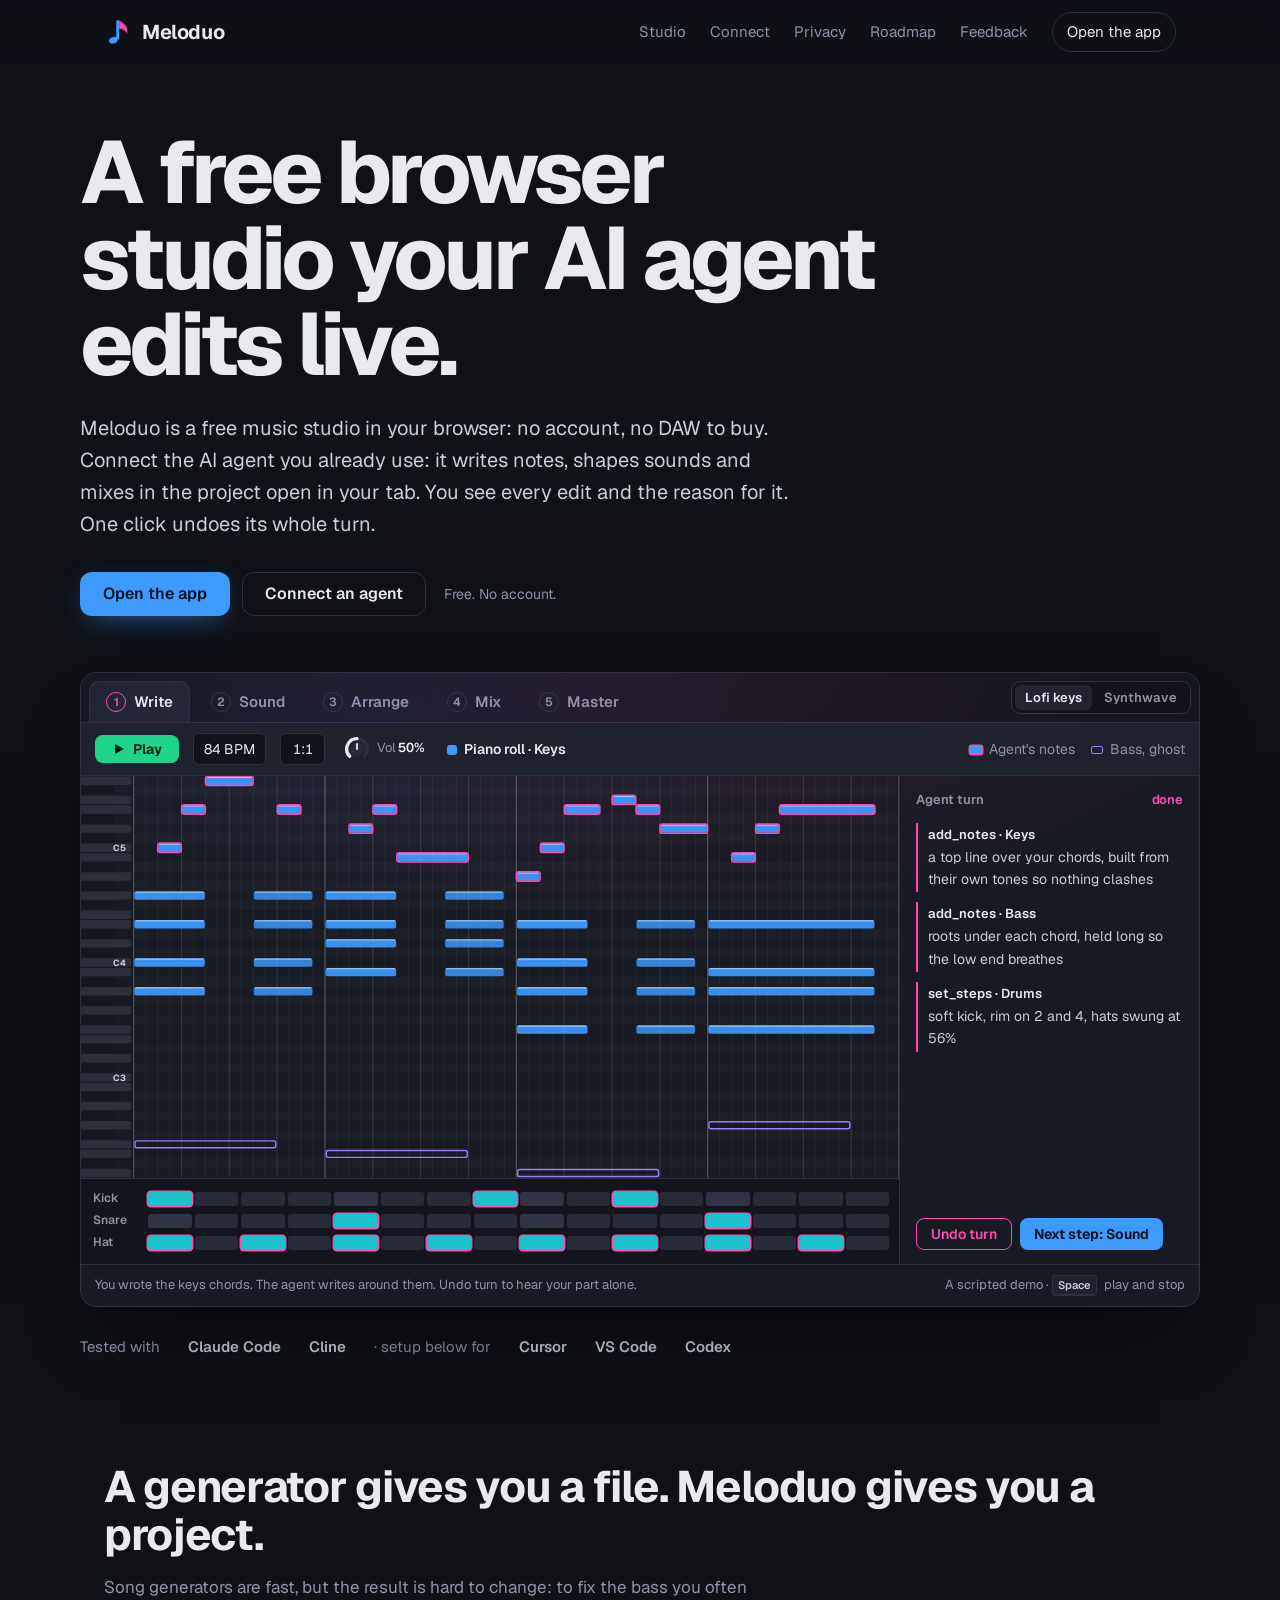
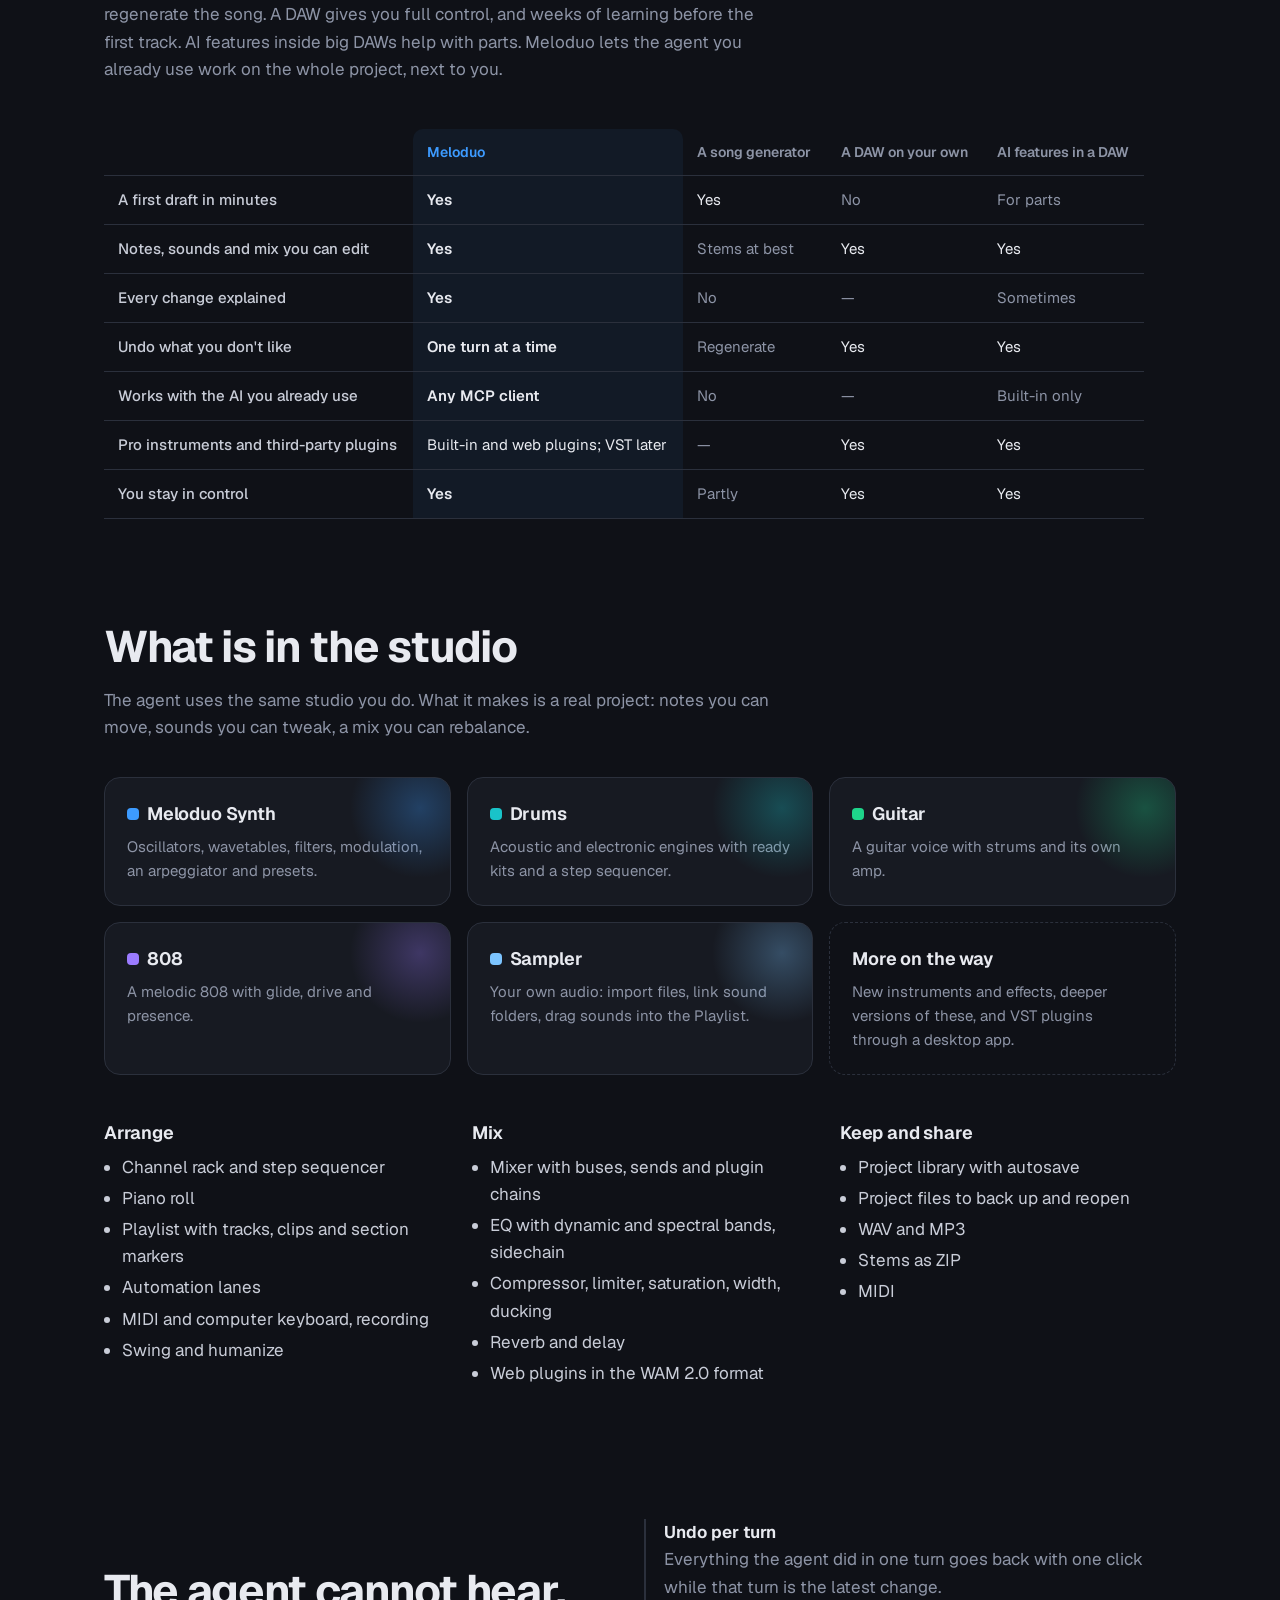
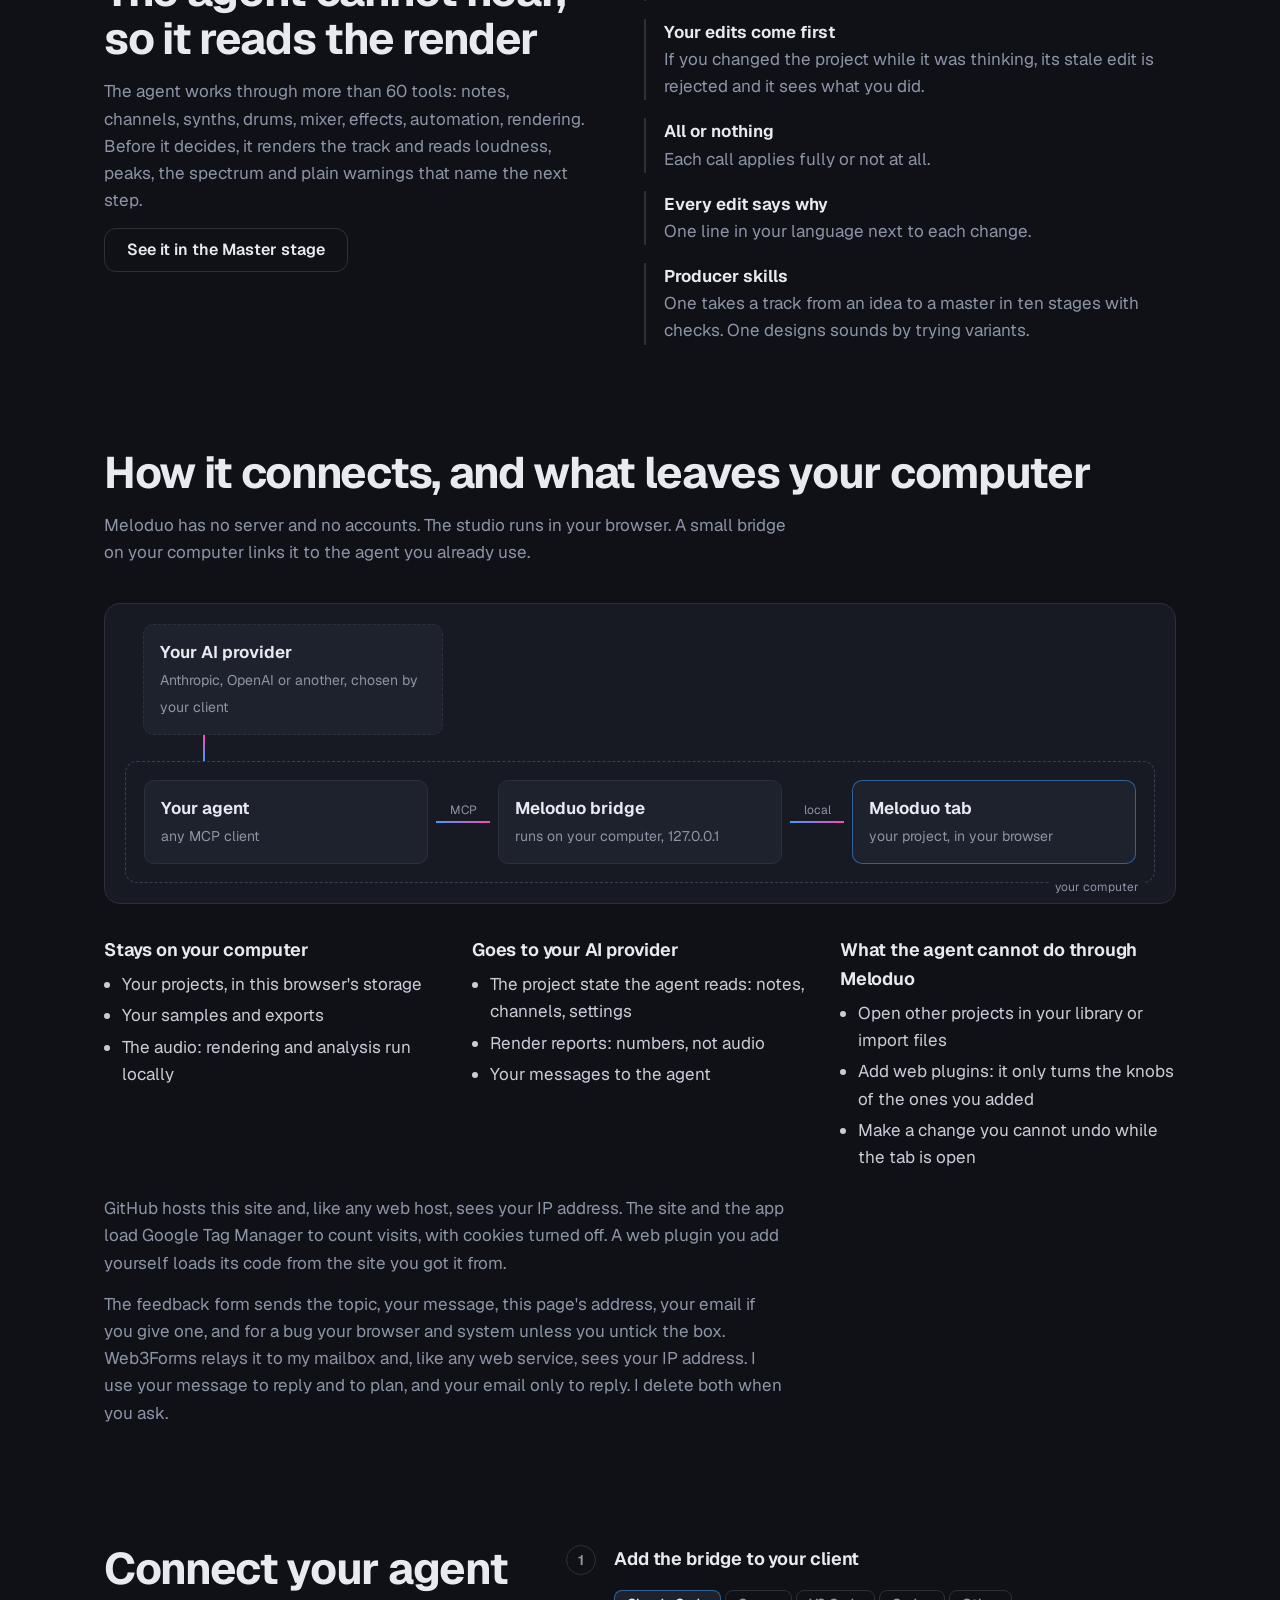
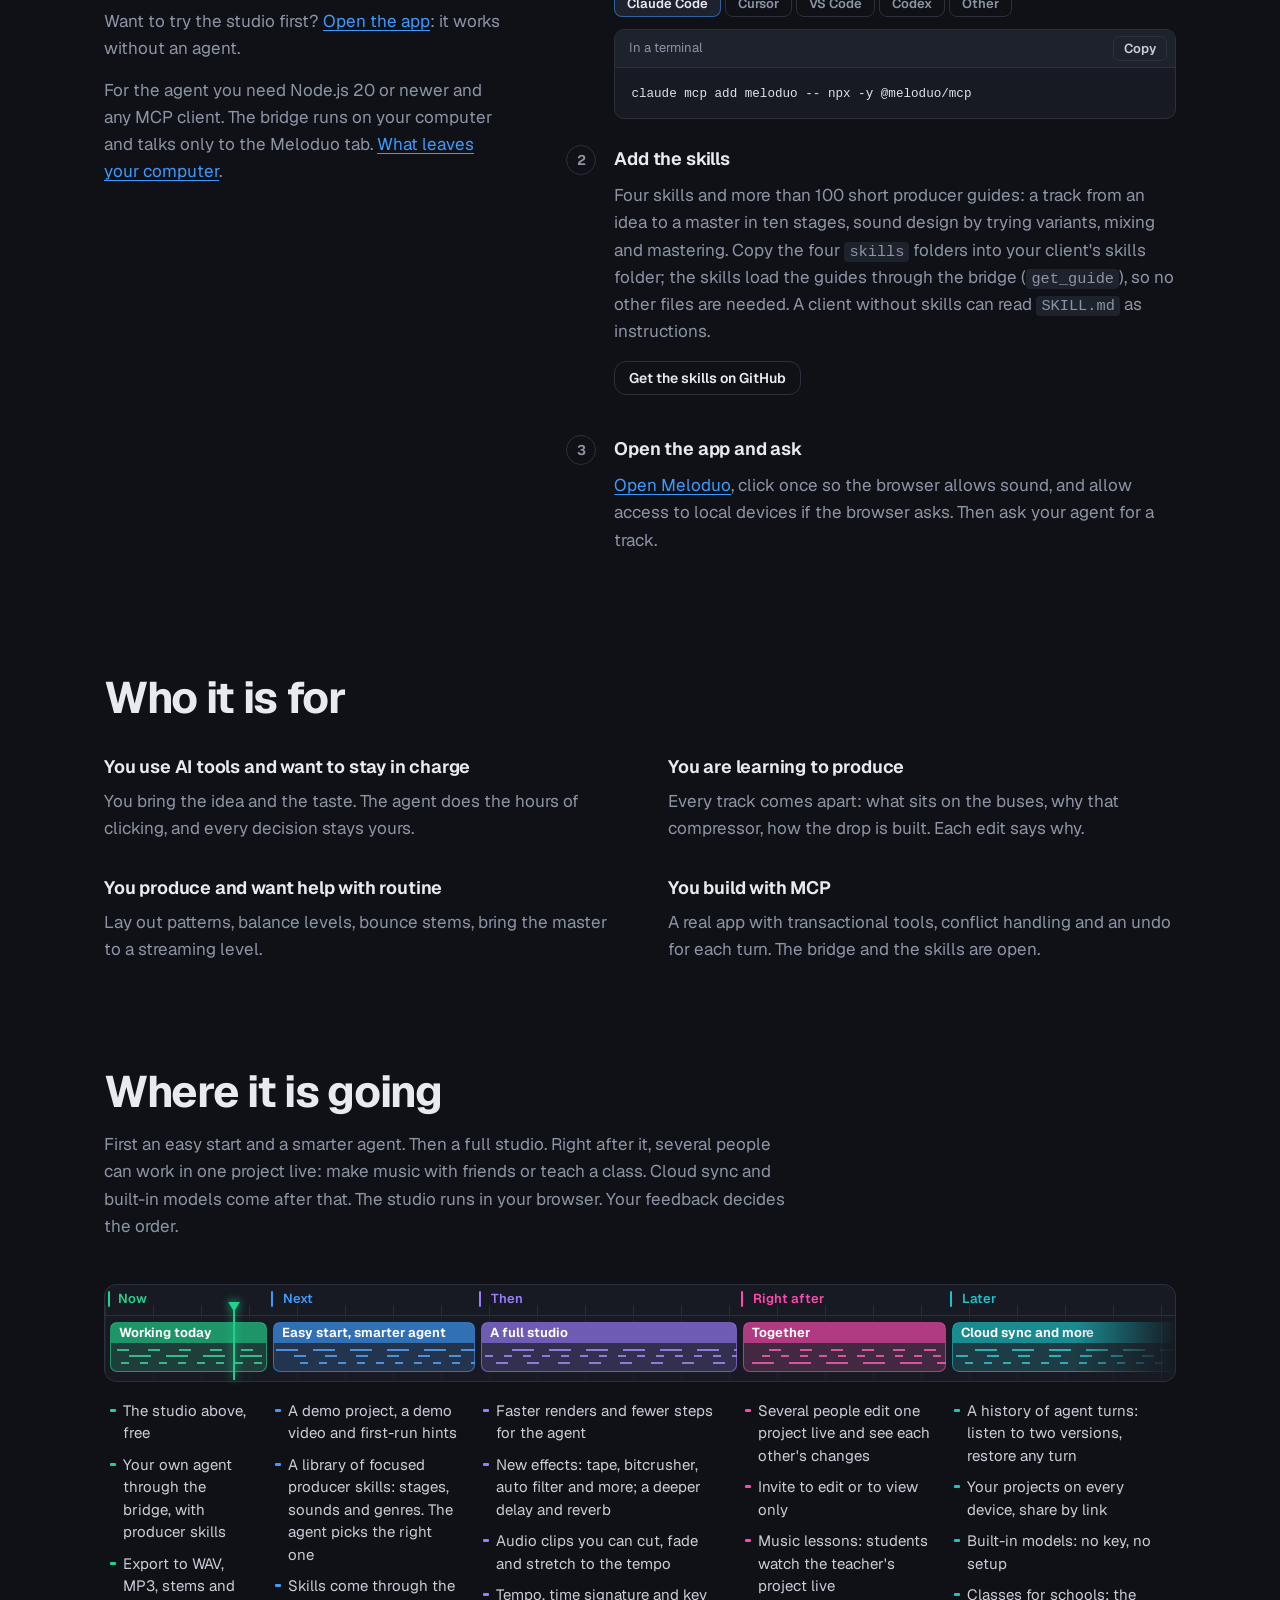
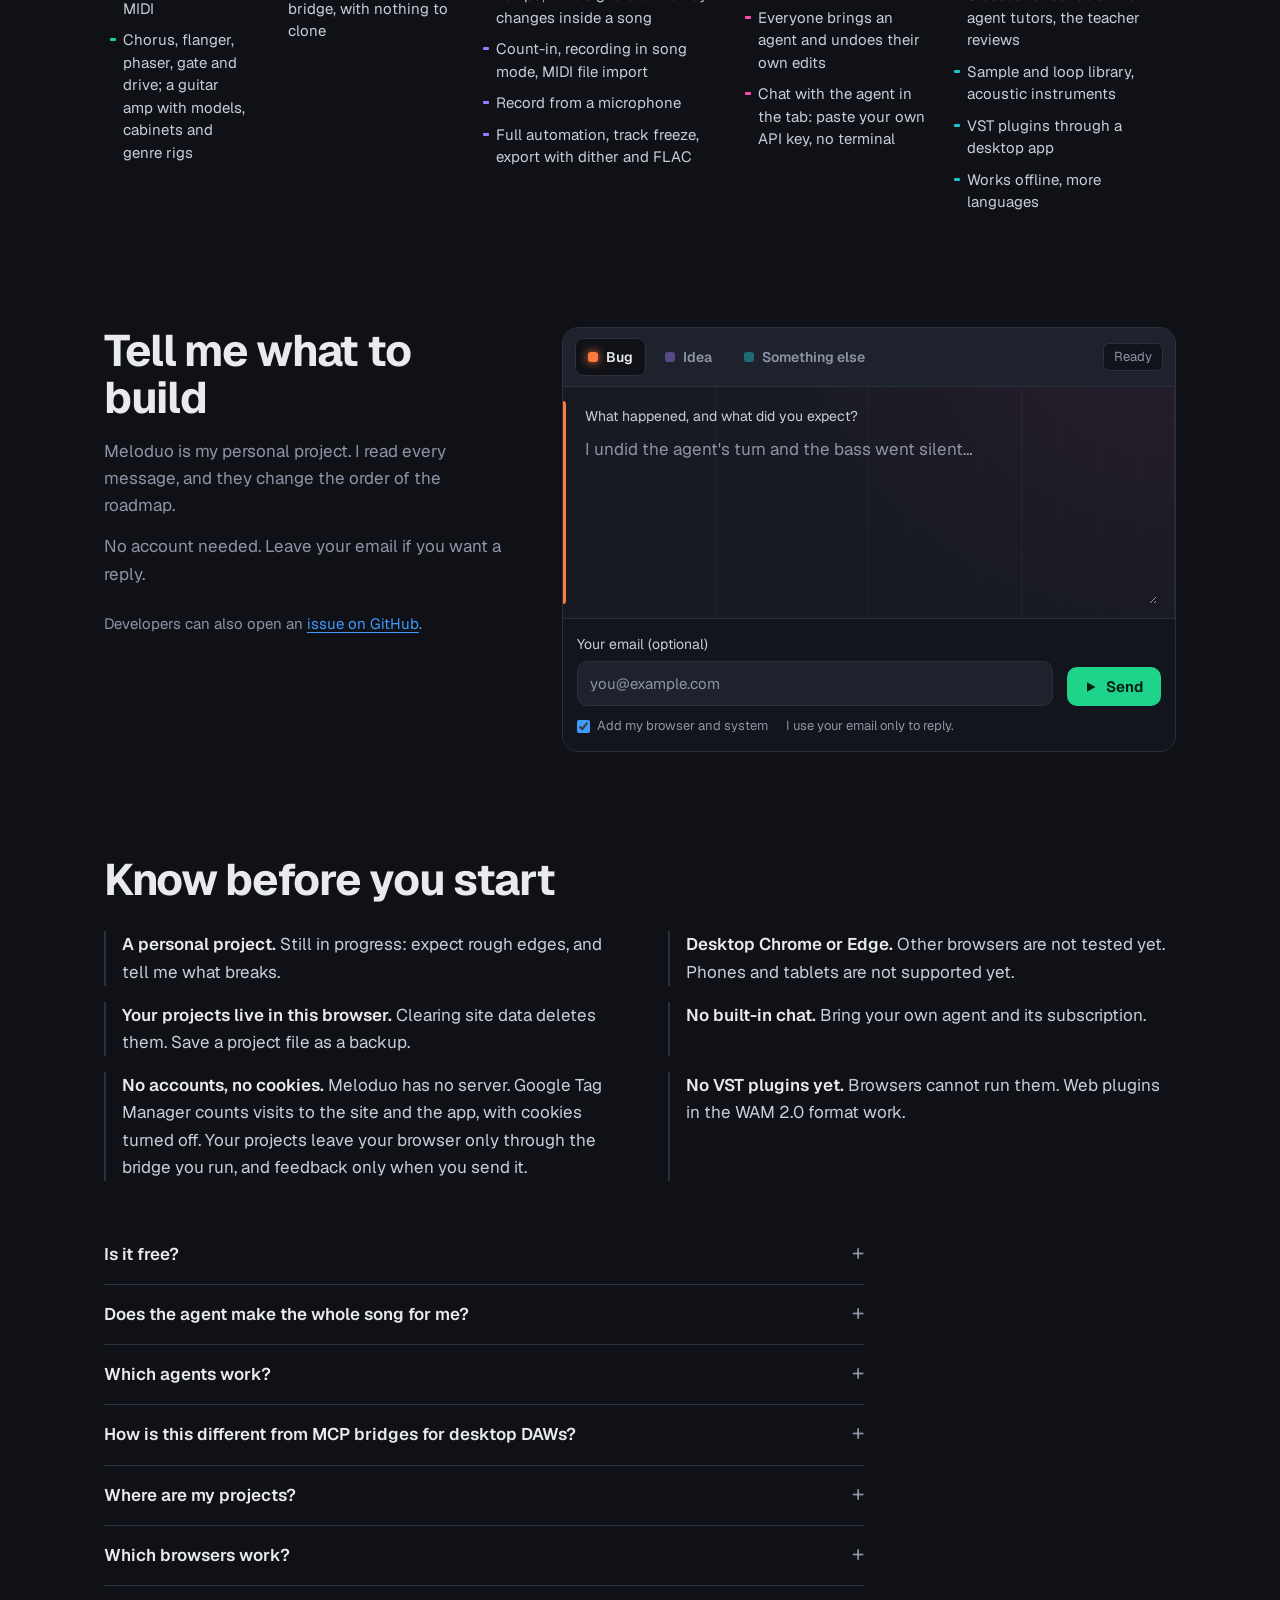
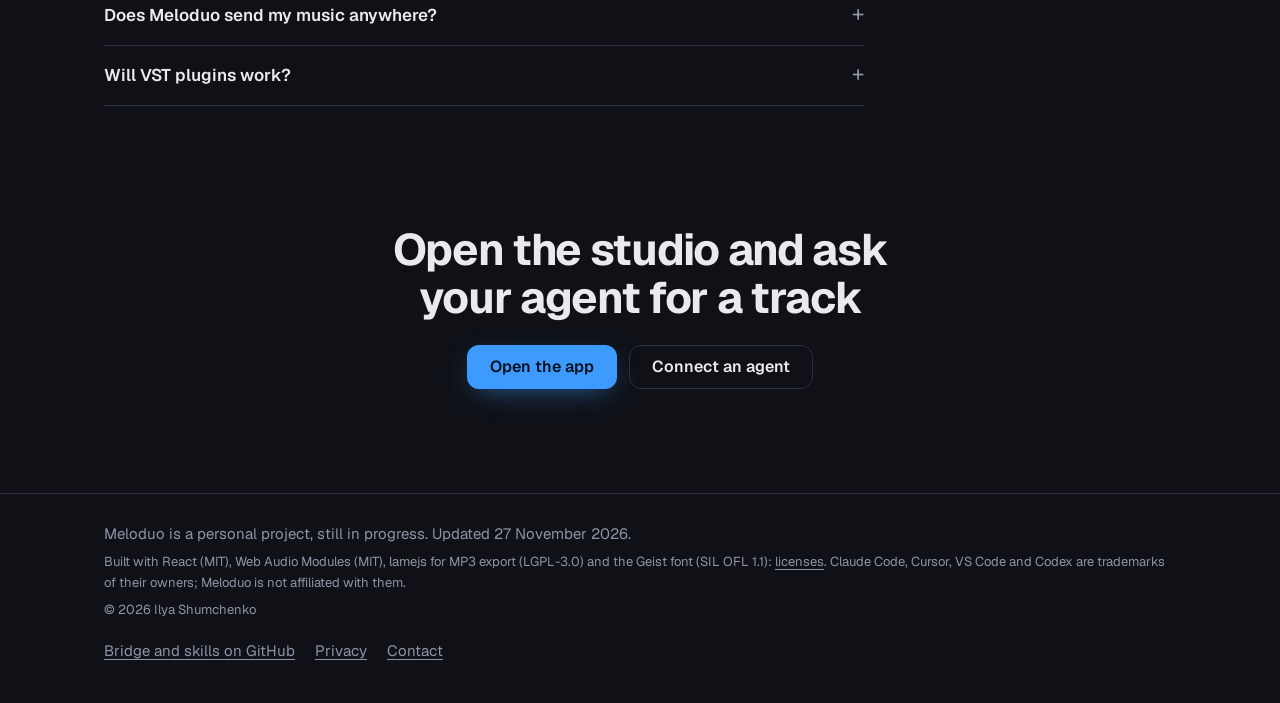
==== commit 979cfd9b: "Deploy 6f0e86d" ====
--- a/index.html
+++ b/index.html
@@ -770,6 +770,7 @@
         <li>The studio above, free</li>
         <li>Your own agent through the bridge, with producer skills</li>
         <li>Export to WAV, MP3, stems and MIDI</li>
+        <li>Chorus, flanger, phaser, gate and drive; a guitar amp with models, cabinets and genre rigs</li>
       </ul></li>
       <li style="--c: var(--you)"><p class="when">Next</p><h3 class="clip">Easy start, smarter agent</h3><ul>
         <li>A demo project, a demo video and first-run hints</li>
@@ -778,7 +779,7 @@
       </ul></li>
       <li style="--c: var(--violet)"><p class="when">Then</p><h3 class="clip">A full studio</h3><ul>
         <li>Faster renders and fewer steps for the agent</li>
-        <li>New effects: chorus, phaser, gate, tape and more; a deeper delay and reverb</li>
+        <li>New effects: tape, bitcrusher, auto filter and more; a deeper delay and reverb</li>
         <li>Audio clips you can cut, fade and stretch to the tempo</li>
         <li>Tempo, time signature and key changes inside a song</li>
         <li>Count-in, recording in song mode, MIDI file import</li>
